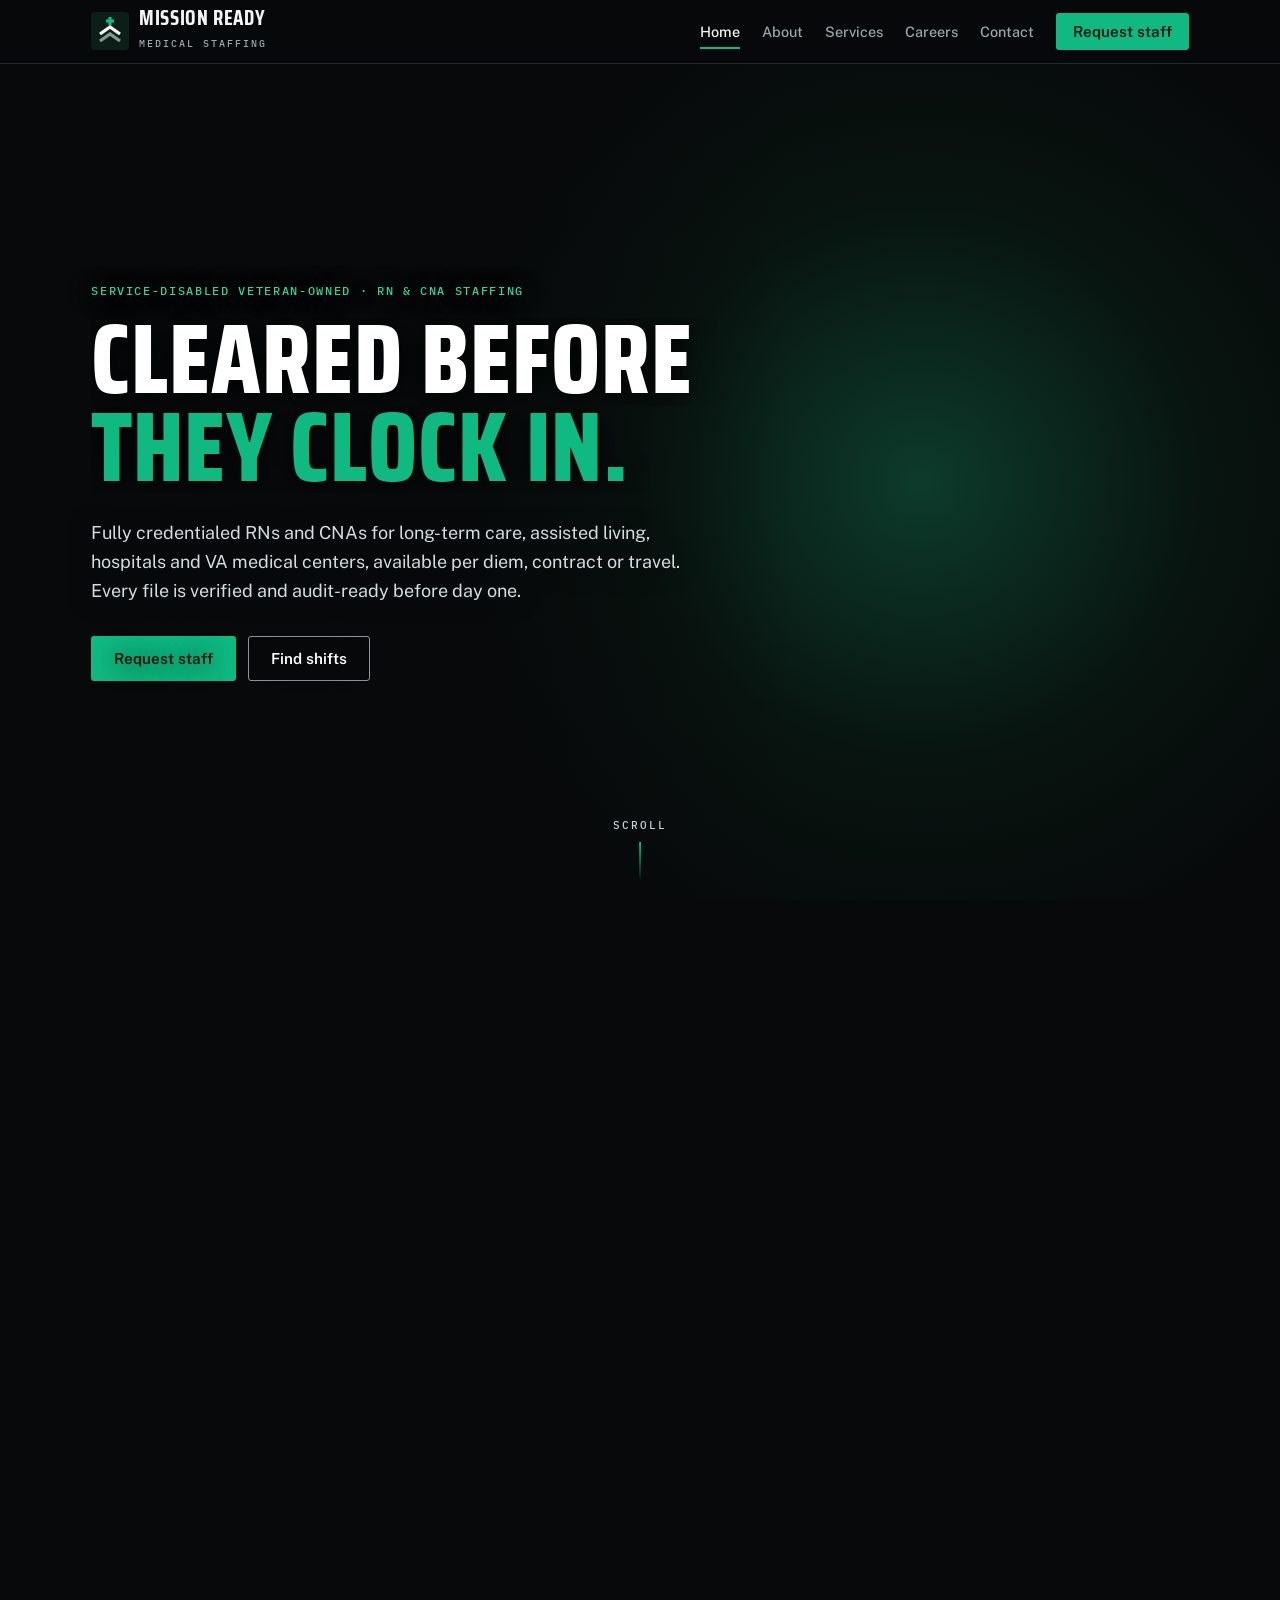
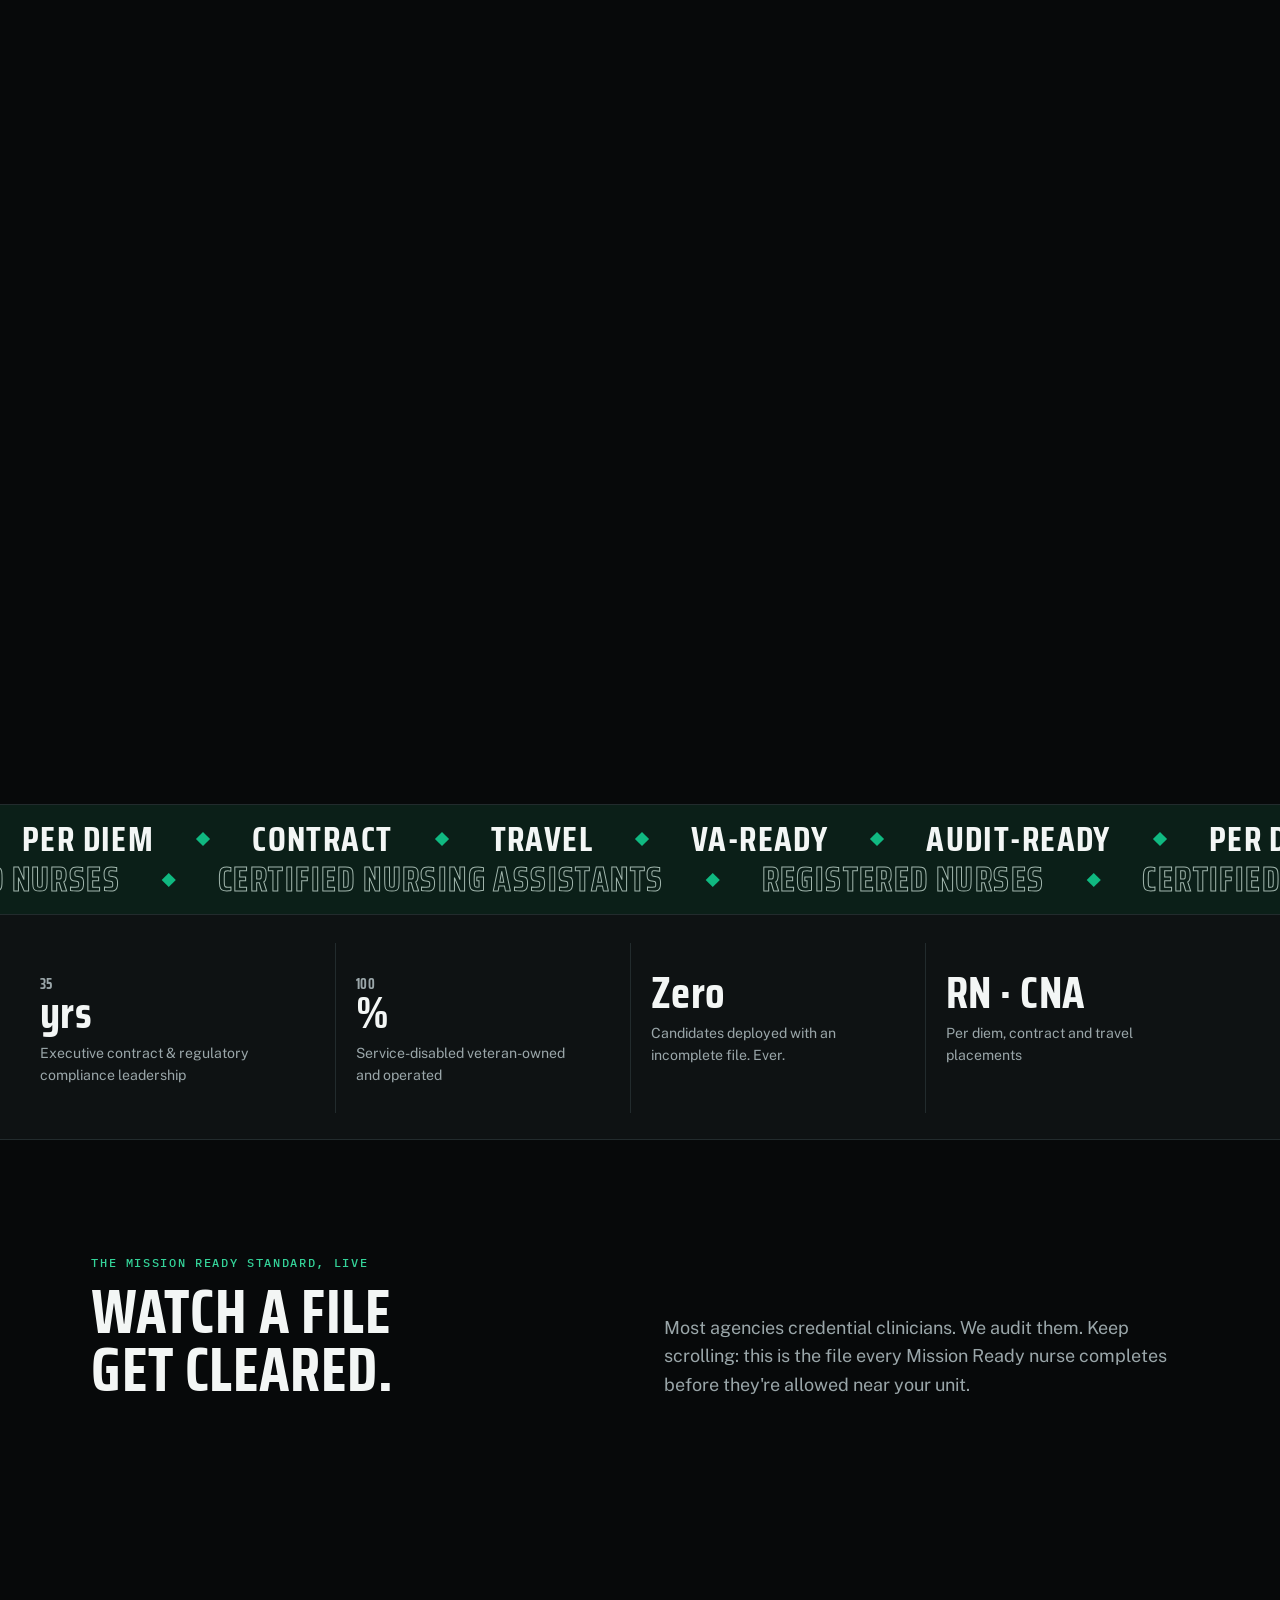
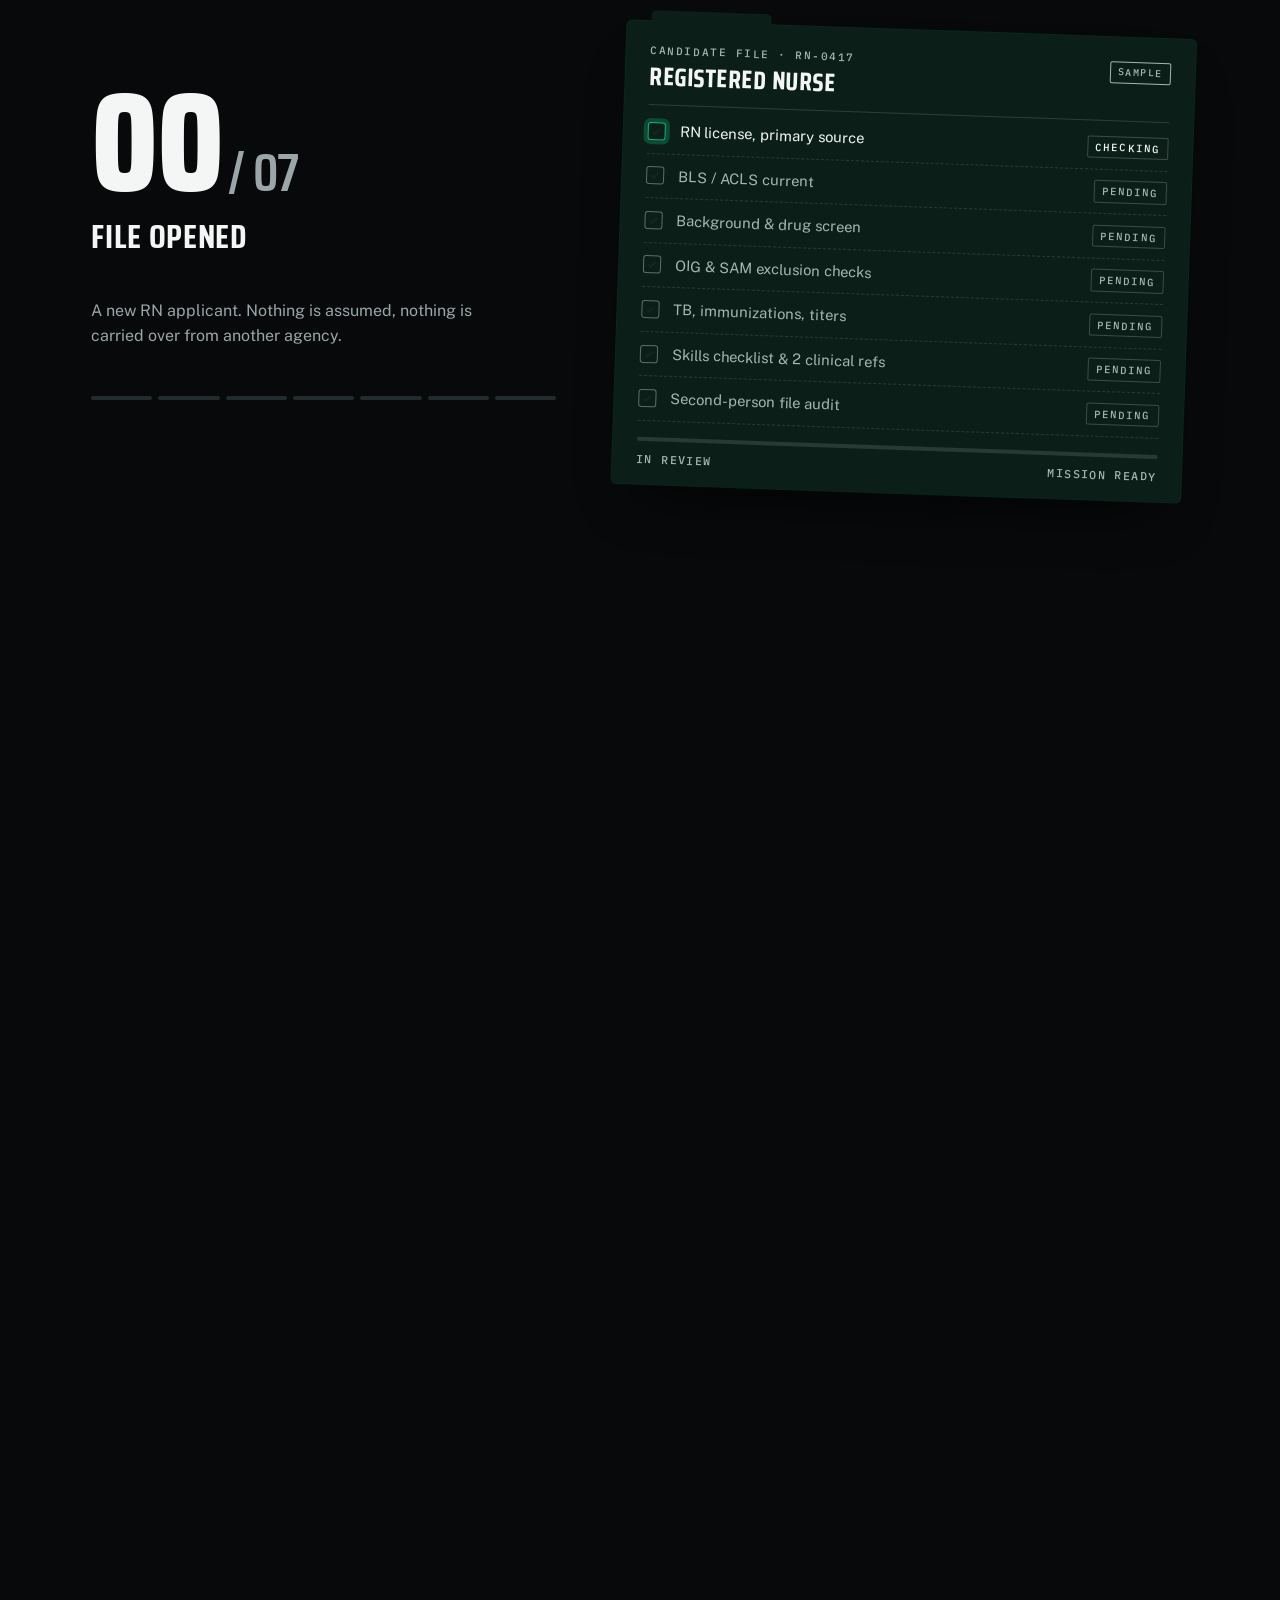
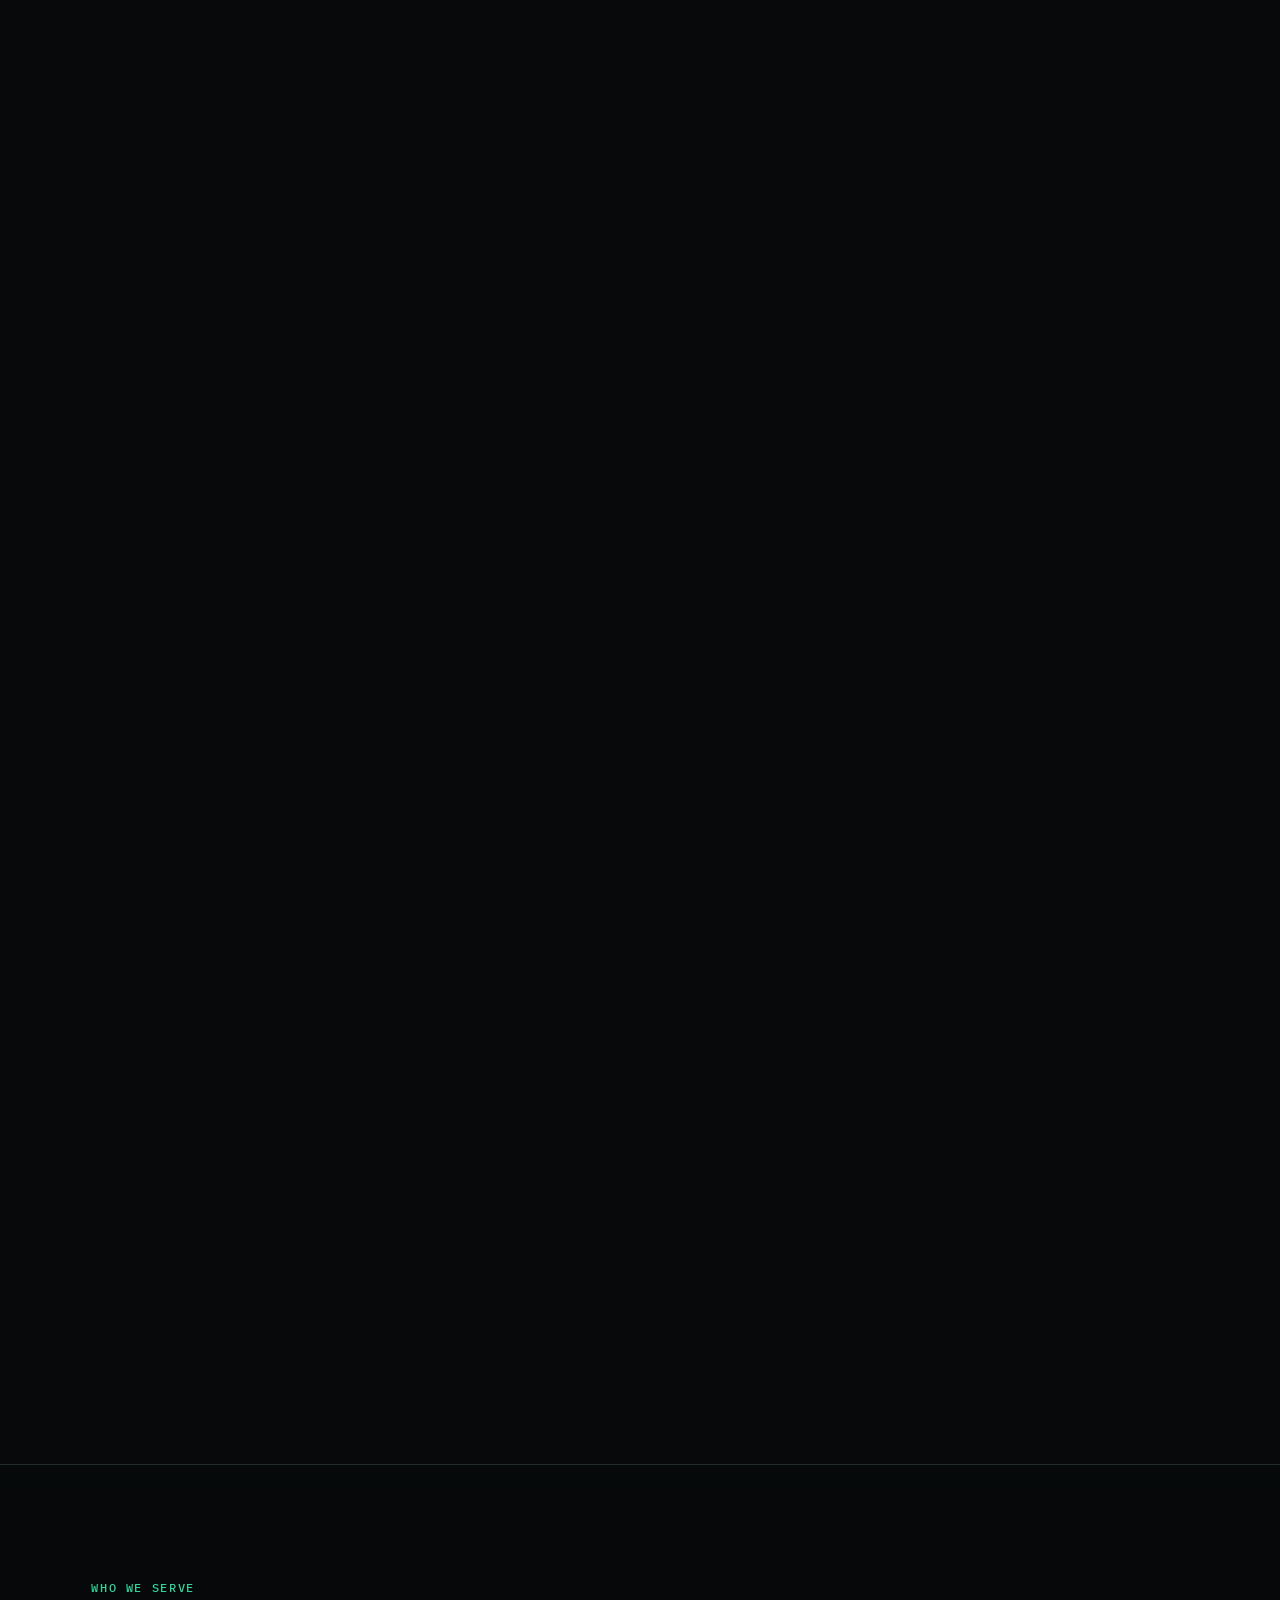
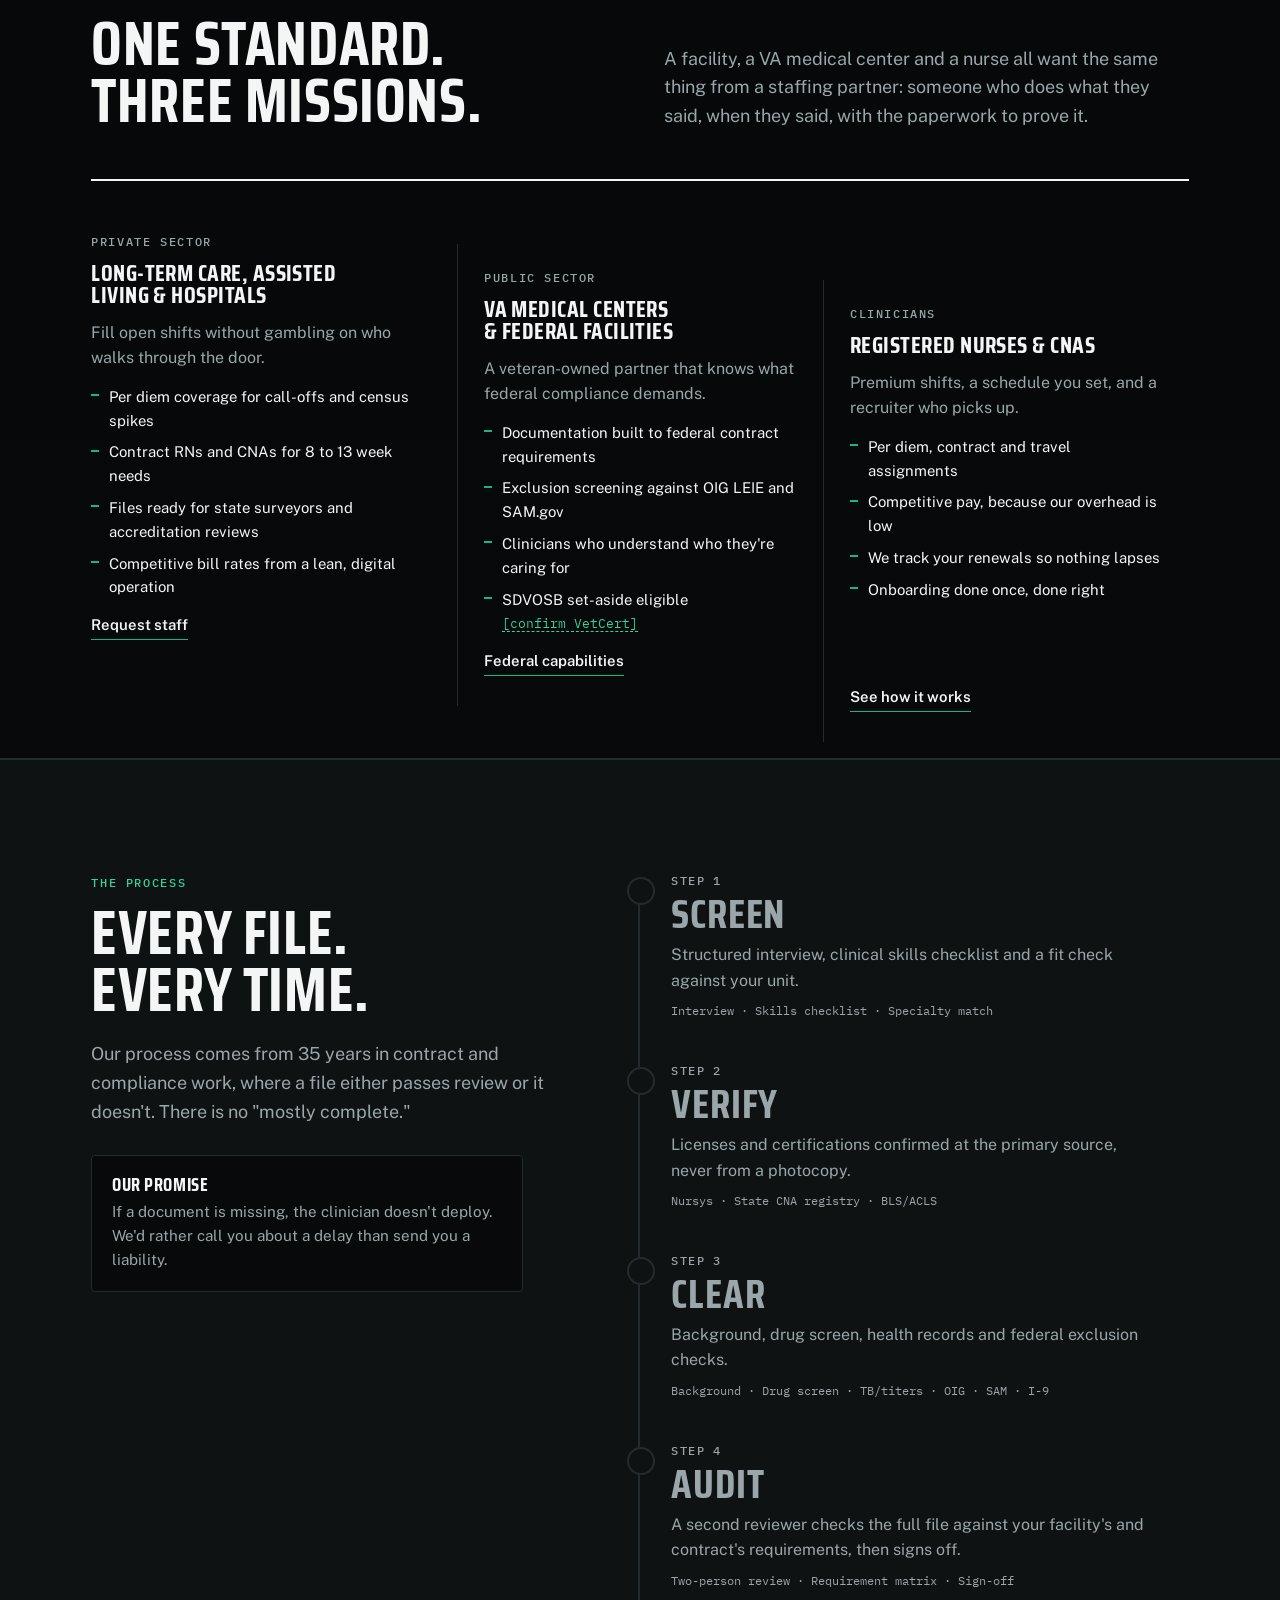
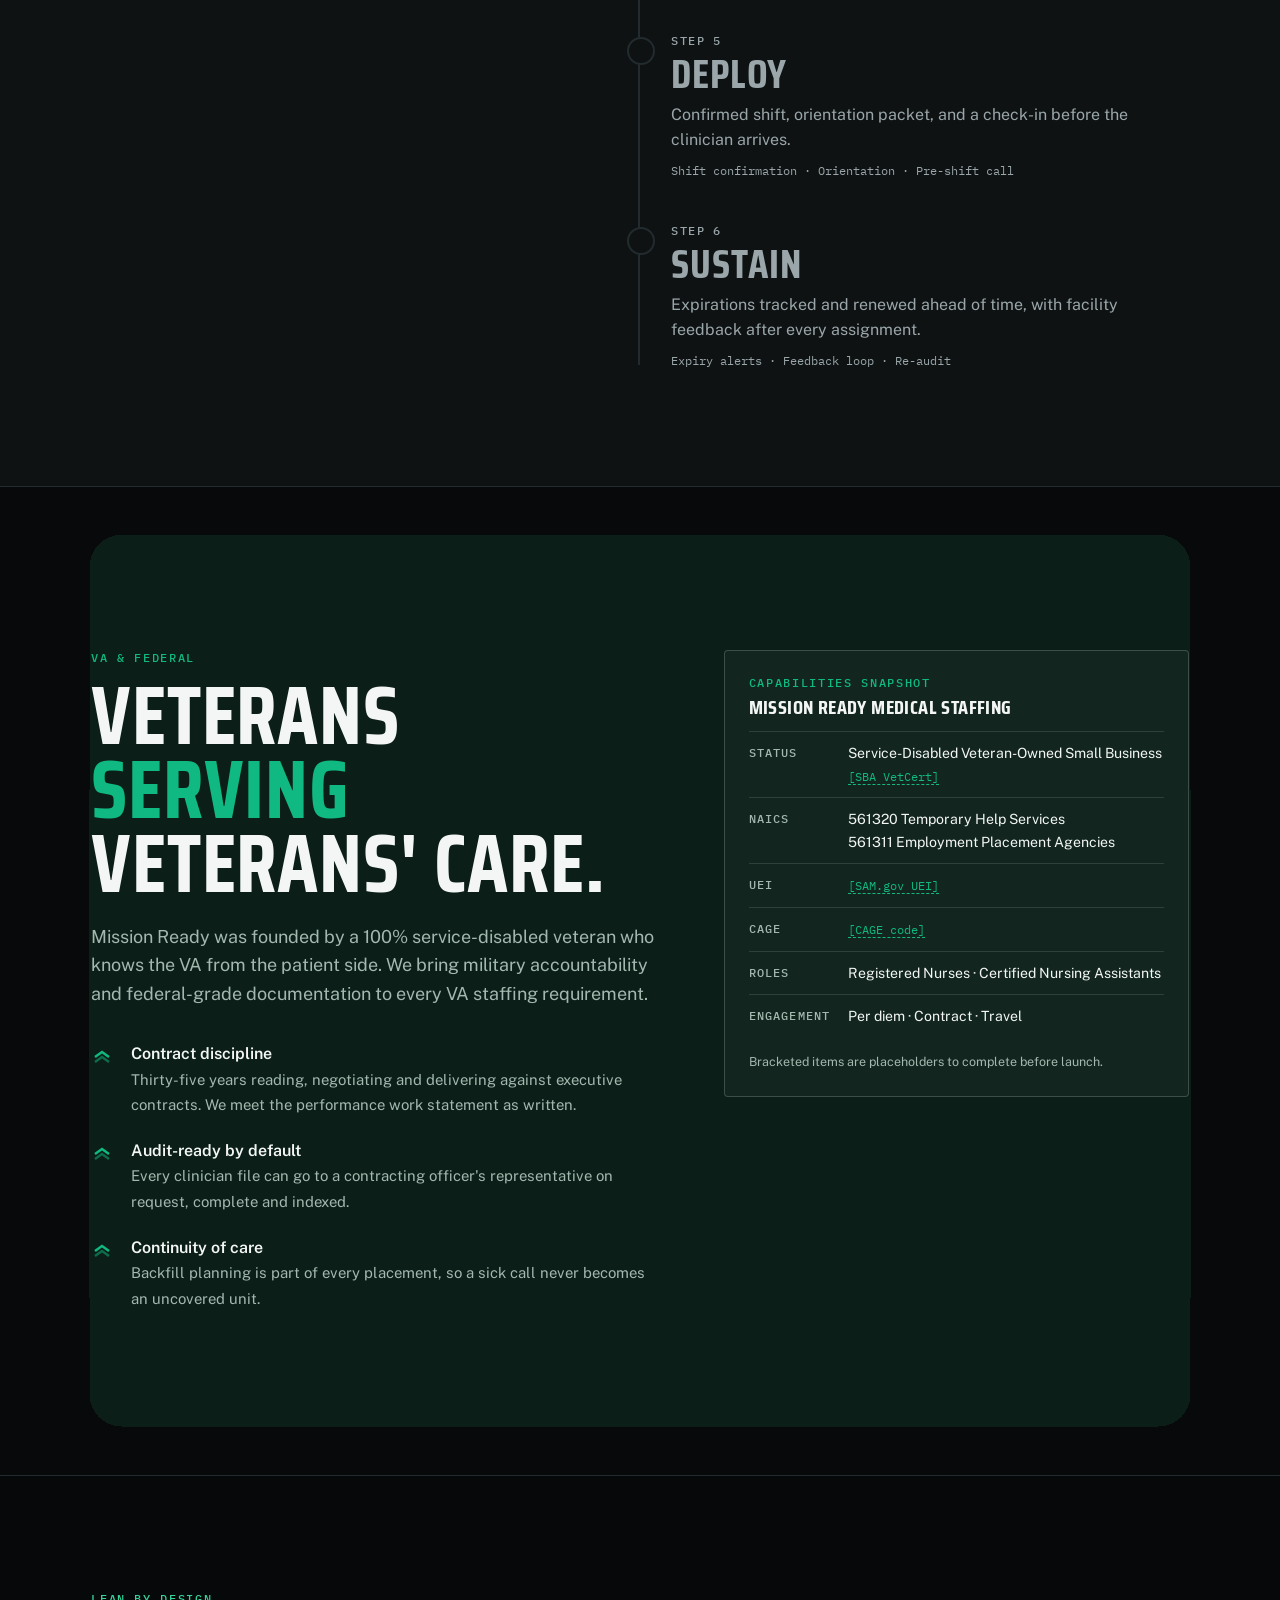
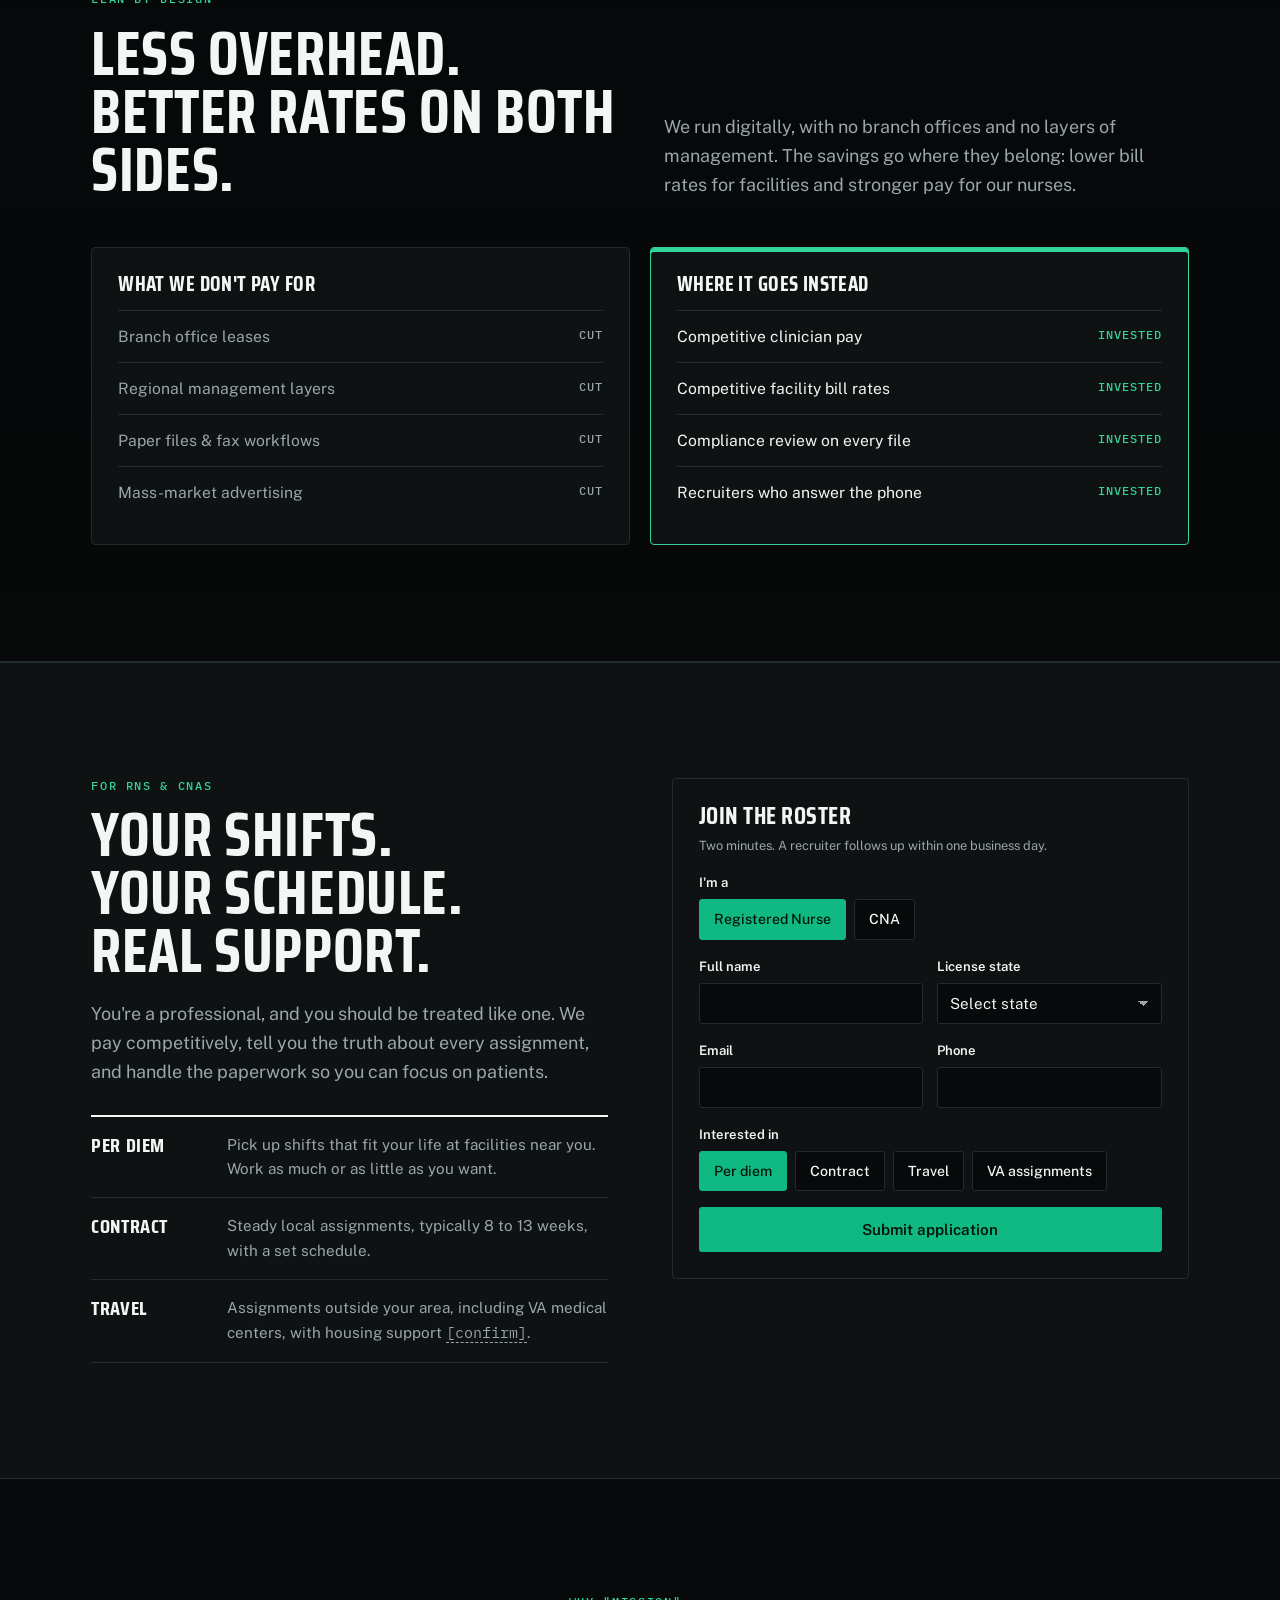
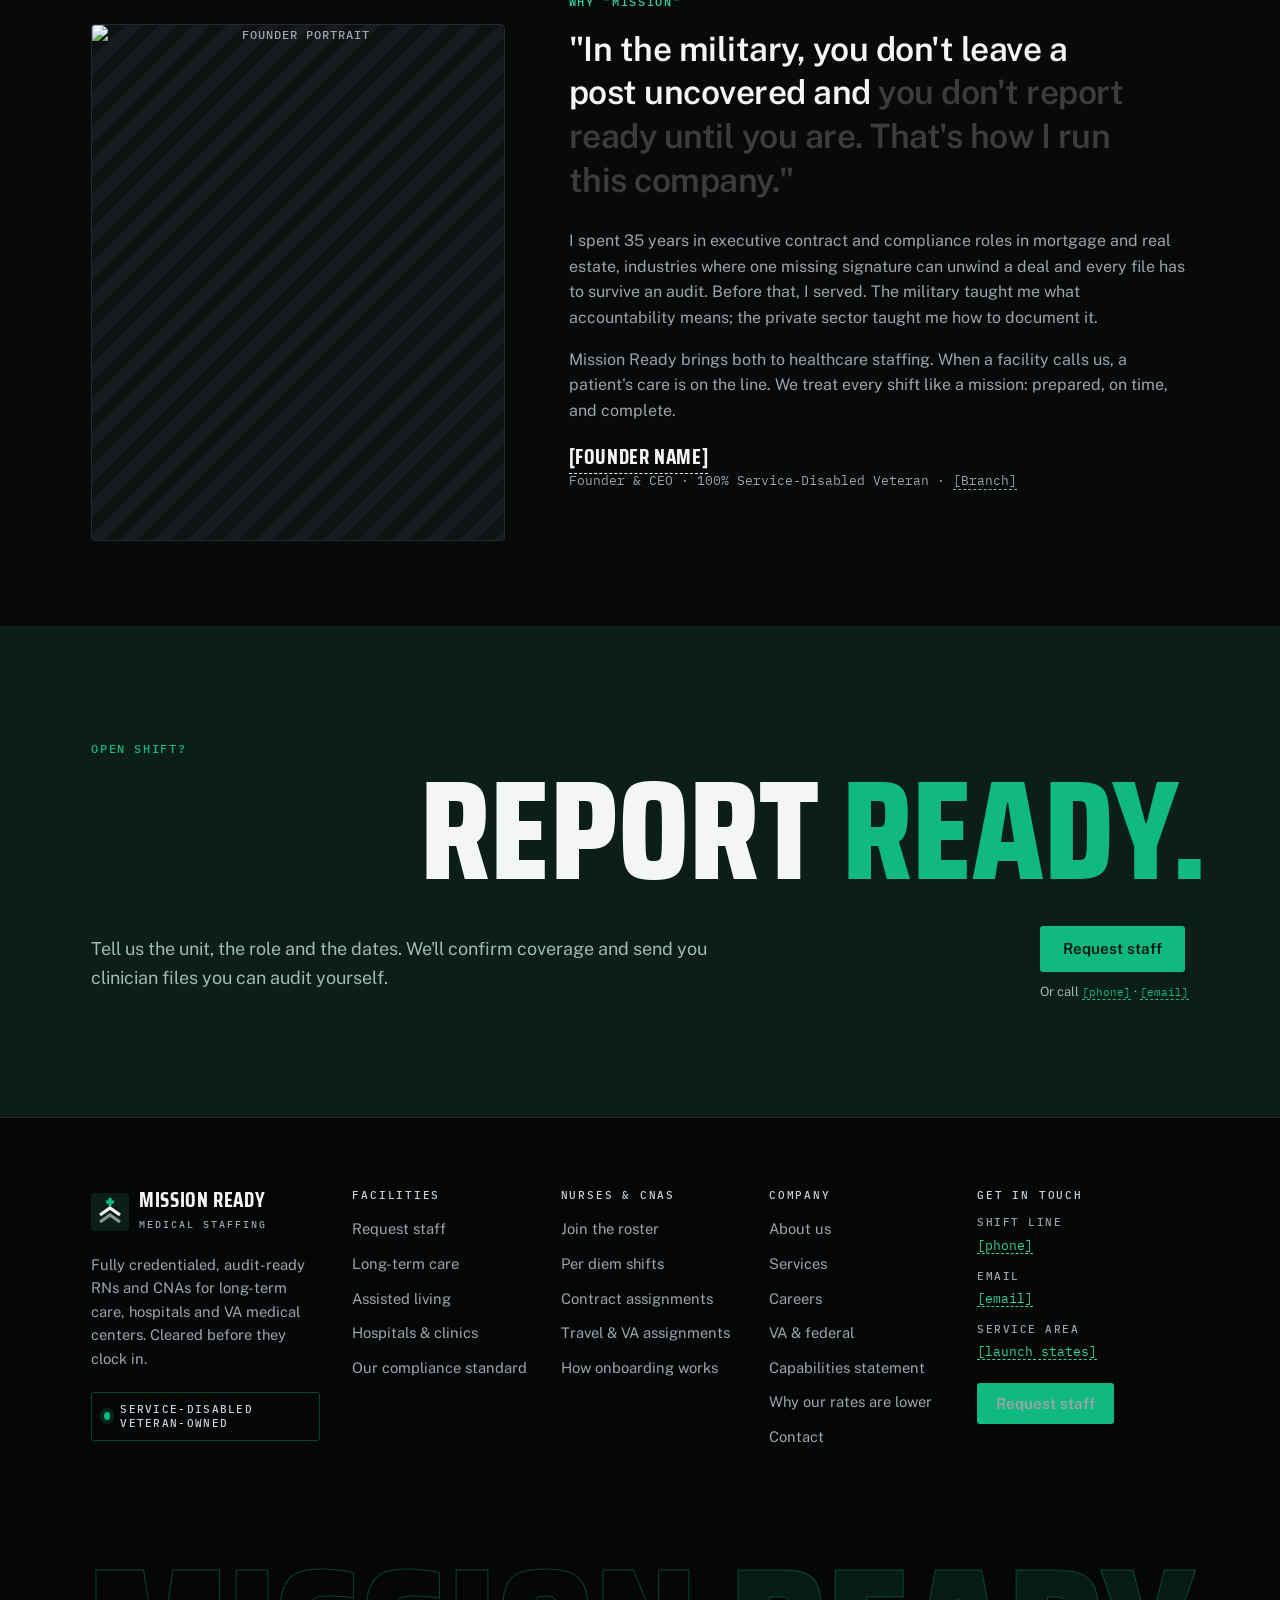
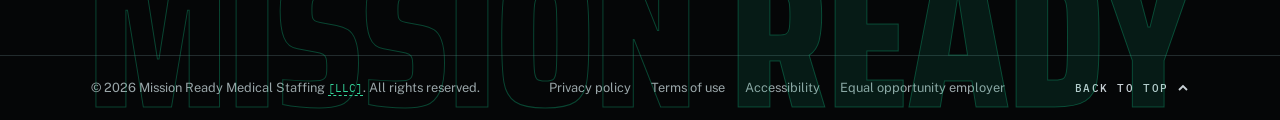
==== index.html @ 70a40371 "asd" ====
<!doctype html>
<html lang="en">
<head>
<meta charset="utf-8">
<script>document.documentElement.classList.add("js")</script>
<meta name="viewport" content="width=device-width, initial-scale=1, viewport-fit=cover">
<meta name="description" content="Mission Ready Medical Staffing: service-disabled veteran-owned RN and CNA staffing for long-term care, hospitals and VA medical centers.">
<title>Mission Ready Medical Staffing | RN &amp; CNA Staffing</title>
<link rel="preconnect" href="https://fonts.googleapis.com">
<link rel="preconnect" href="https://fonts.gstatic.com" crossorigin>
<link rel="stylesheet" href="https://fonts.googleapis.com/css2?family=Saira+Condensed:wght@500;600;700;800&family=Public+Sans:wght@400;500;600;700&family=IBM+Plex+Mono:wght@400;500&display=swap">
<link rel="stylesheet" href="style.css">
</head>
<body>

<div class="progress" aria-hidden="true"><i></i></div>

<header class="nav">
  <div class="wrap">
    <a class="brand" href="index.html" aria-label="Mission Ready Medical Staffing, home">
      <svg width="38" height="38" viewBox="0 0 38 38" aria-hidden="true">
        <rect width="38" height="38" rx="4" fill="var(--navy)"/>
        <path d="M9 22 L19 15 L29 22" fill="none" stroke="var(--on-navy)" stroke-width="3.2"/>
        <path d="M9 29 L19 22 L29 29" fill="none" stroke="var(--on-navy)" stroke-width="3.2" opacity=".55"/>
        <rect x="17.4" y="5" width="3.2" height="8" fill="var(--brass-bright)"/>
        <rect x="15" y="7.4" width="8" height="3.2" fill="var(--brass-bright)"/>
      </svg>
      <span><b>Mission Ready</b><small>Medical Staffing</small></span>
    </a>
    <button class="menu-toggle" type="button" aria-expanded="false" aria-controls="site-menu" aria-label="Open menu"><span></span></button>
    <nav class="links" id="site-menu" aria-label="Primary">
      <a href="index.html" aria-current="page">Home</a>
      <a href="about.html">About</a>
      <a href="services.html">Services</a>
      <a href="careers.html">Careers</a>
      <a href="contact.html">Contact</a>
      <a class="btn btn-primary" href="contact.html#request-staff">Request staff</a>
    </nav>
  </div>
</header>

<main id="top">
<!-- HERO -->
<section class="hero" id="hero" data-scene="pin">
  <div class="hero-stage">
    <canvas id="storm" aria-hidden="true"></canvas>
    <div class="wrap hero-copy">
      <p class="eyebrow">Service-disabled veteran-owned · RN &amp; CNA staffing</p>
      <h1><span class="line l1"><span>Cleared before</span></span><span class="line l2"><span>they clock in.</span></span></h1>
      <p class="lede">Fully credentialed RNs and CNAs for long-term care, assisted living, hospitals and VA medical centers, available per diem, contract or travel. Every file is verified and audit-ready before day one.</p>
      <div class="cta-row">
        <a class="btn btn-primary" href="contact.html#request-staff">Request staff</a>
        <a class="btn btn-ghost" href="careers.html">Find shifts</a>
      </div>
    </div>
    <a class="cue" href="#clearance">Scroll<i></i></a>
  </div>
</section>

<!-- MARQUEE -->
<div class="marquee" data-scene="through" aria-hidden="true">
  <div class="row r1"><span>Per diem</span><span>Contract</span><span>Travel</span><span>VA-ready</span><span>Audit-ready</span><span>Per diem</span><span>Contract</span><span>Travel</span><span>VA-ready</span><span>Audit-ready</span><span>Per diem</span><span>Contract</span><span>Travel</span><span>VA-ready</span><span>Audit-ready</span></div>
  <div class="row r2"><span>Registered Nurses</span><span>Certified Nursing Assistants</span><span>Registered Nurses</span><span>Certified Nursing Assistants</span><span>Registered Nurses</span><span>Certified Nursing Assistants</span><span>Registered Nurses</span><span>Certified Nursing Assistants</span></div>
</div>

<!-- STRIP -->
<div class="strip" id="strip">
  <div class="wrap">
    <div><b><span data-count="35">35</span> yrs</b><span>Executive contract &amp; regulatory compliance leadership</span></div>
    <div><b><span data-count="100">100</span>%</b><span>Service-disabled veteran-owned and operated</span></div>
    <div><b>Zero</b><span>Candidates deployed with an incomplete file. Ever.</span></div>
    <div><b>RN · CNA</b><span>Per diem, contract and travel placements</span></div>
  </div>
</div>

<!-- CLEARANCE -->
<section class="clear-intro" id="clearance">
  <div class="wrap">
    <div>
      <p class="eyebrow">The Mission Ready Standard, live</p>
      <h2 style="margin-top:14px">Watch a file<br>get cleared.</h2>
    </div>
    <p class="lede">Most agencies credential clinicians. We audit them. Keep scrolling: this is the file every Mission Ready nurse completes before they're allowed near your unit.</p>
  </div>
</section>
<div class="pin" data-scene="pin" id="pin">
  <div class="pin-stage">
    <div class="wrap">
      <div class="readout" aria-live="polite">
        <div class="count"><span id="cnum">00</span><small>/ 07</small></div>
        <h3 id="ctitle">File opened</h3>
        <p id="cdesc">A new RN applicant. Nothing is assumed, nothing is carried over from another agency.</p>
        <div class="rail" id="rail"><i></i><i></i><i></i><i></i><i></i><i></i><i></i></div>
      </div>
      <div class="file" id="file">
        <div class="file-head">
          <div><div class="k">Candidate file · RN-0417</div><div class="v">Registered Nurse</div></div>
          <span class="sample">Sample</span>
        </div>
        <ul class="checks" id="checks"></ul>
        <div class="meter"><i></i></div>
        <div class="file-foot"><span id="fstatus">In review</span><span>Mission Ready</span></div>
        <div class="stamp">Cleared to deploy<small>Audit-ready · 2-person sign-off</small></div>
      </div>
    </div>
  </div>
</div>

<!-- AUDIENCES -->
<section class="block" id="facilities" data-scene="enter">
  <div class="wrap">
    <div class="sec-head">
      <p class="eyebrow">Who we serve</p>
      <h2>One standard.<br>Three missions.</h2>
      <p class="lede">A facility, a VA medical center and a nurse all want the same thing from a staffing partner: someone who does what they said, when they said, with the paperwork to prove it.</p>
    </div>
    <div class="paths">
      <article class="path">
        <span class="tag">Private sector</span>
        <h3>Long-term care, assisted living &amp; hospitals</h3>
        <p>Fill open shifts without gambling on who walks through the door.</p>
        <ul>
          <li>Per diem coverage for call-offs and census spikes</li>
          <li>Contract RNs and CNAs for 8 to 13 week needs</li>
          <li>Files ready for state surveyors and accreditation reviews</li>
          <li>Competitive bill rates from a lean, digital operation</li>
        </ul>
        <a class="more" href="contact.html#request-staff">Request staff</a>
      </article>
      <article class="path">
        <span class="tag">Public sector</span>
        <h3>VA medical centers &amp; federal facilities</h3>
        <p>A veteran-owned partner that knows what federal compliance demands.</p>
        <ul>
          <li>Documentation built to federal contract requirements</li>
          <li>Exclusion screening against OIG LEIE and SAM.gov</li>
          <li>Clinicians who understand who they're caring for</li>
          <li>SDVOSB set-aside eligible <span class="ph">[confirm VetCert]</span></li>
        </ul>
        <a class="more" href="#federal">Federal capabilities</a>
      </article>
      <article class="path">
        <span class="tag">Clinicians</span>
        <h3>Registered Nurses &amp; CNAs</h3>
        <p>Premium shifts, a schedule you set, and a recruiter who picks up.</p>
        <ul>
          <li>Per diem, contract and travel assignments</li>
          <li>Competitive pay, because our overhead is low</li>
          <li>We track your renewals so nothing lapses</li>
          <li>Onboarding done once, done right</li>
        </ul>
        <a class="more" href="#clinicians">See how it works</a>
      </article>
    </div>
  </div>
</section>

<!-- STANDARD -->
<section class="block standard" id="standard">
  <div class="wrap std">
    <div class="std-head">
      <p class="eyebrow">The process</p>
      <h2 style="margin-top:14px">Every file.<br>Every time.</h2>
      <p class="lede">Our process comes from 35 years in contract and compliance work, where a file either passes review or it doesn't. There is no "mostly complete."</p>
      <div class="promise"><b>Our promise</b>If a document is missing, the clinician doesn't deploy. We'd rather call you about a delay than send you a liability.</div>
    </div>
    <ol class="timeline" id="timeline" data-scene="center">
      <li><span class="n">STEP 1</span><h3>Screen</h3><p>Structured interview, clinical skills checklist and a fit check against your unit.</p><span class="items">Interview · Skills checklist · Specialty match</span></li>
      <li><span class="n">STEP 2</span><h3>Verify</h3><p>Licenses and certifications confirmed at the primary source, never from a photocopy.</p><span class="items">Nursys · State CNA registry · BLS/ACLS</span></li>
      <li><span class="n">STEP 3</span><h3>Clear</h3><p>Background, drug screen, health records and federal exclusion checks.</p><span class="items">Background · Drug screen · TB/titers · OIG · SAM · I-9</span></li>
      <li><span class="n">STEP 4</span><h3>Audit</h3><p>A second reviewer checks the full file against your facility's and contract's requirements, then signs off.</p><span class="items">Two-person review · Requirement matrix · Sign-off</span></li>
      <li><span class="n">STEP 5</span><h3>Deploy</h3><p>Confirmed shift, orientation packet, and a check-in before the clinician arrives.</p><span class="items">Shift confirmation · Orientation · Pre-shift call</span></li>
      <li><span class="n">STEP 6</span><h3>Sustain</h3><p>Expirations tracked and renewed ahead of time, with facility feedback after every assignment.</p><span class="items">Expiry alerts · Feedback loop · Re-audit</span></li>
    </ol>
  </div>
</section>

<!-- FEDERAL -->
<div class="fed-shell">
<section class="federal" id="federal" data-scene="enter">
  <div class="wrap fed-grid">
    <div>
      <p class="eyebrow">VA &amp; Federal</p>
      <h2 style="margin-top:14px">Veterans <em>serving</em> veterans' care.</h2>
      <p class="lede" style="margin-top:22px">Mission Ready was founded by a 100% service-disabled veteran who knows the VA from the patient side. We bring military accountability and federal-grade documentation to every VA staffing requirement.</p>
      <ul>
        <li><svg width="22" height="22" viewBox="0 0 22 22" aria-hidden="true"><path d="M4 13 L11 8 L18 13" fill="none" stroke="currentColor" stroke-width="2.4"/><path d="M4 18 L11 13 L18 18" fill="none" stroke="currentColor" stroke-width="2.4" opacity=".5"/></svg><div><b>Contract discipline</b><span>Thirty-five years reading, negotiating and delivering against executive contracts. We meet the performance work statement as written.</span></div></li>
        <li><svg width="22" height="22" viewBox="0 0 22 22" aria-hidden="true"><path d="M4 13 L11 8 L18 13" fill="none" stroke="currentColor" stroke-width="2.4"/><path d="M4 18 L11 13 L18 18" fill="none" stroke="currentColor" stroke-width="2.4" opacity=".5"/></svg><div><b>Audit-ready by default</b><span>Every clinician file can go to a contracting officer's representative on request, complete and indexed.</span></div></li>
        <li><svg width="22" height="22" viewBox="0 0 22 22" aria-hidden="true"><path d="M4 13 L11 8 L18 13" fill="none" stroke="currentColor" stroke-width="2.4"/><path d="M4 18 L11 13 L18 18" fill="none" stroke="currentColor" stroke-width="2.4" opacity=".5"/></svg><div><b>Continuity of care</b><span>Backfill planning is part of every placement, so a sick call never becomes an uncovered unit.</span></div></li>
      </ul>
    </div>
    <div class="capab" aria-label="Capabilities snapshot">
      <p class="eyebrow">Capabilities snapshot</p>
      <h3>Mission Ready Medical Staffing</h3>
      <dl>
        <dt>Status</dt><dd>Service-Disabled Veteran-Owned Small Business <span class="ph">[SBA VetCert]</span></dd>
        <dt>NAICS</dt><dd>561320 Temporary Help Services<br>561311 Employment Placement Agencies</dd>
        <dt>UEI</dt><dd><span class="ph">[SAM.gov UEI]</span></dd>
        <dt>CAGE</dt><dd><span class="ph">[CAGE code]</span></dd>
        <dt>Roles</dt><dd>Registered Nurses · Certified Nursing Assistants</dd>
        <dt>Engagement</dt><dd>Per diem · Contract · Travel</dd>
      </dl>
      <p class="note">Bracketed items are placeholders to complete before launch.</p>
    </div>
  </div>
</section>
</div>

<!-- LEAN -->
<section class="block" data-scene="enter" id="lean">
  <div class="wrap">
    <div class="sec-head">
      <p class="eyebrow">Lean by design</p>
      <h2>Less overhead.<br>Better rates on both sides.</h2>
      <p class="lede">We run digitally, with no branch offices and no layers of management. The savings go where they belong: lower bill rates for facilities and stronger pay for our nurses.</p>
    </div>
    <div class="lean-grid">
      <div class="ledger cut">
        <h3>What we don't pay for</h3>
        <ul>
          <li style="--i:1"><span>Branch office leases</span><span>Cut</span></li>
          <li style="--i:2"><span>Regional management layers</span><span>Cut</span></li>
          <li style="--i:3"><span>Paper files &amp; fax workflows</span><span>Cut</span></li>
          <li style="--i:4"><span>Mass-market advertising</span><span>Cut</span></li>
        </ul>
      </div>
      <div class="ledger keep">
        <h3>Where it goes instead</h3>
        <ul>
          <li style="--i:1"><span>Competitive clinician pay</span><span>Invested</span></li>
          <li style="--i:2"><span>Competitive facility bill rates</span><span>Invested</span></li>
          <li style="--i:3"><span>Compliance review on every file</span><span>Invested</span></li>
          <li style="--i:4"><span>Recruiters who answer the phone</span><span>Invested</span></li>
        </ul>
      </div>
    </div>
  </div>
</section>

<!-- CLINICIANS -->
<section class="block standard" id="clinicians">
  <div class="wrap clin">
    <div>
      <p class="eyebrow">For RNs &amp; CNAs</p>
      <h2 style="margin-top:14px">Your shifts.<br>Your schedule.<br>Real support.</h2>
      <p class="lede" style="margin-top:20px">You're a professional, and you should be treated like one. We pay competitively, tell you the truth about every assignment, and handle the paperwork so you can focus on patients.</p>
      <div class="types">
        <div><b>Per diem</b><span>Pick up shifts that fit your life at facilities near you. Work as much or as little as you want.</span></div>
        <div><b>Contract</b><span>Steady local assignments, typically 8 to 13 weeks, with a set schedule.</span></div>
        <div><b>Travel</b><span>Assignments outside your area, including VA medical centers, with housing support <span class="ph">[confirm]</span>.</span></div>
      </div>
    </div>
    <form class="apply" id="apply" novalidate>
      <h3>Join the roster</h3>
      <p class="fine" style="margin-top:-8px">Two minutes. A recruiter follows up within one business day.</p>
      <fieldset>
        <legend>I'm a</legend>
        <label class="chip"><input type="radio" name="role" id="role-rn" value="RN" checked><span>Registered Nurse</span></label>
        <label class="chip"><input type="radio" name="role" id="role-cna" value="CNA"><span>CNA</span></label>
      </fieldset>
      <div class="row2">
        <label for="a-name">Full name<input id="a-name" name="name" autocomplete="name" required></label>
        <label for="a-state">License state<select id="a-state" name="state"><option>Select state</option><option>Compact (multistate)</option><option>Alabama</option><option>Florida</option><option>Georgia</option><option>North Carolina</option><option>Texas</option><option>Virginia</option><option>Other</option></select></label>
      </div>
      <div class="row2">
        <label for="a-email">Email<input id="a-email" type="email" name="email" autocomplete="email" required></label>
        <label for="a-phone">Phone<input id="a-phone" type="tel" name="phone" autocomplete="tel"></label>
      </div>
      <fieldset>
        <legend>Interested in</legend>
        <label class="chip"><input type="checkbox" id="i-pd" checked><span>Per diem</span></label>
        <label class="chip"><input type="checkbox" id="i-ct"><span>Contract</span></label>
        <label class="chip"><input type="checkbox" id="i-tr"><span>Travel</span></label>
        <label class="chip"><input type="checkbox" id="i-va"><span>VA assignments</span></label>
      </fieldset>
      <button class="btn btn-primary" type="submit">Submit application</button>
      <p class="form-msg" id="apply-msg" hidden></p>
    </form>
  </div>
</section>

<!-- FOUNDER -->
<section class="block" data-scene="through" id="founder">
  <div class="wrap founder">
    <div class="portrait">
      <img src="https://encrypted-tbn0.gstatic.com/images?q=tbn:ANd9GcSSZs_QG6efVJ_MWZ3auvkaOhuO75e_0mu-Pcs6iDWwirAj2KiG5-VJKlIR&s=10" alt="Founder portrait">
    </div>
    <div>
      <p class="eyebrow">Why "Mission"</p>
      <p class="quote" id="quote" style="margin-top:18px">"In the military, you don't leave a post uncovered and you don't report ready until you are. That's how I run this company."</p>
      <div class="body">
        <p>I spent 35 years in executive contract and compliance roles in mortgage and real estate, industries where one missing signature can unwind a deal and every file has to survive an audit. Before that, I served. The military taught me what accountability means; the private sector taught me how to document it.</p>
        <p>Mission Ready brings both to healthcare staffing. When a facility calls us, a patient's care is on the line. We treat every shift like a mission: prepared, on time, and complete.</p>
      </div>
      <div class="sig"><b><span class="ph" style="font:inherit;color:inherit">[Founder name]</span></b><span>Founder &amp; CEO · 100% Service-Disabled Veteran · <span class="ph">[Branch]</span></span></div>
    </div>
  </div>
</section>

<!-- CLOSING -->
<section class="block closing" id="request" data-scene="enter">
  <div class="wrap">
    <p class="eyebrow" style="color:var(--brass-bright)">Open shift?</p>
    <div class="big" style="margin-top:14px">Report <span>ready.</span></div>
    <div class="row">
      <p class="lede">Tell us the unit, the role and the dates. We'll confirm coverage and send you clinician files you can audit yourself.</p>
      <div style="display:grid;gap:10px;justify-items:start">
        <a class="btn btn-brass" href="contact.html#request-staff">Request staff</a>
        <p class="fine" style="color:var(--on-navy-2)">Or call <span class="ph">[phone]</span> · <span class="ph">[email]</span></p>
      </div>
    </div>
  </div>
</section>
</main>

<footer class="site-footer" data-scene="enter">
  <div class="wrap ft-top">
    <div class="ft-brand">
      <a class="brand" href="index.html" aria-label="Mission Ready Medical Staffing, home">
        <svg width="38" height="38" viewBox="0 0 38 38" aria-hidden="true">
          <rect width="38" height="38" rx="4" fill="var(--navy)"/>
          <path d="M9 22 L19 15 L29 22" fill="none" stroke="var(--on-navy)" stroke-width="3.2"/>
          <path d="M9 29 L19 22 L29 29" fill="none" stroke="var(--on-navy)" stroke-width="3.2" opacity=".55"/>
          <rect x="17.4" y="5" width="3.2" height="8" fill="var(--brass-bright)"/>
          <rect x="15" y="7.4" width="8" height="3.2" fill="var(--brass-bright)"/>
        </svg>
        <span><b style="color:var(--ink)">Mission Ready</b><small>Medical Staffing</small></span>
      </a>
      <p>Fully credentialed, audit-ready RNs and CNAs for long-term care, hospitals and VA medical centers. Cleared before they clock in.</p>
      <span class="ft-badge"><i></i>Service-disabled veteran-owned</span>
    </div>

    <nav class="ft-col" aria-label="Facilities">
      <h4>Facilities</h4>
      <ul>
        <li><a href="contact.html#request-staff">Request staff</a></li>
        <li><a href="#facilities">Long-term care</a></li>
        <li><a href="#facilities">Assisted living</a></li>
        <li><a href="#facilities">Hospitals &amp; clinics</a></li>
        <li><a href="#standard">Our compliance standard</a></li>
      </ul>
    </nav>

    <nav class="ft-col" aria-label="Clinicians">
      <h4>Nurses &amp; CNAs</h4>
      <ul>
        <li><a href="careers.html#apply-now">Join the roster</a></li>
        <li><a href="#clinicians">Per diem shifts</a></li>
        <li><a href="#clinicians">Contract assignments</a></li>
        <li><a href="#clinicians">Travel &amp; VA assignments</a></li>
        <li><a href="#clearance">How onboarding works</a></li>
      </ul>
    </nav>

    <nav class="ft-col" aria-label="Company">
      <h4>Company</h4>
      <ul>
        <li><a href="about.html">About us</a></li>
        <li><a href="services.html">Services</a></li>
        <li><a href="careers.html">Careers</a></li>
        <li><a href="#federal">VA &amp; federal</a></li>
        <li><a href="#federal">Capabilities statement</a></li>
        <li><a href="#lean">Why our rates are lower</a></li>
        <li><a href="contact.html">Contact</a></li>
      </ul>
    </nav>

    <div class="ft-col ft-contact">
      <h4>Get in touch</h4>
      <dl>
        <div><dt>Shift line</dt><dd><span class="ph">[phone]</span></dd></div>
        <div><dt>Email</dt><dd><span class="ph">[email]</span></dd></div>
        <div><dt>Service area</dt><dd><span class="ph">[launch states]</span></dd></div>
      </dl>
      <a class="btn btn-primary" href="contact.html#request-staff">Request staff</a>
    </div>
  </div>

  <div class="ft-mark" aria-hidden="true">Mission <span>Ready</span></div>

  <div class="ft-bottom">
    <div class="wrap">
      <span>© 2026 Mission Ready Medical Staffing <span class="ph">[LLC]</span>. All rights reserved.</span>
      <nav class="ft-legal" aria-label="Legal">
        <a href="#top">Privacy policy</a>
        <a href="#top">Terms of use</a>
        <a href="#top">Accessibility</a>
        <a href="#top">Equal opportunity employer</a>
      </nav>
      <a class="to-top" href="#top">Back to top <svg width="12" height="12" viewBox="0 0 12 12" aria-hidden="true"><path d="M2 8 L6 4 L10 8" fill="none" stroke="currentColor" stroke-width="1.8"/></svg></a>
    </div>
  </div>
</footer>

<script>
(function(){
  var reduce = window.matchMedia && matchMedia('(prefers-reduced-motion: reduce)').matches;
  var root = document.documentElement;

  /* ---- clearance file data ---- */
  var steps = [
    ['RN license, primary source','Nursys','License verified','Checked directly against Nursys and the state board of nursing, never from a photocopy.'],
    ['BLS / ACLS current','AHA eCard','Certifications current','Every card validated with the issuer, with expiration dates logged for renewal alerts.'],
    ['Background & drug screen','Cleared','Background cleared','Criminal background check and drug screen completed and on file.'],
    ['OIG & SAM exclusion checks','LEIE · SAM','No exclusions','Screened against the OIG exclusion list and SAM.gov, the same checks federal buyers run.'],
    ['TB, immunizations, titers','On file','Health records complete','TB screening, immunizations and titers documented to facility and VA requirements.'],
    ['Skills checklist & 2 clinical refs','Verified','Competence confirmed','A specialty skills checklist plus two clinical supervisor references, all verified by phone.'],
    ['Second-person file audit','Signed off','Audit signed off','A second reviewer checks the whole file against the contract. Only then is the clinician cleared.']
  ];
  var ck = '<svg width="12" height="12" viewBox="0 0 16 16" aria-hidden="true"><path d="M3 8.5l3 3 7-7" fill="none" stroke="#0E2A1D" stroke-width="2.6"/></svg>';
  var list = document.getElementById('checks');
  list.innerHTML = steps.map(function(s){
    return '<li><span class="box">'+ck+'</span><span>'+s[0].replace('&','&amp;')+'</span><span class="st" data-src="'+s[1]+'">Pending</span></li>';
  }).join('');
  var lis = list.children, bars = document.getElementById('rail').children;
  var cnum = document.getElementById('cnum'), ctitle = document.getElementById('ctitle'), cdesc = document.getElementById('cdesc');
  var fileEl = document.getElementById('file'), fstatus = document.getElementById('fstatus');
  var intro = ['File opened','A new RN applicant. Nothing is assumed, nothing is carried over from another agency.'];
  var lastN = -1;
  function setFile(n, cleared){
    if (n === lastN && fileEl.classList.contains('cleared') === cleared) return;
    lastN = n;
    for (var i=0;i<lis.length;i++){
      var done = i < n;
      lis[i].classList.toggle('done', done);
      lis[i].classList.toggle('active', i === n && n < 7);
      var st = lis[i].lastChild; st.textContent = done ? st.dataset.src : (i === n ? 'Checking' : 'Pending');
      bars[i].classList.toggle('on', done);
    }
    cnum.textContent = ('0'+n).slice(-2);
    var s = n ? steps[n-1] : null;
    ctitle.textContent = s ? s[2] : intro[0];
    cdesc.textContent = s ? s[3] : intro[1];
    fileEl.classList.toggle('cleared', cleared);
    fstatus.textContent = cleared ? 'Cleared to deploy' : (n === 7 ? 'Final review' : 'In review');
    fstatus.style.color = cleared ? 'var(--ok)' : '';
  }

  /* ---- counters ---- */
  var counters = [].slice.call(document.querySelectorAll('[data-count]'));
  var strip = document.getElementById('strip'), counted = false;
  if (!reduce && strip.getBoundingClientRect().top > innerHeight) counters.forEach(function(c){ c.textContent = '0'; });
  else counted = true;
  function runCounters(){
    counted = true;
    var t0 = performance.now();
    (function tick(t){
      var k = Math.min(1, (t - t0) / 1400), e = 1 - Math.pow(1 - k, 3);
      counters.forEach(function(c){ c.textContent = Math.round(+c.dataset.count * e); });
      if (k < 1) requestAnimationFrame(tick);
    })(t0);
  }

  /* ---- quote words ---- */
  var q = document.getElementById('quote');
  var words = q.textContent.split(' ');
  q.innerHTML = words.map(function(w,i){ return '<span class="w" style="--k:'+(i/words.length).toFixed(3)+'">'+w+'</span>'; }).join(' ');

  var timelineItems = [].slice.call(document.querySelectorAll('#timeline li'));
  var scenes = [].slice.call(document.querySelectorAll('[data-scene]'));
  var bar = document.querySelector('.progress');
  function clamp(v){ return v < 0 ? 0 : v > 1 ? 1 : v; }

  if (reduce){
    setFile(7, true);
    timelineItems.forEach(function(li){ li.classList.add('lit'); });
    document.getElementById('timeline').style.setProperty('--p', 1);
    return;
  }

  var ticking = false;
  function update(){
    ticking = false;
    var vh = innerHeight, sy = scrollY, dh = document.documentElement.scrollHeight - vh;
    bar.style.setProperty('--doc', dh > 0 ? (sy/dh).toFixed(4) : 0);
    scenes.forEach(function(el){
      var r = el.getBoundingClientRect(), p, mode = el.dataset.scene;
      if (mode === 'pin') p = -r.top / Math.max(1, r.height - vh);
      else if (mode === 'exit') p = -r.top / r.height;
      else if (mode === 'enter') p = (vh - r.top) / (vh * .75);
      else if (mode === 'center') p = (vh * .6 - r.top) / r.height;
      else p = (vh - r.top) / (vh + r.height);
      p = clamp(p);
      el.style.setProperty('--p', p.toFixed(4));
      if (el.id === 'hero') el.classList.toggle('gone', p > .55);
      if (el.id === 'pin'){
        fileEl.style.setProperty('--p', p.toFixed(4));
        fileEl.querySelector('.meter').style.setProperty('--p', p.toFixed(4));
        var n = Math.min(7, Math.floor(p * 8.4));
        setFile(n, p > .9);
      }
    });
    timelineItems.forEach(function(li){ li.classList.toggle('lit', li.getBoundingClientRect().top < vh * .6); });
    if (!counted && strip.getBoundingClientRect().top < vh * .85) runCounters();
  }
  function onScroll(){ if (!ticking){ ticking = true; requestAnimationFrame(update); } }
  addEventListener('scroll', onScroll, {passive:true});
  addEventListener('resize', onScroll);
  update();
})();

/* form + copy */
(function(){
  var form = document.getElementById('apply'), msg = document.getElementById('apply-msg');
  form.addEventListener('submit', function(e){
    e.preventDefault();
    var name = document.getElementById('a-name').value.trim(), email = document.getElementById('a-email').value.trim();
    msg.hidden = false;
    if (!name || !email){ msg.style.background='var(--surface-2)'; msg.style.color='var(--ink)'; msg.textContent='Add your name and email so a recruiter can reach you.'; return; }
    msg.style.background=''; msg.style.color='';
    msg.textContent = 'Concept preview: this form isn’t connected yet. At launch, applications will go straight to your recruiting inbox.';
  });
  document.querySelectorAll('.copy-btn').forEach(function(b){
    b.addEventListener('click', function(){
      var el = document.getElementById(b.dataset.copy);
      function sel(){ var r=document.createRange(); r.selectNodeContents(el); var s=getSelection(); s.removeAllRanges(); s.addRange(r); b.textContent='Selected'; }
      try { navigator.clipboard.writeText(el.textContent).then(function(){ b.textContent='Copied'; setTimeout(function(){ b.textContent='Copy'; },1600); }, sel); } catch(err){ sel(); }
    });
  });
})();
</script>

<script src="js/main.js"></script>

<!-- ===== HERO: WebGL storm orb (Three.js r0.143.0) ===== -->
<script type="importmap">
{ "imports": {
  "three": "https://cdn.jsdelivr.net/npm/three@0.143.0/build/three.module.js",
  "three/addons/": "https://cdn.jsdelivr.net/npm/three@0.143.0/examples/jsm/"
} }
</script>
<script type="module">
import * as THREE from 'three'
import { EffectComposer } from 'three/addons/postprocessing/EffectComposer.js'
import { RenderPass } from 'three/addons/postprocessing/RenderPass.js'
import { UnrealBloomPass } from 'three/addons/postprocessing/UnrealBloomPass.js'
import { ShaderPass } from 'three/addons/postprocessing/ShaderPass.js'
import { GammaCorrectionShader } from 'three/addons/shaders/GammaCorrectionShader.js'
import { CopyShader } from 'three/addons/shaders/CopyShader.js'

// Mission Ready palette mapped onto the storm's colour slots.
const CONFIG = {
  bgColor: '#06100C',      // near-black, green cast
  flameColor: '#10B981',   // emerald corner flame
  flameColor2: '#C9D1D6',  // silver
  flameAmt: 0.2,
  atmoColor: '#6EE7B7',    // mint motes
  atmoCount: 300,
  atmoSize: 24,
  atmoSpeed: 1.0,
  coreColor: '#053B2A',    // dark green core
  midColor: '#10B981',     // emerald
  rimColor: '#C9D1D6',     // silver rim
  opacity: 2,
  pointSize: 80,
  brightness: 1.6,
  spin: 0.03,
  blowUp: 0,
  repelRadius: 1.4,
  repelStrength: 4,
  scrollDive: 3,
  scrollGrow: 0.5,
  scrollSpin: 0.6,
  parallax: 0.7,
}

const canvas = document.getElementById('storm')
const hero = document.getElementById('hero')
const stage = canvas.parentElement

function hexToVec3(hex) {
  const n = parseInt(hex.slice(1), 16)
  return new THREE.Vector3(((n >> 16) & 255) / 255, ((n >> 8) & 255) / 255, (n & 255) / 255)
}
const Lerp = (a, b, t) => a + (b - a) * t
const clamp = (v, lo, hi) => Math.max(lo, Math.min(hi, v))
const size = () => ({ w: stage.clientWidth || innerWidth, h: stage.clientHeight || innerHeight })
const DPR = Math.min(devicePixelRatio || 1, 2)

let renderer = null
try { renderer = new THREE.WebGL1Renderer({ canvas, antialias: true }) } catch (e) { renderer = null }

if (renderer) {
  let { w, h } = size()
  renderer.setPixelRatio(DPR)
  renderer.setSize(w, h, false)
  renderer.shadowMap.enabled = true
  renderer.shadowMap.type = THREE.VSMShadowMap

  const scene = new THREE.Scene()
  scene.background = new THREE.Color(0x000000)
  scene.fog = new THREE.Fog(0x000000, 0, 15)
  const camera = new THREE.PerspectiveCamera(45, w / h, 0.1, 80)
  camera.position.set(0, 0, 7)
  scene.add(camera)

  const LAYERS = { NONE: 0, TORUS_SCENE: 1, BLOOM_SCENE: 2, ENTIRE_SCENE: 3 }
  camera.layers.enable(LAYERS.TORUS_SCENE)
  camera.layers.enable(LAYERS.BLOOM_SCENE)
  camera.layers.enable(LAYERS.ENTIRE_SCENE)

  // ---- composers ----
  const renderScene = new RenderPass(scene, camera)
  const torusComposer = new EffectComposer(renderer)
  torusComposer.renderToScreen = false
  torusComposer.addPass(renderScene)
  torusComposer.addPass(new ShaderPass(GammaCorrectionShader))
  torusComposer.addPass(new UnrealBloomPass(new THREE.Vector2(w, h), 0.22, 0.2, 0))
  torusComposer.addPass(new ShaderPass(CopyShader))

  const bloomComposer = new EffectComposer(renderer)
  bloomComposer.renderToScreen = false
  bloomComposer.addPass(renderScene)
  bloomComposer.addPass(new UnrealBloomPass(new THREE.Vector2(w, h), 0.4, 0.55, 0))
  bloomComposer.addPass(new ShaderPass(GammaCorrectionShader))

  const FinalPass = {
    uniforms: {
      iTime: { value: 0 },
      tDiffuse: { value: null }, torusTexture: { value: null }, bloomTexture: { value: null }, haloTexture: { value: null },
      uBg: { value: hexToVec3(CONFIG.bgColor) },
      uFlameA: { value: hexToVec3(CONFIG.flameColor) },
      uFlameB: { value: hexToVec3(CONFIG.flameColor2) },
      uFlameAmt: { value: CONFIG.flameAmt }
    },
    vertexShader: `varying vec2 vUv; void main(){ vUv = uv; gl_Position = vec4(position, 1.0); }`,
    fragmentShader: `
uniform float iTime; uniform sampler2D tDiffuse; uniform sampler2D bloomTexture; uniform sampler2D torusTexture; uniform sampler2D haloTexture;
uniform vec3 uBg; uniform vec3 uFlameA; uniform vec3 uFlameB; uniform float uFlameAmt;
varying vec2 vUv;
vec3 warp3d(vec3 pos, float t){ float curv=.8,a=1.9,b=0.7; pos*=2.;
  pos.x+=curv*sin(t+a*pos.y)+t*b; pos.y+=curv*cos(t+a*pos.x);
  pos.y+=curv*sin(t+a*pos.z)+t*b; pos.z+=curv*cos(t+a*pos.y);
  pos.z+=curv*sin(t+a*pos.x)+t*b; pos.x+=curv*cos(t+a*pos.z);
  return 0.5+0.5*cos(pos.xyz+vec3(1,2,4)); }
void main(){
  vec2 uv = 2.*vUv - 1.;
  vec3 w = pow(warp3d(vec3(uv.x, sin(uv.y), uv.y), iTime*1.5), vec3(1.5));
  vec3 flame = 1.5*uFlameA*w.x; flame*=w.y; flame += uFlameB*w.z;
  flame *= smoothstep(0.25, 1., abs(uv.y));
  float md = smoothstep(-0.7, 1., -uv.y*uv.x); flame *= md*md;
  vec3 bg = uBg * (1.0 - 0.4 * length(uv));
  vec3 halo = texture2D(haloTexture, vUv).xyz;
  gl_FragColor = vec4(bg + flame*uFlameAmt + texture2D(bloomTexture, vUv).xyz + texture2D(torusTexture, vUv).xyz + texture2D(tDiffuse, vUv).xyz + halo, 1.);
}`
  }
  const finalComposer = new EffectComposer(renderer)
  finalComposer.addPass(renderScene)
  const finalPass = new ShaderPass(FinalPass)
  finalComposer.addPass(finalPass)
  finalPass.uniforms.bloomTexture.value = bloomComposer.renderTarget1.texture
  finalPass.uniforms.torusTexture.value = torusComposer.renderTarget1.texture

  // ---- pointer (relative to the hero canvas, which sits below the nav) ----
  const POINTER = { ndc: new THREE.Vector2(0, 0), world: new THREE.Vector3(), activity: 0, active: false, lastMove: performance.now() }
  addEventListener('pointermove', e => {
    const r = canvas.getBoundingClientRect()
    POINTER.ndc.x = ((e.clientX - r.left) / r.width) * 2 - 1
    POINTER.ndc.y = -(((e.clientY - r.top) / r.height) * 2 - 1)
    POINTER.active = true; POINTER.lastMove = performance.now()
  }, { passive: true })
  addEventListener('mouseout', e => { if (!e.relatedTarget) POINTER.active = false }, { passive: true })
  const _ndc = new THREE.Vector3(), _dir = new THREE.Vector3(), _target = new THREE.Vector3()
  function updatePointer() {
    _target.set(0, 0, 0)
    if (POINTER.active) {
      _ndc.set(POINTER.ndc.x, POINTER.ndc.y, 0.5).unproject(camera)
      _dir.copy(_ndc).sub(camera.position).normalize()
      const denom = _dir.z
      if (Math.abs(denom) > 1e-4) {
        const t = -camera.position.z / denom
        if (t > 0 && Number.isFinite(t)) _target.copy(camera.position).addScaledVector(_dir, t)
      }
    }
    POINTER.world.lerp(_target, 0.12)
    const idle = (performance.now() - POINTER.lastMove) / 1000
    const want = (POINTER.active && idle < 3) ? 1 : 0
    POINTER.activity += (want - POINTER.activity) * 0.06
  }

  // ---- storm orb ----
  const count = 50000, radius = 2.5
  const positions = new Float32Array(count * 3)
  const scales = new Float32Array(count)
  const noises = new Float32Array(count)
  const radialPush = new Float32Array(count)
  const mixv = new Float32Array(count)
  for (let i = 0; i < count; i++) {
    const i3 = i * 3
    let u, v, s
    do { u = Math.random() * 2 - 1; v = Math.random() * 2 - 1; s = u * u + v * v } while (s >= 1 || s === 0)
    const factor = 2 * Math.sqrt(1 - s)
    const dx = u * factor, dy = v * factor, dz = 1 - 2 * s
    const rN = Math.pow(Math.random(), 0.4)
    const r = radius * (0.55 + rN * 0.45)
    positions[i3] = dx * r; positions[i3 + 1] = dy * r; positions[i3 + 2] = dz * r
    mixv[i] = rN
    scales[i] = 0.45 + Math.random() * 0.8
    noises[i] = Math.random()
    radialPush[i] = 0.4 + rN * 1.1
  }
  const geo = new THREE.BufferGeometry()
  geo.setAttribute('position', new THREE.Float32BufferAttribute(positions, 3))
  geo.setAttribute('aScale', new THREE.Float32BufferAttribute(scales, 1))
  geo.setAttribute('aNoise', new THREE.Float32BufferAttribute(noises, 1))
  geo.setAttribute('aRadialPush', new THREE.Float32BufferAttribute(radialPush, 1))
  geo.setAttribute('aMix', new THREE.Float32BufferAttribute(mixv, 1))

  const uniforms = {
    uTime: { value: 0 },
    uSize: { value: CONFIG.pointSize },
    uOpacity: { value: 0 },
    uBlowUp: { value: CONFIG.blowUp },
    uCursor: { value: new THREE.Vector3() },
    uRepelRadius: { value: CONFIG.repelRadius },
    uRepelStrength: { value: CONFIG.repelStrength },
    uActivity: { value: 0 },
    uCore: { value: hexToVec3(CONFIG.coreColor) },
    uMid: { value: hexToVec3(CONFIG.midColor) },
    uRim: { value: hexToVec3(CONFIG.rimColor) },
    uBrightness: { value: CONFIG.brightness },
  }
  const mat = new THREE.ShaderMaterial({
    uniforms, transparent: true, depthWrite: false, blending: THREE.AdditiveBlending,
    vertexShader: `
uniform float uTime; uniform float uSize; uniform float uBlowUp;
uniform vec3 uCursor; uniform float uRepelRadius; uniform float uRepelStrength; uniform float uActivity;
uniform vec3 uCore; uniform vec3 uMid; uniform vec3 uRim;
attribute float aScale; attribute float aNoise; attribute float aRadialPush; attribute float aMix;
varying vec3 vColor; varying float vBlowUp;
void main() {
  vec3 pos = position;
  float t = uTime * 1.4 + aNoise * 6.2831;
  float wobble = sin(t) * 0.1 * aRadialPush;
  pos *= 1.0 + wobble;
  float swirlAngle = uTime * 0.05 + aNoise * 6.2831;
  mat2 swirl = mat2(cos(swirlAngle), -sin(swirlAngle), sin(swirlAngle), cos(swirlAngle));
  pos.xz = swirl * pos.xz;
  vec3 outward = normalize(pos + vec3(0.0001));
  float blow = uBlowUp * uBlowUp;
  pos += outward * blow * (10.0 + aNoise * 18.0) * aRadialPush;
  vec4 modelPosition = modelMatrix * vec4(pos, 1.0);
  vec3 toParticle = modelPosition.xyz - uCursor;
  float dist = length(toParticle);
  float falloff = smoothstep(uRepelRadius, 0.0, dist);
  modelPosition.xyz += normalize(toParticle + vec3(0.0001)) * falloff * uRepelStrength * uActivity;
  vec4 viewPosition = viewMatrix * modelPosition;
  gl_Position = projectionMatrix * viewPosition;
  gl_PointSize = uSize * aScale;
  gl_PointSize *= (1.0 / -viewPosition.z);
  float t1 = smoothstep(0.25, 0.85, aMix);
  vec3 mix1 = mix(uCore, uMid, t1);
  float t2 = clamp((aMix - 0.7) * 3.0, 0.0, 1.0);
  vColor = mix(mix1, uRim, t2);
  vBlowUp = uBlowUp;
}`,
    fragmentShader: `
uniform float uOpacity; uniform float uBrightness;
varying vec3 vColor; varying float vBlowUp;
void main() {
  vec2 uv = gl_PointCoord - 0.5;
  float d = length(uv);
  if (d > 0.5) discard;
  float strength = pow(1.0 - d * 2.0, 4.5);
  vec3 color = mix(vec3(0.0), vColor, strength);
  float blowFade = 1.0 - smoothstep(0.15, 1.0, vBlowUp);
  gl_FragColor = vec4(color * uBrightness, strength * uOpacity * blowFade);
}`
  })
  const points = new THREE.Points(geo, mat)
  points.layers.enable(LAYERS.ENTIRE_SCENE)
  const group = new THREE.Group()
  group.add(points)
  scene.add(group)

  const storm = {
    group, uniforms,
    appearStart: performance.now(),
    t0: performance.now() / 1000,
    render(scroll, m) {
      const t = performance.now() / 1000
      const dt = Math.min(0.05, t - this.t0); this.t0 = t
      this.uniforms.uTime.value = t
      // Portrait screens pull the camera back so the orb fits the width.
      const baseZ = w < 760 ? 7 * clamp(1.15 / (w / h), 1, 1.9) : 7
      camera.position.set(m.x * CONFIG.parallax, m.y * CONFIG.parallax, baseZ - scroll * CONFIG.scrollDive)
      camera.lookAt(0, 0, 0)
      // Frame the orb away from the headline (right on desktop, up on phones),
      // easing back to centre as the dive progresses.
      const settle = 1 - clamp(scroll * 1.6, 0, 1)
      const offX = w >= 760 ? -0.2 * w * settle : 0
      const offY = w < 760 ? 0.2 * h * settle : 0
      camera.setViewOffset(w, h, offX, offY, w, h)
      this.group.scale.setScalar(1 + scroll * CONFIG.scrollGrow)
      const elapsed = performance.now() - this.appearStart
      const fade = Math.max(0, Math.min(1, (elapsed - 300) / 1400))
      this.uniforms.uOpacity.value = fade * CONFIG.opacity
      this.uniforms.uBlowUp.value = CONFIG.blowUp
      this.uniforms.uCursor.value.copy(POINTER.world)
      this.uniforms.uActivity.value = POINTER.activity
      this.group.rotation.y += dt * (CONFIG.spin + scroll * CONFIG.scrollSpin)
      this.group.rotation.x += dt * CONFIG.spin * 0.33
    }
  }

  // ---- ambient motes ----
  const N = Math.round(CONFIG.atmoCount)
  const aPos = new Float32Array(N * 3), aSize = new Float32Array(N), aSeed = new Float32Array(N)
  for (let i = 0; i < N; i++) {
    aPos[i*3] = 2*Math.random()-1; aPos[i*3+1] = 2*Math.random()-1; aPos[i*3+2] = 2*Math.random()-1
    aSize[i] = CONFIG.atmoSize * (0.4 + Math.random()); aSeed[i] = Math.random()
  }
  const aGeo = new THREE.BufferGeometry()
  aGeo.setAttribute('position', new THREE.Float32BufferAttribute(aPos, 3))
  aGeo.setAttribute('size', new THREE.Float32BufferAttribute(aSize, 1))
  aGeo.setAttribute('seed', new THREE.Float32BufferAttribute(aSeed, 1))
  const atmoMat = new THREE.ShaderMaterial({
    transparent: true, blending: THREE.AdditiveBlending, depthWrite: false, depthTest: false,
    uniforms: {
      uTime: { value: 0 },
      uColor: { value: hexToVec3(CONFIG.atmoColor) },
      uRes: { value: new THREE.Vector2(w * DPR, h * DPR) }
    },
    vertexShader: `
attribute float size; attribute float seed; uniform float uTime; uniform vec2 uRes;
varying float vA;
vec3 warp(vec3 p, float t){ float c=0.9,a=1.9,b=0.02,s=0.05; p*=2.;
  p.x+=c*sin(s*t+a*p.y)+t*b; p.y+=c*cos(s*t+a*p.x); p.y+=c*sin(s*t+a*p.z)+t*b;
  p.z+=c*cos(s*t+a*p.y); p.z+=c*sin(s*t+a*p.x)+t*b; p.x+=c*cos(s*t+a*p.z);
  return cos(p+vec3(1,2,4)); }
void main(){
  vec3 v = position*4.0 + warp(position, uTime)*1.2;
  vec4 mv = modelViewMatrix * vec4(v, 1.0);
  float r = length(v); float farF = 1.0 - smoothstep(5.0, 6.5, r); float nearF = smoothstep(0.0, 0.5, -mv.z);
  vA = farF * nearF;
  gl_PointSize = size * uRes.y / 900.0 / -mv.z; gl_PointSize = max(gl_PointSize, 1.0);
  gl_Position = projectionMatrix * mv;
}`,
    fragmentShader: `
uniform vec3 uColor; varying float vA;
void main(){ vec2 p = gl_PointCoord - 0.5; float l = length(p); if (l > 0.5) discard;
  float tex = smoothstep(0.5, 0.0, l); gl_FragColor = vec4(uColor * tex, tex * vA * 0.6); }`
  })
  const pts = new THREE.Points(aGeo, atmoMat)
  pts.frustumCulled = false
  pts.layers.enable(LAYERS.ENTIRE_SCENE)
  pts.onBeforeRender = () => {
    const t = performance.now() / 1000
    atmoMat.uniforms.uTime.value = t * CONFIG.atmoSpeed * 8.0
    pts.position.copy(camera.position)
    finalPass.uniforms.iTime.value = t
  }
  scene.add(pts)

  // ---- scroll: progress through the pinned hero drives the dive ----
  let scrollTarget = 0, scrollSmooth = 0, scrollCurrent = 0
  const mouseSmooth = { x: 0, y: 0 }
  let visible = true
  function updateScroll() {
    const r = hero.getBoundingClientRect()
    const max = r.height - stage.clientHeight
    scrollTarget = max > 0 ? clamp(-r.top / max, 0, 1) : 0
    visible = r.bottom > 0 && r.top < innerHeight
  }
  addEventListener('scroll', updateScroll, { passive: true }); updateScroll()

  function onResize() {
    ({ w, h } = size())
    renderer.setPixelRatio(DPR); renderer.setSize(w, h, false)
    camera.aspect = w / h; camera.updateProjectionMatrix()
    for (const c of [torusComposer, bloomComposer, finalComposer]) { c.setPixelRatio(DPR); c.setSize(w, h) }
    atmoMat.uniforms.uRes.value.set(w * DPR, h * DPR)
    updateScroll()
  }
  addEventListener('resize', onResize)

  function render() {
    requestAnimationFrame(render)
    if (!visible) return
    scrollSmooth = Lerp(scrollSmooth, scrollTarget, 0.10)
    scrollCurrent = Lerp(scrollCurrent, scrollSmooth, 0.06)
    mouseSmooth.x = Lerp(mouseSmooth.x, POINTER.ndc.x, 0.06)
    mouseSmooth.y = Lerp(mouseSmooth.y, POINTER.ndc.y, 0.06)
    updatePointer()
    storm.render(scrollCurrent, mouseSmooth)
    camera.layers.set(LAYERS.TORUS_SCENE);  torusComposer.render()
    camera.layers.set(LAYERS.BLOOM_SCENE);  bloomComposer.render()
    camera.layers.set(LAYERS.ENTIRE_SCENE); finalComposer.render()
  }
  render()
}
</script>
</body>
</html>
---- style.css ----
html,body{margin:0;padding:0}
img{max-width:100%}
[hidden]{display:none!important}
/* Black & Emerald: a single dark theme by design. Token names are historical:
   --navy = deep green panel, --brass = emerald accent text, --brass-bright = emerald fill. */
:root{
  --bg:#07090A; --surface:#0E1213; --surface-2:#161C1E; --ink:#F3F6F5; --ink-2:#9AA6A9; --line:#222B2D;
  --navy:#0B1F18; --navy-2:#113026; --on-navy:#F3F6F5; --on-navy-2:#A3B8AF;
  --brass:#34D399; --brass-bright:#10B981; --silver:#C9D1D6; --ready:#34D399; --ready-bg:#0D2A20; --ok:#10B981;
  --display:"Saira Condensed","Arial Narrow",Arial,sans-serif;
  --body:"Public Sans",system-ui,-apple-system,"Segoe UI",sans-serif;
  --mono:"IBM Plex Mono",ui-monospace,Consolas,monospace;
  --gutter:max(16px, 4vw);
  --nav:64px;
  --scroll:0;
  color-scheme:dark;
}
*{box-sizing:border-box}
html{scroll-behavior:smooth}
body{background:var(--bg);color:var(--ink);font:400 1rem/1.6 var(--body);-webkit-font-smoothing:antialiased;overflow-x:clip}
.wrap{max-width:1200px;margin-inline:auto;padding-inline:var(--gutter)}
h1,h2,h3{font-family:var(--display);font-weight:700;text-transform:uppercase;letter-spacing:.01em;line-height:.95;text-wrap:balance;margin:0}
h2{font-size:clamp(2.2rem,5vw,3.8rem)}
h3{font-size:1.45rem;letter-spacing:.02em}
p{margin:0}
a{color:inherit}
:focus-visible{outline:2px solid var(--brass-bright);outline-offset:3px;border-radius:2px}
.eyebrow{font:500 .74rem/1.3 var(--mono);letter-spacing:.14em;text-transform:uppercase;color:var(--brass)}
.lede{font-size:1.125rem;color:var(--ink-2);max-width:60ch}
.ph{font-family:var(--mono);font-size:.85em;color:var(--brass);border-bottom:1px dashed currentColor;white-space:nowrap}
section.block{padding-block:clamp(64px,9vw,120px)}
#facilities{position:relative;background:linear-gradient(180deg,rgba(7,9,10,.78),rgba(7,9,10,.86)),url("https://images.unsplash.com/photo-1584515933487-779824d29309?auto=format&fit=crop&w=1600&q=80") center/cover no-repeat;border-top:1px solid var(--line);border-bottom:1px solid var(--line)}
#facilities .wrap{position:relative;z-index:1}
#lean{position:relative;background:linear-gradient(180deg,rgba(7,9,10,.74),rgba(7,9,10,.84)),url("https://images.unsplash.com/photo-1576091160550-2173dba999ef?auto=format&fit=crop&w=1600&q=80") center/cover no-repeat;border-top:1px solid var(--line);border-bottom:1px solid var(--line)}
#lean .wrap{position:relative;z-index:1}

/* progress + nav */
.progress{position:fixed;top:0;left:0;right:0;height:3px;z-index:30;background:transparent;pointer-events:none}
.progress i{display:block;height:100%;background:var(--brass-bright);transform-origin:0 50%;transform:scaleX(var(--doc,0))}
.nav{position:sticky;top:env(safe-area-inset-top,0px);z-index:20;height:var(--nav);background:color-mix(in srgb,var(--bg) 90%,transparent);backdrop-filter:blur(10px);border-bottom:1px solid var(--line)}
.nav .wrap{display:flex;align-items:center;justify-content:space-between;gap:16px;height:100%}
.brand{display:flex;align-items:center;gap:10px;text-decoration:none}
.brand svg{flex:none}
.brand b{font:700 1.3rem/1 var(--display);text-transform:uppercase;letter-spacing:.03em;display:block}
.brand small{font:500 .62rem/1 var(--mono);letter-spacing:.2em;text-transform:uppercase;color:var(--ink-2)}
.links{display:flex;gap:22px;align-items:center;font-size:.9rem;font-weight:500}
.links a{text-decoration:none;color:var(--ink-2)}
.links a:hover{color:var(--ink)}
.btn{display:inline-flex;align-items:center;justify-content:center;gap:8px;font:600 .95rem/1 var(--body);padding:14px 22px;border-radius:3px;text-decoration:none;border:1.5px solid transparent;cursor:pointer;transition:transform .2s,background .2s}
.btn:hover{transform:translateY(-2px)}
.btn-primary{background:var(--brass-bright);color:#03140D}
.btn-primary:hover{background:#34D399}
.btn-ghost{border-color:var(--ink);color:var(--ink);background:transparent}
.btn-ghost:hover{background:var(--surface-2)}
.links .btn{padding:10px 16px;color:#03140D}
@media (max-width:880px){.links a:not(.btn){display:none}}

/* ===== HERO ===== */
/* The hero is intentionally dark in both themes: it is the WebGL "storm" stage. */
.hero{position:relative;height:260vh;background:#07090A}
.hero-stage{position:sticky;top:calc(var(--nav) + env(safe-area-inset-top,0px));height:calc(100vh - var(--nav));height:calc(100svh - var(--nav));overflow:hidden;display:flex;align-items:center;color:#FFFFFF;
  background:radial-gradient(40% 60% at 72% 50%,#0D3B2B 0%,#081410 55%,#07090A 100%)}
#storm{position:absolute;inset:0;width:100%;height:100%;display:block}
/* scrim: keeps the copy column dark whatever the orb is doing behind it */
.hero-stage::after{content:"";position:absolute;inset:0;z-index:1;pointer-events:none;
  background:linear-gradient(90deg,rgba(7,9,10,.92) 0%,rgba(7,9,10,.78) 34%,rgba(7,9,10,0) 62%)}
.hero-copy{position:relative;z-index:2;width:100%;opacity:calc(1 - var(--p,0) * 1.8);text-shadow:0 2px 24px rgba(0,0,0,.9)}
.hero-copy > *{max-width:620px}
.hero.gone .hero-copy{visibility:hidden}
.hero .eyebrow{color:#34D399}
.hero h1{font-size:clamp(3rem,7.6vw,7.2rem);line-height:.86;font-weight:800;margin-top:20px;color:#FFFFFF;max-width:none}
@media (max-width:760px){
  .hero-stage{align-items:flex-end;padding-bottom:72px;background:radial-gradient(70% 45% at 50% 30%,#0D3B2B 0%,#081410 60%,#07090A 100%)}
  .hero-stage::after{background:linear-gradient(0deg,rgba(7,9,10,.95) 0%,rgba(7,9,10,.85) 42%,rgba(7,9,10,0) 70%)}
  .hero h1{font-size:clamp(2.8rem,13vw,4.2rem)}
}
.hero h1 .line{display:block;overflow:hidden;padding-bottom:.04em}
.hero h1 .line > span{display:inline-block;animation:rise .9s cubic-bezier(.2,.8,.2,1) both}
.hero h1 .l1 > span{transform-origin:left}
.hero h1 .l2 > span{animation-delay:.12s;color:#10B981}
.hero h1 .l1{transform:translateX(calc(var(--p,0) * -14vw))}
.hero h1 .l2{transform:translateX(calc(var(--p,0) * 10vw))}
@keyframes rise{from{transform:translateY(105%)}to{transform:none}}
.hero .lede{color:#D5DCDF;margin-top:26px;animation:fade .8s .35s both}
.cta-row{display:flex;flex-wrap:wrap;gap:12px;margin-top:30px;animation:fade .8s .5s both}
.hero .btn-ghost{border-color:rgba(201,209,214,.7);color:#FFFFFF}
.hero .btn-ghost:hover{background:rgba(201,209,214,.12)}
@keyframes fade{from{opacity:0;transform:translateY(14px)}to{opacity:1;transform:none}}
.cue{position:absolute;left:50%;bottom:18px;transform:translateX(-50%);z-index:2;display:flex;flex-direction:column;align-items:center;gap:10px;font:500 .68rem/1.3 var(--mono);letter-spacing:.18em;text-transform:uppercase;color:#C9D1D6;text-decoration:none;opacity:calc(1 - var(--p,0) * 4)}
.cue i{width:1.5px;height:40px;background:linear-gradient(#10B981,transparent);animation:drip 1.8s infinite}
@keyframes drip{0%{transform:scaleY(0);transform-origin:top}50%{transform:scaleY(1);transform-origin:top}51%{transform-origin:bottom}100%{transform:scaleY(0);transform-origin:bottom}}
@media (max-height:640px){.cue{display:none}}

/* ===== MARQUEE ===== */
.marquee{border-block:1px solid var(--line);background:var(--navy);color:var(--on-navy);overflow:hidden;padding-block:14px}
.marquee .row{display:flex;gap:0;white-space:nowrap;width:max-content;font:700 clamp(1.4rem,3vw,2.2rem)/1.15 var(--display);text-transform:uppercase;letter-spacing:.04em}
.marquee .row span{padding-inline:22px;display:inline-flex;align-items:center;gap:44px}
.marquee .row span::after{content:"";width:10px;height:10px;background:var(--brass-bright);transform:rotate(45deg)}
.marquee .r1{transform:translateX(calc(var(--p,0) * -30%))}
.marquee .r2{transform:translateX(calc(-30% + var(--p,0) * 30%));color:transparent;-webkit-text-stroke:1px var(--on-navy-2)}

/* ===== STRIP ===== */
.strip{background:var(--surface);border-bottom:1px solid var(--line)}
.strip .wrap{display:grid;grid-template-columns:repeat(4,1fr)}
.strip div{padding:28px 20px 26px;border-left:1px solid var(--line)}
.strip div:first-child{border-left:0;padding-left:0}
.strip b{display:block;font:700 2.8rem/1 var(--display);letter-spacing:.01em;font-variant-numeric:tabular-nums}
.strip span{display:block;margin-top:6px;font-size:.88rem;color:var(--ink-2);max-width:26ch}
@media (max-width:760px){.strip .wrap{grid-template-columns:1fr 1fr}.strip div:nth-child(3){border-left:0;padding-left:0}.strip div:nth-child(n+3){border-top:1px solid var(--line)}}

/* ===== CLEARANCE (pinned) ===== */
.clear-intro{padding-block:clamp(64px,9vw,120px) 24px}
.clear-intro .wrap{display:grid;grid-template-columns:1fr 1fr;gap:20px 48px;align-items:end}
@media (max-width:800px){.clear-intro .wrap{grid-template-columns:1fr}}
.pin{height:360vh;position:relative}
.pin-stage{position:sticky;top:calc(var(--nav) + env(safe-area-inset-top,0px));height:calc(100vh - var(--nav));height:calc(100svh - var(--nav));display:flex;align-items:center}
.pin-stage .wrap{width:100%;display:grid;grid-template-columns:.9fr 1.1fr;gap:clamp(24px,5vw,72px);align-items:center}
.readout .count{font:800 clamp(4.5rem,11vw,9rem)/.85 var(--display);letter-spacing:-.01em;font-variant-numeric:tabular-nums;color:var(--ink)}
.readout .count small{font-size:.38em;color:var(--ink-2);font-weight:600;margin-left:6px}
.readout h3{font-size:clamp(1.5rem,2.6vw,2.1rem);margin-top:18px;min-height:2em}
.readout p{color:var(--ink-2);margin-top:10px;max-width:42ch;min-height:4.8em}
.rail{display:flex;gap:6px;margin-top:22px}
.rail i{flex:1;height:4px;background:var(--line);border-radius:2px;transition:background .3s}
.rail i.on{background:var(--brass-bright)}
.file{background:var(--navy);color:var(--on-navy);border-radius:5px;padding:24px 24px 20px;box-shadow:0 0 0 1px rgba(16,185,129,.18),0 30px 60px -30px rgba(0,0,0,.8);position:relative;transform:rotate(calc((1 - var(--p,0)) * 2deg)) translateY(calc((1 - var(--p,0)) * 20px))}
.file::before{content:"";position:absolute;top:-11px;left:24px;width:120px;height:12px;background:var(--navy);border-radius:5px 5px 0 0}
.file-head{display:flex;justify-content:space-between;align-items:flex-start;gap:12px;padding-bottom:14px;border-bottom:1px solid rgba(255,255,255,.14)}
.file-head .k{font:500 .68rem/1 var(--mono);letter-spacing:.14em;text-transform:uppercase;color:var(--on-navy-2)}
.file-head .v{font:700 1.6rem/1.1 var(--display);text-transform:uppercase;margin-top:6px;letter-spacing:.02em}
.sample{font:500 .62rem/1 var(--mono);letter-spacing:.14em;text-transform:uppercase;border:1px solid var(--on-navy-2);color:var(--on-navy-2);padding:5px 7px;border-radius:2px;white-space:nowrap}
.checks{list-style:none;margin:4px 0 0;padding:0;font-size:.92rem}
.checks li{display:grid;grid-template-columns:20px 1fr auto;gap:12px;align-items:center;padding:10px 0;border-bottom:1px dashed rgba(255,255,255,.12);color:var(--on-navy-2);transition:color .35s}
.checks .box{width:18px;height:18px;border:1.5px solid rgba(255,255,255,.35);border-radius:3px;display:grid;place-items:center;transition:all .35s}
.checks .box svg{opacity:0;transform:scale(.4);transition:all .35s cubic-bezier(.3,1.6,.5,1)}
.checks .st{font:500 .66rem/1 var(--mono);letter-spacing:.1em;text-transform:uppercase;padding:5px 7px;border-radius:2px;border:1px solid rgba(255,255,255,.2);white-space:nowrap;transition:all .35s}
.checks li.done{color:var(--on-navy)}
.checks li.done .box{background:var(--ok);border-color:var(--ok)}
.checks li.done .box svg{opacity:1;transform:none}
.checks li.done .st{color:#0E2A1D;background:var(--ok);border-color:var(--ok)}
.checks li.active{color:var(--on-navy)}
.checks li.active .box{border-color:var(--brass-bright);box-shadow:0 0 0 4px rgba(16,185,129,.28)}
.meter{height:4px;background:rgba(255,255,255,.12);border-radius:2px;margin-top:16px;overflow:hidden}
.meter i{display:block;height:100%;background:var(--ok);transform-origin:0 50%;transform:scaleX(var(--p,0))}
.file-foot{display:flex;justify-content:space-between;align-items:center;margin-top:12px;font:500 .72rem/1 var(--mono);letter-spacing:.12em;text-transform:uppercase;color:var(--on-navy-2)}
.stamp{position:absolute;right:18px;bottom:52px;border:3px solid var(--ok);color:var(--ok);font:800 1.5rem/1 var(--display);text-transform:uppercase;letter-spacing:.06em;padding:10px 14px;border-radius:4px;text-align:center;transform:rotate(-9deg) scale(1.8);opacity:0;transition:transform .35s cubic-bezier(.3,1.5,.5,1),opacity .2s;pointer-events:none;background:rgba(6,18,13,.9)}
.stamp small{display:block;font:500 .6rem/1.4 var(--mono);letter-spacing:.14em;margin-top:4px}
.file.cleared .stamp{opacity:1;transform:rotate(-9deg) scale(1)}
@media (max-width:820px){
  .pin{height:420vh}
  .pin-stage .wrap{grid-template-columns:1fr;gap:18px}
  .readout .count{font-size:3.4rem}
  .readout h3{margin-top:8px;min-height:0;font-size:1.3rem}
  .readout p{min-height:4.8em;font-size:.9rem;margin-top:6px}
  .rail{margin-top:12px}
  .file{padding:18px 16px 14px}
  .checks{font-size:.82rem}.checks li{padding:7px 0;gap:10px}
  .file-head .v{font-size:1.25rem}
  .stamp{font-size:1.15rem;bottom:40px}
}

/* ===== AUDIENCES ===== */
.sec-head{display:grid;grid-template-columns:1fr 1fr;gap:20px 48px;align-items:end;margin-bottom:48px}
.sec-head .eyebrow{grid-column:1/-1}
@media (max-width:800px){.sec-head{grid-template-columns:1fr}}
.paths{display:grid;grid-template-columns:repeat(3,1fr);border-top:2px solid var(--ink)}
.path{padding:28px 26px 30px 0;display:flex;flex-direction:column;gap:14px;transform:translateY(calc((1 - var(--p,1)) * var(--lag) * 90px))}
.path:nth-child(1){--lag:.3}.path:nth-child(2){--lag:.7}.path:nth-child(3){--lag:1.1}
.path + .path{padding-left:26px;border-left:1px solid var(--line)}
.path .tag{font:500 .72rem/1 var(--mono);letter-spacing:.14em;text-transform:uppercase;color:var(--ink-2)}
.path p{color:var(--ink-2)}
.path ul{margin:0;padding:0;list-style:none;display:grid;gap:8px;font-size:.93rem}
.path li{padding-left:18px;position:relative}
.path li::before{content:"";position:absolute;left:0;top:.62em;width:8px;height:2px;background:var(--brass-bright)}
.path .more{margin-top:auto;font-weight:600;font-size:.93rem;text-decoration:none;border-bottom:1.5px solid var(--brass-bright);align-self:flex-start;padding-bottom:2px}
@media (max-width:860px){.paths{grid-template-columns:1fr}.path,.path + .path{padding:24px 0;border-left:0;border-top:1px solid var(--line);transform:none}.path:first-child{border-top:0}}

/* ===== STANDARD timeline ===== */
.standard{background:var(--surface);border-block:1px solid var(--line)}
.std{display:grid;grid-template-columns:.9fr 1.1fr;gap:clamp(32px,6vw,96px);align-items:start}
.std-head{position:sticky;top:calc(var(--nav) + 48px)}
.std-head .lede{margin-top:20px}
.promise{margin-top:28px;padding:18px 20px;border:1px solid var(--line);border-radius:4px;background:var(--bg);font-size:.95rem;color:var(--ink-2);max-width:48ch}
.promise b{display:block;font:700 1.15rem/1.2 var(--display);text-transform:uppercase;letter-spacing:.03em;color:var(--ink);margin-bottom:4px}
.timeline{list-style:none;margin:0;padding:0 0 0 44px;position:relative;display:grid;gap:44px}
.timeline::before,.timeline::after{content:"";position:absolute;left:11px;top:6px;bottom:6px;width:2px;background:var(--line)}
.timeline::after{background:var(--brass-bright);transform-origin:top;transform:scaleY(var(--p,0))}
.timeline li{position:relative;display:grid;gap:8px}
.timeline li::before{content:"";position:absolute;left:-44px;top:2px;width:24px;height:24px;border-radius:50%;background:var(--surface);border:2px solid var(--line);z-index:1;transition:all .4s}
.timeline li.lit::before{border-color:var(--brass-bright);background:var(--brass-bright);box-shadow:0 0 0 6px color-mix(in srgb,var(--brass-bright) 22%,transparent)}
.timeline .n{font:500 .74rem/1 var(--mono);letter-spacing:.12em;color:var(--ink-2);transition:color .4s}
.timeline li.lit .n{color:var(--brass)}
.timeline h3{font-size:clamp(1.8rem,3.2vw,2.6rem);color:var(--ink-2);transition:color .4s}
.timeline li.lit h3{color:var(--ink)}
.timeline p{color:var(--ink-2);max-width:48ch}
.timeline .items{font:400 .78rem/1.6 var(--mono);color:var(--ink-2)}
@media (max-width:860px){.std{grid-template-columns:1fr}.std-head{position:static}}

/* ===== FEDERAL (expanding panel) ===== */
.fed-shell{padding-block:clamp(24px,4vw,48px)}
.federal{background:var(--navy);color:var(--on-navy);padding-block:clamp(64px,9vw,120px);clip-path:inset(0 calc((1 - var(--p,1)) * 7vw) round calc((1 - var(--p,1)) * 32px))}
.federal .eyebrow{color:var(--brass-bright)}
.federal .lede{color:var(--on-navy-2)}
.fed-grid{display:grid;grid-template-columns:1.1fr .9fr;gap:clamp(32px,5vw,72px);align-items:start}
.federal h2{font-size:clamp(2.6rem,6.4vw,5.2rem);line-height:.9}
.federal h2 em{font-style:normal;color:var(--brass-bright)}
.fed-grid ul{margin:32px 0 0;padding:0;list-style:none;display:grid;gap:20px}
.fed-grid li{display:grid;grid-template-columns:28px 1fr;gap:12px}
.fed-grid li svg{color:var(--brass-bright);margin-top:3px}
.fed-grid li b{display:block;font-weight:600}
.fed-grid li span{color:var(--on-navy-2);font-size:.93rem}
.capab{border:1px solid rgba(255,255,255,.18);border-radius:4px;padding:24px;background:rgba(255,255,255,.03)}
.capab h3{font-size:1.25rem;margin-top:8px}
.capab dl{margin:14px 0 0;display:grid;grid-template-columns:auto 1fr}
.capab dt,.capab dd{padding:10px 0;border-top:1px solid rgba(255,255,255,.12);margin:0;font-size:.88rem}
.capab dt{font:500 .72rem/1.5 var(--mono);letter-spacing:.1em;text-transform:uppercase;color:var(--on-navy-2);padding-right:18px;padding-top:12px}
.capab .ph{color:var(--brass-bright)}
.capab .note{font-size:.78rem;color:var(--on-navy-2);margin-top:14px}
@media (max-width:860px){.fed-grid{grid-template-columns:1fr}}

/* ===== LEAN ===== */
.lean-grid{display:grid;grid-template-columns:1fr 1fr;gap:20px}
.ledger{border:1px solid var(--line);background:var(--surface);border-radius:4px;padding:26px}
.ledger h3{font-size:1.3rem}
.ledger ul{list-style:none;margin:16px 0 0;padding:0}
.ledger li{display:flex;justify-content:space-between;gap:16px;padding:13px 0;border-top:1px solid var(--line);font-size:.98rem}
.ledger li span:last-child{font:500 .72rem/1.9 var(--mono);letter-spacing:.08em;text-transform:uppercase;color:var(--ink-2);white-space:nowrap}
.ledger.cut li span:first-child{position:relative;color:var(--ink-2)}
.ledger.cut li span:first-child::after{content:"";position:absolute;left:-2px;right:-2px;top:52%;height:2px;background:var(--brass-bright);transform-origin:left;transform:scaleX(clamp(0, calc(var(--p,1) * 4 - var(--i) * .7), 1))}
.ledger.keep{border-color:var(--ready);box-shadow:inset 0 4px 0 var(--ready)}
.ledger.keep li span:last-child{color:var(--ready)}
.ledger.keep li{opacity:clamp(.35, calc(var(--p,1) * 4 - var(--i) * .7), 1)}
@media (max-width:760px){.lean-grid{grid-template-columns:1fr}}

/* ===== CLINICIANS ===== */
.clin{display:grid;grid-template-columns:1fr 1fr;gap:clamp(32px,5vw,64px);align-items:start}
.types{display:grid;margin-top:28px;border-top:2px solid var(--ink)}
.types div{display:grid;grid-template-columns:120px 1fr;gap:16px;padding:16px 0;border-bottom:1px solid var(--line)}
.types b{font:700 1.25rem/1.2 var(--display);text-transform:uppercase;letter-spacing:.03em}
.types span{color:var(--ink-2);font-size:.95rem}
@media (max-width:420px){.types div{grid-template-columns:1fr;gap:4px}}
form.apply{background:var(--surface);border:1px solid var(--line);border-radius:4px;padding:26px;display:grid;gap:16px}
form.apply h3{font-size:1.5rem}
.row2{display:grid;grid-template-columns:1fr 1fr;gap:14px}
@media (max-width:480px){.row2{grid-template-columns:1fr}}
label{display:grid;gap:6px;font-size:.82rem;font-weight:600}
input,select{font:400 .95rem var(--body);padding:11px 12px;border:1px solid var(--line);border-radius:3px;background:var(--bg);color:var(--ink);width:100%}
input:focus,select:focus{outline:2px solid var(--brass-bright);outline-offset:0;border-color:transparent}
fieldset{border:0;padding:0;margin:0;display:flex;gap:8px;flex-wrap:wrap}
legend{font-size:.82rem;font-weight:600;margin-bottom:6px;padding:0}
.chip{position:relative;display:inline-block}
.chip input{position:absolute;opacity:0;width:1px;height:1px}
.chip span{display:inline-block;padding:8px 14px;border:1px solid var(--line);border-radius:3px;font-size:.88rem;font-weight:500;cursor:pointer;background:var(--bg)}
.chip input:checked + span{background:var(--brass-bright);color:#03140D;border-color:var(--brass-bright)}
.chip input:focus-visible + span{outline:2px solid var(--brass-bright);outline-offset:2px}
.form-msg{font-size:.88rem;padding:12px 14px;border-radius:3px;background:var(--ready-bg);color:var(--ready)}
.fine{font-size:.8rem;color:var(--ink-2)}

/* ===== FOUNDER ===== */
.founder{display:grid;grid-template-columns:.8fr 1.2fr;gap:clamp(32px,5vw,72px);align-items:start}
.portrait{aspect-ratio:4/5;max-width:100%;background:repeating-linear-gradient(135deg,var(--surface-2) 0 12px,var(--surface) 12px 24px);border:1px solid var(--line);border-radius:4px;overflow:hidden;display:grid;place-items:center;text-align:center;padding:0;color:var(--ink-2);font:500 .78rem/1.5 var(--mono);letter-spacing:.08em;text-transform:uppercase;transform:translateY(calc((0.5 - var(--p,.5)) * 60px))}
.portrait img{width:100%;height:100%;object-fit:cover;display:block;filter:saturate(.9) contrast(1.05)}
.quote{font:600 clamp(1.4rem,2.8vw,2.1rem)/1.3 var(--body);letter-spacing:-.015em;text-wrap:pretty;max-width:34ch}
.quote .w{opacity:clamp(.22, calc(var(--p,1) * 4 - var(--k) * 1.4), 1);transition:opacity .15s}
.founder .body{display:grid;gap:16px;margin-top:26px;color:var(--ink-2);max-width:62ch}
.sig{margin-top:24px;display:flex;flex-direction:column;gap:4px}
.sig b{font:700 1.3rem/1 var(--display);text-transform:uppercase;letter-spacing:.03em}
.sig span{font:400 .8rem/1.4 var(--mono);color:var(--ink-2)}
@media (max-width:800px){.founder{grid-template-columns:1fr}.portrait{max-width:260px;transform:none}}

/* ===== CLOSING ===== */
.closing{background:var(--navy);color:var(--on-navy);overflow:hidden}
.closing .big{font:800 clamp(3rem,11vw,9.5rem)/.85 var(--display);text-transform:uppercase;white-space:nowrap;transform:translateX(calc((1 - var(--p,1)) * 30%));color:var(--on-navy)}
.closing .big span{color:var(--brass-bright)}
.closing .row{display:flex;flex-wrap:wrap;justify-content:space-between;align-items:center;gap:24px;margin-top:36px}
.closing .lede{color:var(--on-navy-2)}
.closing .ph{color:var(--brass-bright)}
.btn-brass{background:var(--brass-bright);color:#03140D}
/* ===== FOOTER ===== */
.site-footer{background:#050607;border-top:1px solid var(--line);color:var(--ink-2);font-size:.92rem;overflow:hidden}
.ft-top{display:grid;grid-template-columns:1.3fr repeat(3,1fr) 1.2fr;gap:40px 32px;padding-block:72px 48px}
.ft-brand p{margin-top:18px;max-width:34ch}
.ft-badge{display:inline-flex;align-items:center;gap:10px;margin-top:22px;padding:9px 12px;border:1px solid rgba(16,185,129,.35);border-radius:3px;font:500 .68rem/1.3 var(--mono);letter-spacing:.12em;text-transform:uppercase;color:var(--silver)}
.ft-badge i{width:8px;height:8px;border-radius:50%;background:var(--ok);box-shadow:0 0 0 4px rgba(16,185,129,.18)}
.ft-col h4{margin:0 0 16px;font:500 .7rem/1 var(--mono);letter-spacing:.16em;text-transform:uppercase;color:var(--silver)}
.ft-col ul{list-style:none;margin:0;padding:0;display:grid;gap:11px}
.ft-col a{text-decoration:none;color:var(--ink-2);transition:color .2s}
.ft-col a:hover{color:var(--brass)}
.ft-contact dl{margin:0;display:grid;gap:14px}
.ft-contact dt{font:500 .66rem/1 var(--mono);letter-spacing:.14em;text-transform:uppercase;color:var(--ink-2);margin-bottom:5px}
.ft-contact dd{margin:0;color:var(--ink)}
.ft-contact .btn{margin-top:20px;padding:12px 18px}
.ft-mark{font:800 clamp(3.4rem,15.5vw,15rem)/.8 var(--display);text-transform:uppercase;letter-spacing:-.01em;white-space:nowrap;color:transparent;-webkit-text-stroke:1px rgba(16,185,129,.35);
  transform:translateY(calc((1 - var(--p,1)) * 40%));user-select:none;padding-inline:var(--gutter);text-align:center}
.ft-mark span{color:rgba(16,185,129,.12)}
.ft-bottom{border-top:1px solid var(--line);padding-block:22px;font-size:.8rem}
.ft-bottom .wrap{display:flex;flex-wrap:wrap;justify-content:space-between;align-items:center;gap:12px 24px}
.ft-legal{display:flex;flex-wrap:wrap;gap:8px 20px}
.ft-legal a{text-decoration:none;color:var(--ink-2)}
.ft-legal a:hover{color:var(--ink)}
.to-top{display:inline-flex;align-items:center;gap:8px;text-decoration:none;color:var(--silver);font:500 .7rem/1 var(--mono);letter-spacing:.14em;text-transform:uppercase}
.to-top:hover{color:var(--brass)}
@media (max-width:1000px){.ft-top{grid-template-columns:1fr 1fr 1fr}.ft-brand,.ft-contact{grid-column:span 3}}
@media (max-width:600px){.ft-top{grid-template-columns:1fr 1fr;padding-block:56px 36px}.ft-brand,.ft-contact{grid-column:1/-1}}
@media (prefers-reduced-motion:reduce){.ft-mark{transform:none}}

/* ===== CONCEPT NOTES ===== */
.notes{border-top:6px double var(--line)}
.notes-banner{display:flex;flex-wrap:wrap;gap:10px 24px;align-items:end;justify-content:space-between;margin-bottom:40px}
.notes-banner p{color:var(--ink-2);max-width:58ch}
.kit{display:grid;grid-template-columns:repeat(2,1fr);gap:20px}
.card{background:var(--surface);border:1px solid var(--line);border-radius:4px;padding:24px;display:grid;gap:14px;align-content:start}
.card.wide{grid-column:1/-1}
.card p,.card li{font-size:.93rem;color:var(--ink-2)}
.card ul{margin:0;padding-left:20px;display:grid;gap:8px}
.taglines{list-style:none;padding:0 !important}
.taglines li{font:700 1.35rem/1.15 var(--display);text-transform:uppercase;color:var(--ink);letter-spacing:.02em;padding:10px 0;border-top:1px solid var(--line)}
.taglines li small{display:block;font:400 .8rem/1.5 var(--body);text-transform:none;letter-spacing:0;color:var(--ink-2);margin-top:4px}
.copybox{background:var(--bg);border:1px solid var(--line);border-radius:3px;padding:16px;font-size:.93rem}
.copybox p{color:var(--ink)}
.copybox .lbl{display:flex;justify-content:space-between;align-items:center;margin-bottom:8px}
.copy-btn{font:500 .7rem/1 var(--mono);letter-spacing:.1em;text-transform:uppercase;background:none;border:1px solid var(--line);color:var(--ink-2);padding:6px 9px;border-radius:2px;cursor:pointer}
.copy-btn:hover{color:var(--ink);border-color:var(--ink-2)}
.voice{display:grid;grid-template-columns:repeat(3,1fr);gap:16px}
.voice div{border-top:2px solid var(--ink);padding-top:12px}
.voice b{font:700 1.15rem/1 var(--display);text-transform:uppercase;letter-spacing:.03em;display:block;margin-bottom:6px}
.say{display:grid;grid-template-columns:1fr 1fr;gap:16px;font-size:.88rem}
.say div{display:grid;gap:6px;align-content:start}
.say h4{margin:0;font:500 .7rem/1 var(--mono);letter-spacing:.12em;text-transform:uppercase}
.say .yes h4{color:var(--ready)} .say .no h4{color:var(--brass)}
.say span{color:var(--ink-2)}
.swatches{display:grid;grid-template-columns:repeat(auto-fit,minmax(110px,1fr));gap:10px}
.sw{border:1px solid var(--line);border-radius:3px;overflow:hidden;font:400 .72rem/1.4 var(--mono);color:var(--ink-2)}
.sw i{display:block;height:52px}
.sw div{padding:8px 10px}
.sw b{display:block;font-family:var(--body);font-weight:600;color:var(--ink);font-size:.82rem}
.specimen{display:grid;gap:12px}
.specimen div{display:grid;grid-template-columns:90px 1fr;gap:14px;align-items:baseline;border-top:1px solid var(--line);padding-top:10px}
.specimen span{font:400 .72rem/1.4 var(--mono);color:var(--ink-2)}
.todo{list-style:none;padding:0 !important}
.todo li{display:grid;grid-template-columns:18px 1fr;gap:10px;align-items:start}
.todo li::before{content:"";width:12px;height:12px;border:1.5px solid var(--brass);border-radius:2px;margin-top:5px}
.todo b{color:var(--ink);font-weight:600}
@media (max-width:760px){.kit,.voice,.say{grid-template-columns:1fr}.card.wide{grid-column:auto}}

/* reduced motion: everything static, file fully cleared */
@media (prefers-reduced-motion:reduce){
  html{scroll-behavior:auto}
  *,*::before,*::after{animation:none !important;transition:none !important}
  .chevrons,.hero h1 .l1,.hero h1 .l2,.path,.file,.portrait,.closing .big,.marquee .row{transform:none !important}
  .federal{clip-path:none}
  .pin{height:auto}.pin-stage{position:static;height:auto;padding-block:24px 64px}
}

/* =====================================================================
   MULTI-PAGE ADDITIONS (shared by about / services / careers / contact)
   ===================================================================== */

/* ---- nav: active state + mobile menu ---- */
.links a[aria-current="page"]:not(.btn){color:var(--ink);box-shadow:inset 0 -2px 0 var(--brass-bright);padding-block:6px}
.links a.btn{color:#03140D}
.menu-toggle{display:none;align-items:center;justify-content:center;width:44px;height:44px;margin-right:-8px;background:none;border:0;color:var(--ink);cursor:pointer;border-radius:3px}
.menu-toggle span,.menu-toggle span::before,.menu-toggle span::after{display:block;width:22px;height:2px;background:currentColor;position:relative;transition:transform .25s,background .25s}
.menu-toggle span::before,.menu-toggle span::after{content:"";position:absolute;left:0}
.menu-toggle span::before{top:-7px}
.menu-toggle span::after{top:7px}
.menu-toggle[aria-expanded="true"] span{background:transparent}
.menu-toggle[aria-expanded="true"] span::before{top:0;transform:rotate(45deg)}
.menu-toggle[aria-expanded="true"] span::after{top:0;transform:rotate(-45deg)}
@media (max-width:880px){
  .menu-toggle{display:inline-flex}
  .links{position:fixed;left:0;right:0;top:calc(var(--nav) + env(safe-area-inset-top,0px));bottom:0;flex-direction:column;align-items:stretch;justify-content:flex-start;gap:0;padding:12px var(--gutter) 32px;background:var(--bg);border-top:1px solid var(--line);overflow-y:auto;transform:translateY(-8px);opacity:0;visibility:hidden;transition:opacity .2s,transform .2s,visibility 0s .2s;font-size:1.05rem}
  .links.open{opacity:1;transform:none;visibility:visible;transition:opacity .2s,transform .2s}
  .links a:not(.btn){display:block;padding:18px 0;border-bottom:1px solid var(--line);font:700 1.6rem/1 var(--display);text-transform:uppercase;letter-spacing:.03em}
  .links a[aria-current="page"]:not(.btn){box-shadow:none;color:var(--brass);padding-block:18px}
  .links .btn{margin-top:24px;padding:16px 22px}
  body.menu-open{overflow:hidden}
}

/* ---- scroll reveal (progressive enhancement: only hides when JS has run) ---- */
.js .reveal{opacity:0;transform:translateY(22px);transition:opacity .7s cubic-bezier(.2,.8,.2,1),transform .7s cubic-bezier(.2,.8,.2,1);transition-delay:calc(var(--d,0) * 80ms)}
.js .reveal.in{opacity:1;transform:none}
@media (prefers-reduced-motion:reduce){.js .reveal{opacity:1;transform:none}}

/* ---- page hero (sub-pages) ---- */
.page-hero{position:relative;overflow:hidden;border-bottom:1px solid var(--line);background:radial-gradient(45% 80% at 82% 40%,#0D3B2B 0%,#081410 55%,#07090A 100%);padding-block:clamp(72px,11vw,150px) clamp(56px,8vw,104px)}
.page-hero::before{content:"";position:absolute;inset:0;background:repeating-linear-gradient(135deg,rgba(16,185,129,.045) 0 1px,transparent 1px 22px);-webkit-mask-image:linear-gradient(90deg,transparent 20%,#000 100%);mask-image:linear-gradient(90deg,transparent 20%,#000 100%);pointer-events:none}
.page-hero .wrap{position:relative;z-index:1}
.page-hero .eyebrow{color:#34D399}
.page-hero h1{font-size:clamp(3rem,8vw,7rem);line-height:.88;font-weight:800;margin-top:20px;max-width:14ch;color:#fff}
.page-hero h1 em{font-style:normal;color:var(--brass-bright)}
.page-hero .lede{color:#D5DCDF;margin-top:26px;max-width:56ch}
.page-hero .cta-row{animation:none}
.page-hero .btn-ghost{border-color:rgba(201,209,214,.7);color:#fff}
.page-hero .btn-ghost:hover{background:rgba(201,209,214,.12)}
.page-hero .ghost-word{position:absolute;right:calc(var(--gutter) * -.5);bottom:-.14em;font:800 clamp(7rem,24vw,22rem)/.8 var(--display);text-transform:uppercase;color:transparent;-webkit-text-stroke:1px rgba(16,185,129,.22);white-space:nowrap;pointer-events:none;user-select:none;transform:translateX(calc(var(--p,0) * 8vw));z-index:0}
.crumbs{display:flex;gap:10px;align-items:center;font:500 .72rem/1 var(--mono);letter-spacing:.14em;text-transform:uppercase;color:var(--ink-2);margin-bottom:22px}
.crumbs a{text-decoration:none}
.crumbs a:hover{color:var(--brass)}
.crumbs i{width:14px;height:1px;background:var(--line)}
.page-hero .hero-visual{position:absolute;inset:0;z-index:0;background:linear-gradient(90deg,rgba(7,9,10,.96) 0%,rgba(7,9,10,.82) 42%,rgba(7,9,10,.45) 100%),var(--img) center/cover no-repeat}

/* ---- generic two-column intro / split ---- */
.split{display:grid;grid-template-columns:.9fr 1.1fr;gap:clamp(32px,6vw,96px);align-items:start}
.split.rev{grid-template-columns:1.1fr .9fr}
.split .lede{margin-top:20px}
.split .body{display:grid;gap:16px;color:var(--ink-2);max-width:62ch}
@media (max-width:860px){.split,.split.rev{grid-template-columns:1fr}}
.photo{position:relative;aspect-ratio:4/5;border:1px solid var(--line);border-radius:4px;overflow:hidden;background:repeating-linear-gradient(135deg,var(--surface-2) 0 12px,var(--surface) 12px 24px);display:grid;place-items:center;text-align:center;padding:16px;color:var(--ink-2);font:500 .78rem/1.5 var(--mono);letter-spacing:.08em;text-transform:uppercase}
.photo img{position:absolute;inset:0;width:100%;height:100%;object-fit:cover;filter:saturate(.9) contrast(1.05)}
.photo::after{content:"";position:absolute;inset:0;background:linear-gradient(180deg,transparent 55%,rgba(7,9,10,.55));pointer-events:none}
.photo.wide{aspect-ratio:16/10}
@media (max-width:860px){.photo{aspect-ratio:16/11}}

/* ---- statement blocks (mission / vision) ---- */
.statements{display:grid;grid-template-columns:1fr 1fr;gap:20px}
.statement{background:var(--surface);border:1px solid var(--line);border-radius:4px;padding:clamp(24px,3.4vw,40px);display:grid;gap:16px;align-content:start;position:relative;overflow:hidden;transition:border-color .25s,transform .25s}
.statement:hover{border-color:rgba(16,185,129,.5);transform:translateY(-3px)}
.statement::before{content:"";position:absolute;left:0;top:0;width:100%;height:3px;background:var(--brass-bright);transform:scaleX(.18);transform-origin:left;transition:transform .5s cubic-bezier(.2,.8,.2,1)}
.statement:hover::before{transform:scaleX(1)}
.statement .num{font:500 .74rem/1 var(--mono);letter-spacing:.14em;color:var(--brass)}
.statement h3{font-size:clamp(1.8rem,3.2vw,2.6rem)}
.statement p{color:var(--ink-2)}
@media (max-width:760px){.statements{grid-template-columns:1fr}}

/* ---- feature cards ---- */
.cards{display:grid;grid-template-columns:repeat(4,1fr);gap:20px}
.cards.c3{grid-template-columns:repeat(3,1fr)}
.cards.c2{grid-template-columns:repeat(2,1fr)}
@media (max-width:1040px){.cards,.cards.c3{grid-template-columns:repeat(2,1fr)}}
@media (max-width:620px){.cards,.cards.c3,.cards.c2{grid-template-columns:1fr}}
.fcard{background:var(--surface);border:1px solid var(--line);border-radius:4px;padding:26px 24px 28px;display:flex;flex-direction:column;gap:14px;position:relative;transition:border-color .25s,transform .25s,background .25s}
.fcard:hover{border-color:rgba(16,185,129,.55);transform:translateY(-4px);background:var(--surface-2)}
.fcard .ico{width:48px;height:48px;border-radius:4px;background:var(--navy);border:1px solid rgba(16,185,129,.28);display:grid;place-items:center;color:var(--brass-bright);transition:background .25s,color .25s}
.fcard:hover .ico{background:var(--brass-bright);color:#03140D}
.fcard .ico svg{width:24px;height:24px}
.fcard .idx{position:absolute;top:22px;right:22px;font:500 .72rem/1 var(--mono);letter-spacing:.12em;color:var(--ink-2)}
.fcard h3{font-size:1.55rem}
.fcard p{color:var(--ink-2);font-size:.95rem}
.fcard .more{margin-top:auto;padding-top:6px;font-weight:600;font-size:.9rem;text-decoration:none;border-bottom:1.5px solid var(--brass-bright);align-self:flex-start;padding-bottom:2px}
.fcard .tag{font:500 .68rem/1 var(--mono);letter-spacing:.14em;text-transform:uppercase;color:var(--brass)}

/* ---- why-choose list ---- */
.why{display:grid;border-top:2px solid var(--ink)}
.why > div{display:grid;grid-template-columns:64px 1fr;gap:18px;padding:24px 0;border-bottom:1px solid var(--line)}
.why .n{font:800 2.4rem/1 var(--display);color:var(--brass-bright);font-variant-numeric:tabular-nums}
.why h3{font-size:1.5rem}
.why p{color:var(--ink-2);margin-top:6px;max-width:52ch}
@media (max-width:480px){.why > div{grid-template-columns:44px 1fr;gap:12px}.why .n{font-size:1.8rem}}

/* ---- process steps (horizontal on desktop) ---- */
.steps{list-style:none;margin:0;padding:0;display:grid;grid-template-columns:repeat(var(--cols,5),1fr);gap:0;border-top:2px solid var(--ink);counter-reset:s;position:relative}
.steps::after{content:"";position:absolute;left:0;top:-2px;height:2px;width:100%;background:var(--brass-bright);transform-origin:left;transform:scaleX(var(--p,0))}
.steps li{padding:26px 22px 8px 0;display:grid;gap:10px;align-content:start}
.steps li + li{padding-left:22px;border-left:1px solid var(--line)}
.steps .n{font:500 .74rem/1 var(--mono);letter-spacing:.12em;color:var(--brass)}
.steps .dot{width:14px;height:14px;border-radius:50%;background:var(--bg);border:2px solid var(--brass-bright);margin-top:-34px;margin-bottom:12px;position:relative;box-shadow:0 0 0 6px var(--bg)}
.steps h3{font-size:1.5rem}
.steps p{color:var(--ink-2);font-size:.93rem}
.steps.s4{--cols:4}
@media (max-width:1040px){.steps,.steps.s4{grid-template-columns:1fr 1fr;border-top:0}.steps::after{display:none}.steps li,.steps li + li{padding:24px 20px 24px 0;border-left:0;border-top:2px solid var(--ink)}.steps li:nth-child(even){padding-left:20px;border-left:1px solid var(--line)}.steps .dot{display:none}}
@media (max-width:620px){.steps,.steps.s4{grid-template-columns:1fr}.steps li:nth-child(even),.steps li{padding:22px 0;border-left:0}.steps li{border-top:1px solid var(--line)}.steps li:first-child{border-top:2px solid var(--ink)}}
.surface-band{background:var(--surface);border-block:1px solid var(--line)}

/* ---- two-sided CTA ---- */
.duo{display:grid;grid-template-columns:1fr 1fr;gap:20px}
@media (max-width:820px){.duo{grid-template-columns:1fr}}
.duo-card{border-radius:4px;padding:clamp(28px,4vw,52px);display:grid;gap:18px;align-content:start;position:relative;overflow:hidden;min-height:340px}
.duo-card h2{font-size:clamp(2.2rem,4.4vw,3.6rem);line-height:.92}
.duo-card .eyebrow{display:block}
.duo-card .btn{justify-self:start;margin-top:8px}
.duo-card.org{background:var(--navy);color:var(--on-navy);box-shadow:0 0 0 1px rgba(16,185,129,.18)}
.duo-card.org .eyebrow{color:var(--brass-bright)}
.duo-card.org p{color:var(--on-navy-2)}
.duo-card.pro{background:var(--surface);border:1px solid var(--line)}
.duo-card.pro p{color:var(--ink-2)}
.duo-card::after{content:"";position:absolute;right:-60px;bottom:-60px;width:220px;height:220px;border:1px solid rgba(16,185,129,.2);border-radius:50%;pointer-events:none;box-shadow:0 0 0 36px rgba(16,185,129,.04),0 0 0 72px rgba(16,185,129,.025)}

/* ---- FAQ accordion ---- */
.faq{border-top:2px solid var(--ink)}
.faq-item{border-bottom:1px solid var(--line)}
.faq-item h3{font-size:inherit;line-height:inherit;letter-spacing:0;text-transform:none;font-family:var(--body)}
.faq-q{width:100%;display:flex;align-items:center;justify-content:space-between;gap:20px;padding:22px 0;background:none;border:0;color:var(--ink);cursor:pointer;text-align:left;font:700 clamp(1.25rem,2.4vw,1.7rem)/1.15 var(--display);text-transform:uppercase;letter-spacing:.02em}
.faq-q:hover{color:var(--brass)}
.faq-q .pm{flex:none;width:30px;height:30px;border:1.5px solid var(--line);border-radius:50%;position:relative;transition:background .25s,border-color .25s}
.faq-q .pm::before,.faq-q .pm::after{content:"";position:absolute;left:50%;top:50%;width:12px;height:2px;background:currentColor;transform:translate(-50%,-50%);transition:transform .3s}
.faq-q .pm::after{transform:translate(-50%,-50%) rotate(90deg)}
.faq-q[aria-expanded="true"] .pm{background:var(--brass-bright);border-color:var(--brass-bright);color:#03140D}
.faq-q[aria-expanded="true"] .pm::after{transform:translate(-50%,-50%) rotate(0)}
.faq-a{display:grid;grid-template-rows:0fr;transition:grid-template-rows .35s cubic-bezier(.2,.8,.2,1)}
.faq-a.open{grid-template-rows:1fr}
.faq-a > div{overflow:hidden}
.faq-a p{color:var(--ink-2);padding:0 52px 24px 0;max-width:68ch}
@media (prefers-reduced-motion:reduce){.faq-a{transition:none}}

/* ---- careers: role cards ---- */
.role{display:grid;grid-template-columns:auto 1fr auto;gap:18px 24px;align-items:center;padding:24px 0;border-bottom:1px solid var(--line);text-decoration:none;transition:padding .25s,background .25s}
.role:hover{padding-inline:16px;background:var(--surface)}
.role .n{font:500 .74rem/1 var(--mono);letter-spacing:.12em;color:var(--brass)}
.role h3{font-size:clamp(1.5rem,3vw,2.2rem)}
.role p{color:var(--ink-2);font-size:.93rem;margin-top:6px;max-width:60ch}
.role .go{width:44px;height:44px;border:1.5px solid var(--line);border-radius:50%;display:grid;place-items:center;transition:background .25s,border-color .25s,color .25s}
.role:hover .go{background:var(--brass-bright);border-color:var(--brass-bright);color:#03140D}
.roles{border-top:2px solid var(--ink)}
@media (max-width:560px){.role{grid-template-columns:1fr auto}.role .n{grid-column:1/-1}}

/* ---- contact info ---- */
.info-grid{display:grid;grid-template-columns:repeat(4,1fr);gap:20px}
@media (max-width:1040px){.info-grid{grid-template-columns:repeat(2,1fr)}}
@media (max-width:560px){.info-grid{grid-template-columns:1fr}}
.info{background:var(--surface);border:1px solid var(--line);border-radius:4px;padding:24px;display:grid;gap:10px;align-content:start;transition:border-color .25s,transform .25s}
.info:hover{border-color:rgba(16,185,129,.5);transform:translateY(-3px)}
.info .ico{width:44px;height:44px;border-radius:4px;background:var(--navy);border:1px solid rgba(16,185,129,.28);display:grid;place-items:center;color:var(--brass-bright);margin-bottom:6px}
.info .ico svg{width:22px;height:22px}
.info dt{font:500 .68rem/1 var(--mono);letter-spacing:.14em;text-transform:uppercase;color:var(--ink-2)}
.info dd{margin:0;font-size:1.02rem;overflow-wrap:anywhere}
.info a{text-decoration:none}
.contact-split{display:grid;grid-template-columns:.8fr 1.2fr;gap:clamp(28px,5vw,72px);align-items:start}
@media (max-width:900px){.contact-split{grid-template-columns:1fr}}
.contact-split .lede{margin-top:20px}
.mapbox{margin-top:28px;aspect-ratio:16/10;border:1px solid var(--line);border-radius:4px;background:repeating-linear-gradient(135deg,var(--surface-2) 0 12px,var(--surface) 12px 24px);display:grid;place-items:center;text-align:center;padding:16px;color:var(--ink-2);font:500 .78rem/1.5 var(--mono);letter-spacing:.08em;text-transform:uppercase}

/* ---- forms (extends the homepage form.apply) ---- */
form.apply.lg{padding:clamp(22px,3.4vw,40px);gap:18px}
textarea{font:400 .95rem/1.5 var(--body);padding:11px 12px;border:1px solid var(--line);border-radius:3px;background:var(--bg);color:var(--ink);width:100%;resize:vertical;min-height:130px}
textarea:focus{outline:2px solid var(--brass-bright);outline-offset:0;border-color:transparent}
input::placeholder,textarea::placeholder{color:#5F6B6E}
.req{color:var(--brass)}
.field-err{font-size:.78rem;color:#F59E8B;font-weight:500}
input[aria-invalid="true"],select[aria-invalid="true"],textarea[aria-invalid="true"]{border-color:#F59E8B}
select{appearance:none;-webkit-appearance:none;background-image:linear-gradient(45deg,transparent 50%,var(--ink-2) 50%),linear-gradient(135deg,var(--ink-2) 50%,transparent 50%);background-position:calc(100% - 18px) 50%,calc(100% - 13px) 50%;background-size:5px 5px;background-repeat:no-repeat;padding-right:34px}

/* ---- closing CTA variants ---- */
.closing .big.sm{font-size:clamp(2.6rem,8vw,7rem);white-space:normal;line-height:.88}
.closing .cta-btns{display:flex;flex-wrap:wrap;gap:12px}
.btn-outline-light{border-color:rgba(243,246,245,.55);color:var(--on-navy);background:transparent}
.btn-outline-light:hover{background:rgba(255,255,255,.08)}
.sr-only{position:absolute;width:1px;height:1px;margin:-1px;padding:0;overflow:hidden;clip:rect(0,0,0,0);white-space:nowrap;border:0}
.skip{position:absolute;left:12px;top:-60px;z-index:50;background:var(--brass-bright);color:#03140D;padding:10px 16px;border-radius:3px;font-weight:600;text-decoration:none}
.skip:focus{top:10px}



/* Cards & Grid Utilities */
.grid-2{display:grid;grid-template-columns:repeat(2,1fr);gap:24px}
.grid-3{display:grid;grid-template-columns:repeat(3,1fr);gap:24px}
.grid-4{display:grid;grid-template-columns:repeat(4,1fr);gap:20px}
@media (max-width:960px){.grid-3,.grid-4{grid-template-columns:repeat(2,1fr)}}
@media (max-width:640px){.grid-2,.grid-3,.grid-4{grid-template-columns:1fr}}

.card{background:var(--surface);border:1px solid var(--line);border-radius:4px;padding:28px;display:flex;flex-direction:column;gap:14px;transition:border-color .2s}
.card:hover{border-color:var(--navy-2)}
.card h3{font-size:1.6rem}
.card p{color:var(--ink-2);font-size:.95rem}
.card .icon{width:40px;height:40px;border-radius:3px;background:var(--navy);color:var(--brass-bright);display:grid;place-items:center;font-weight:700}
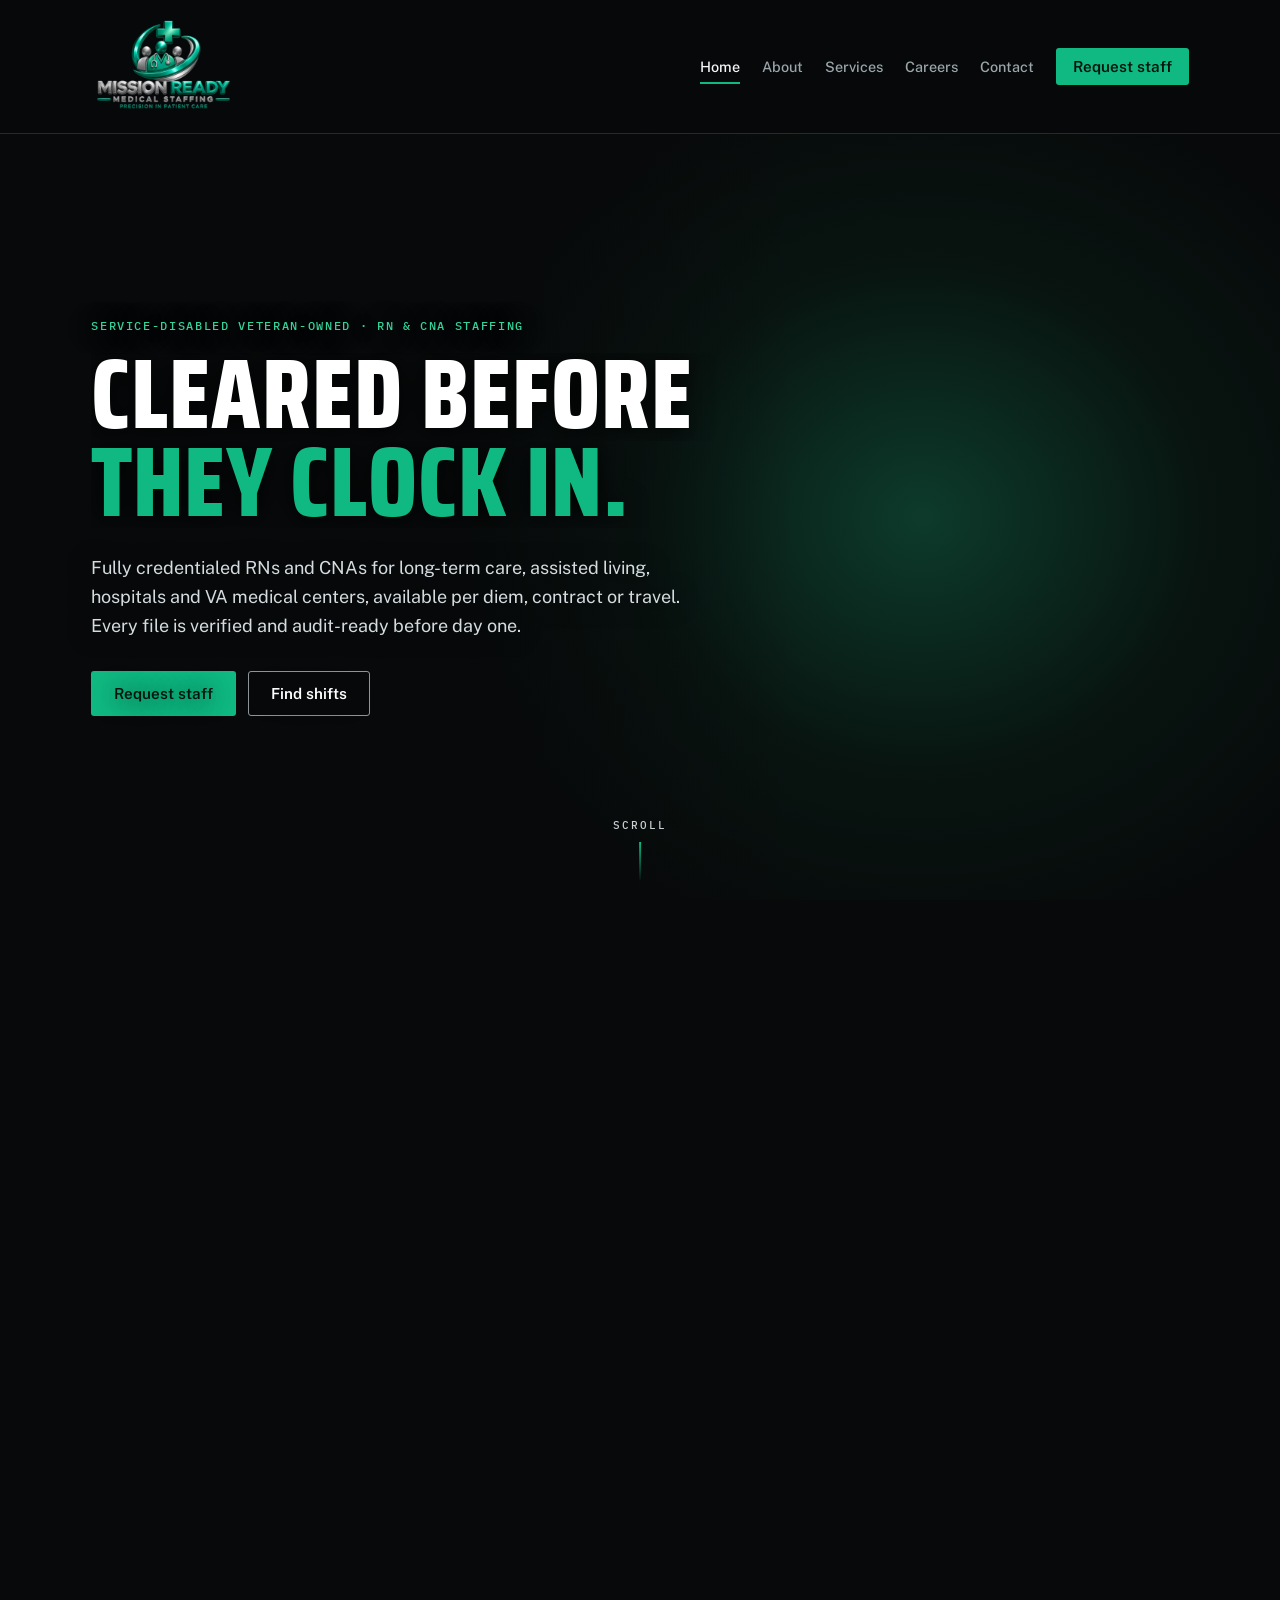
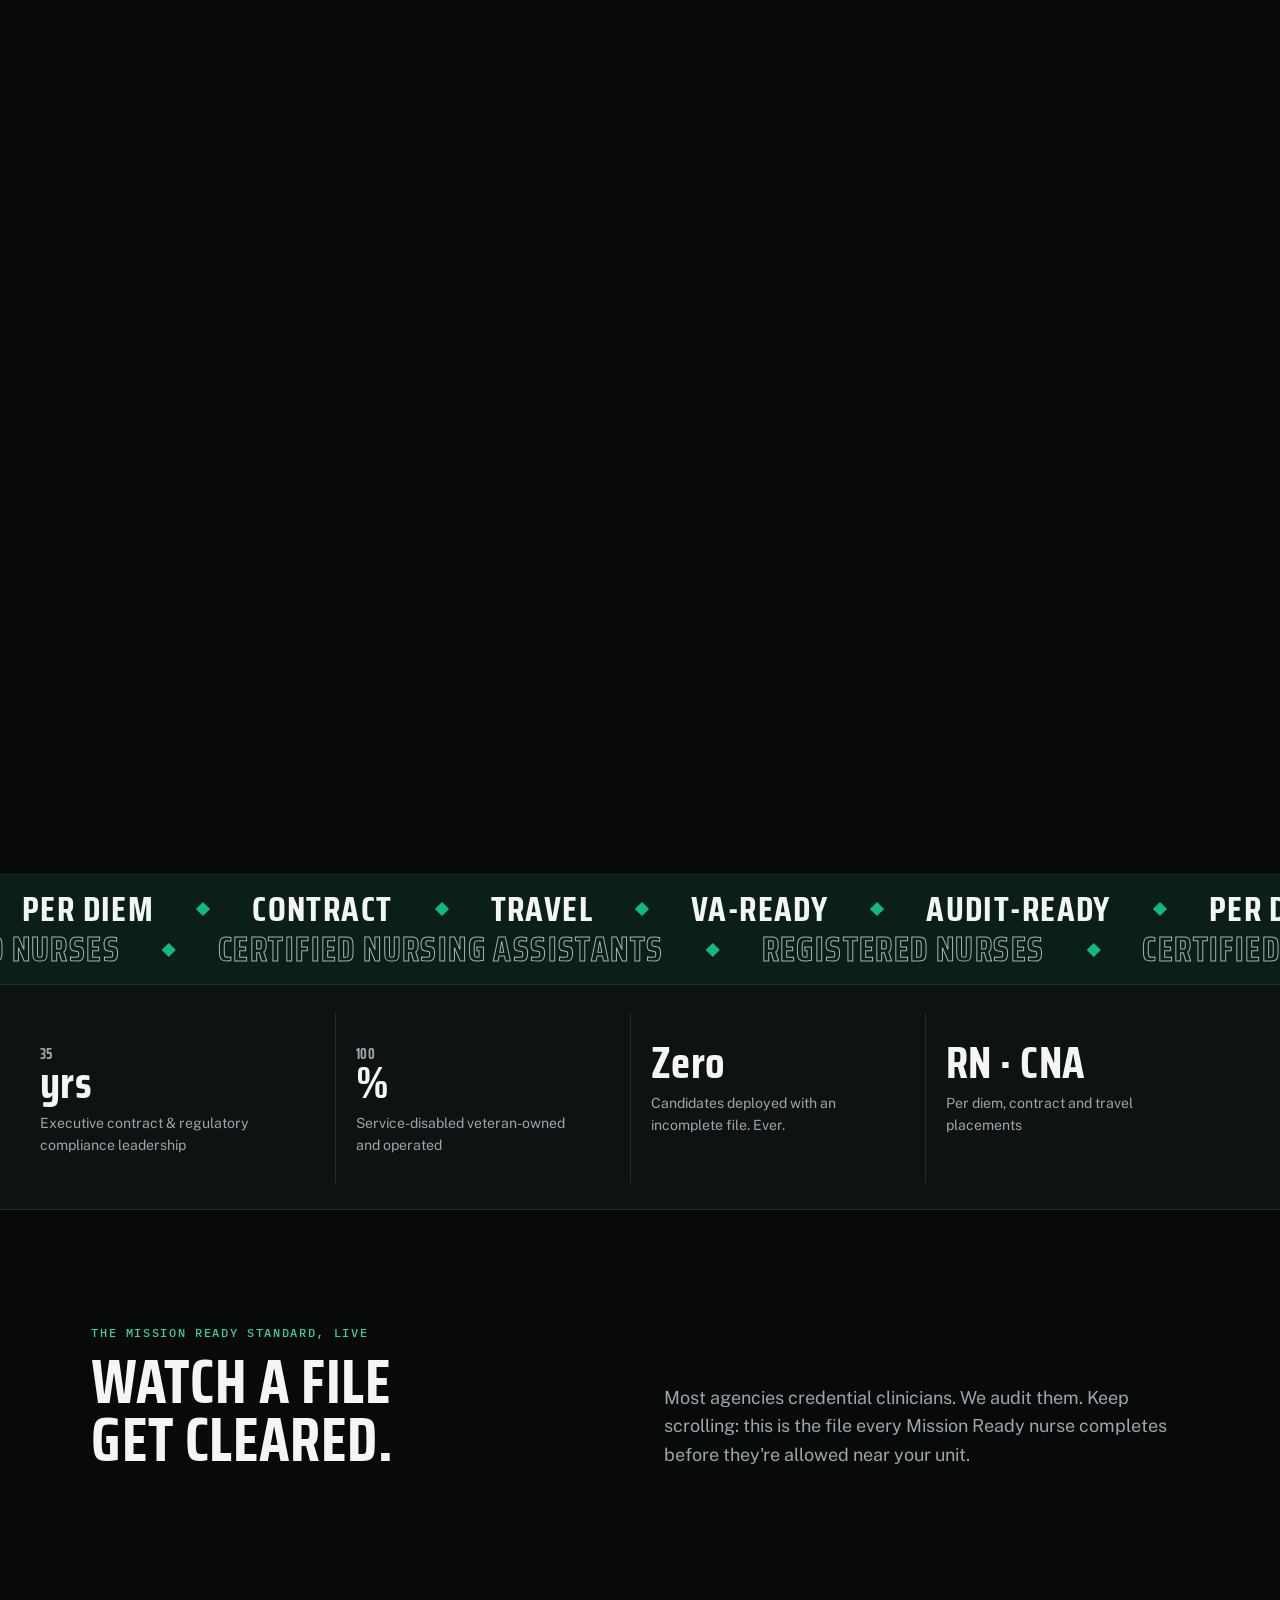
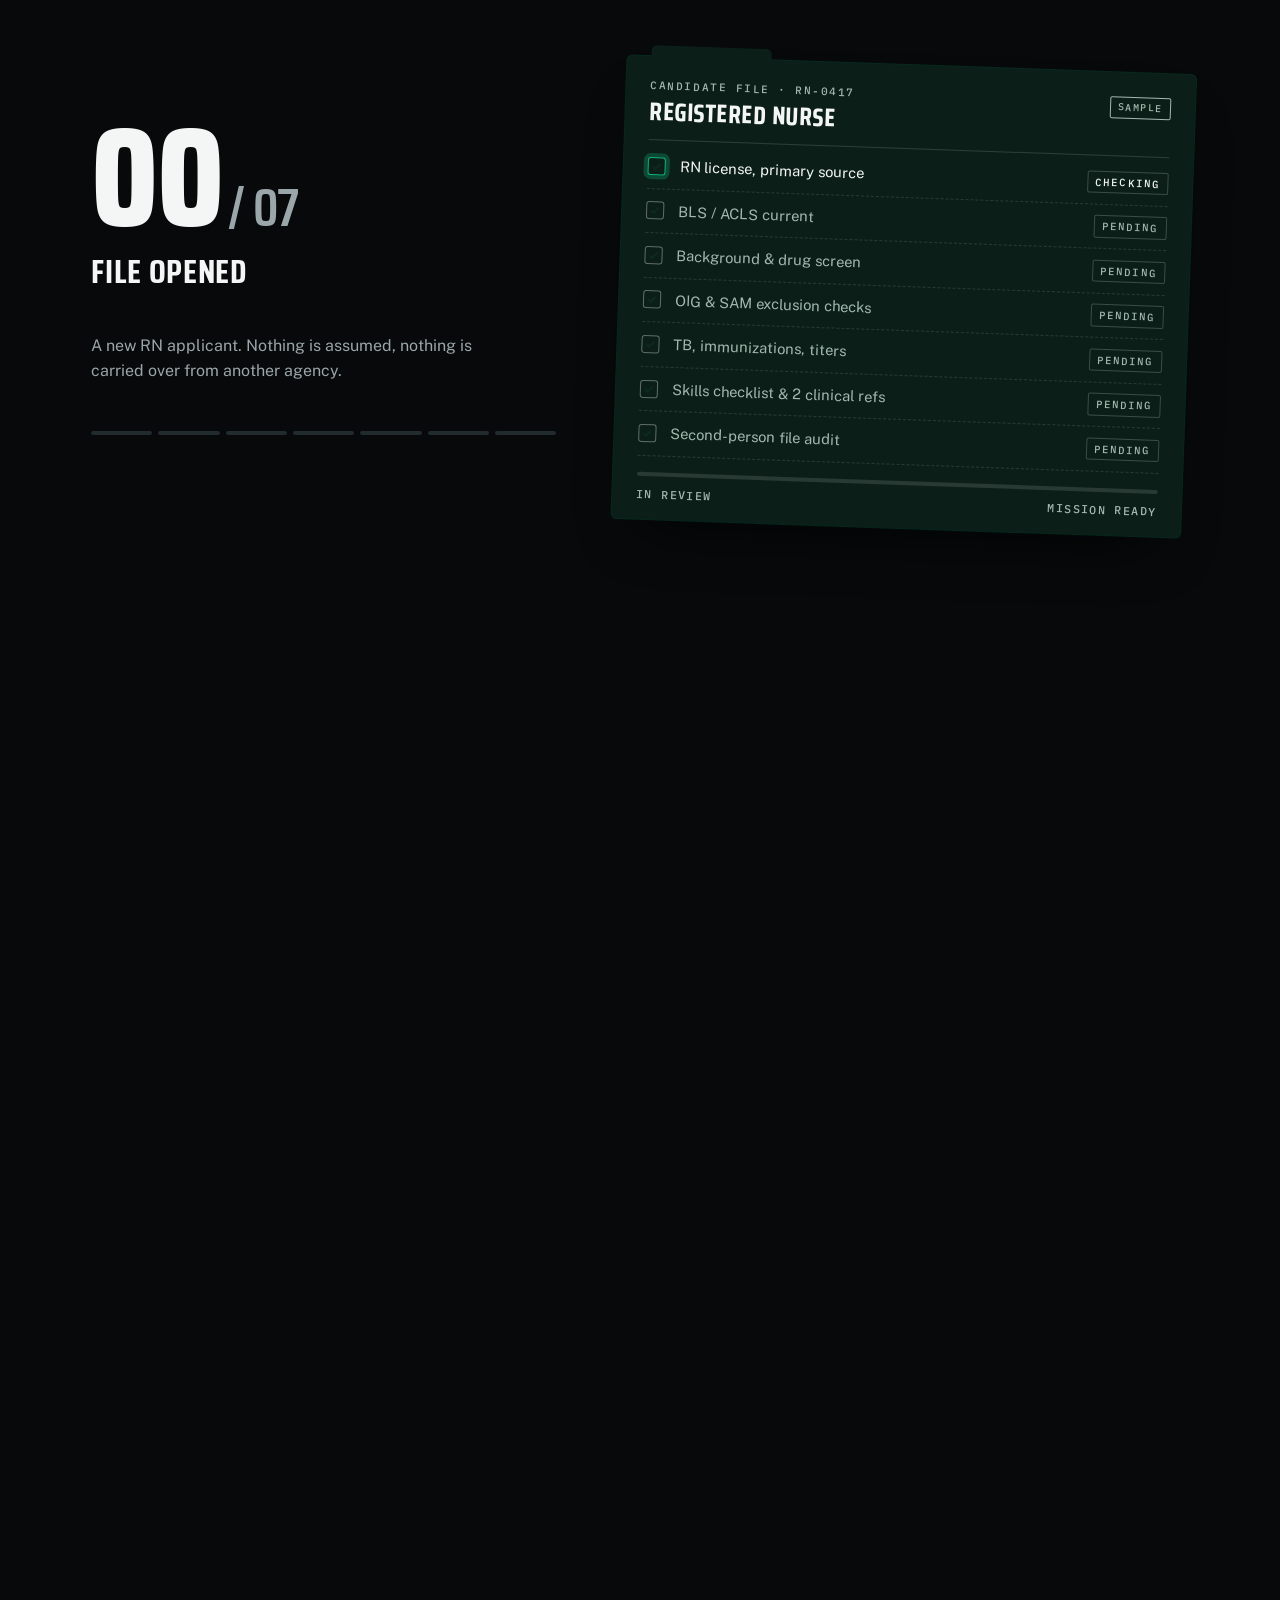
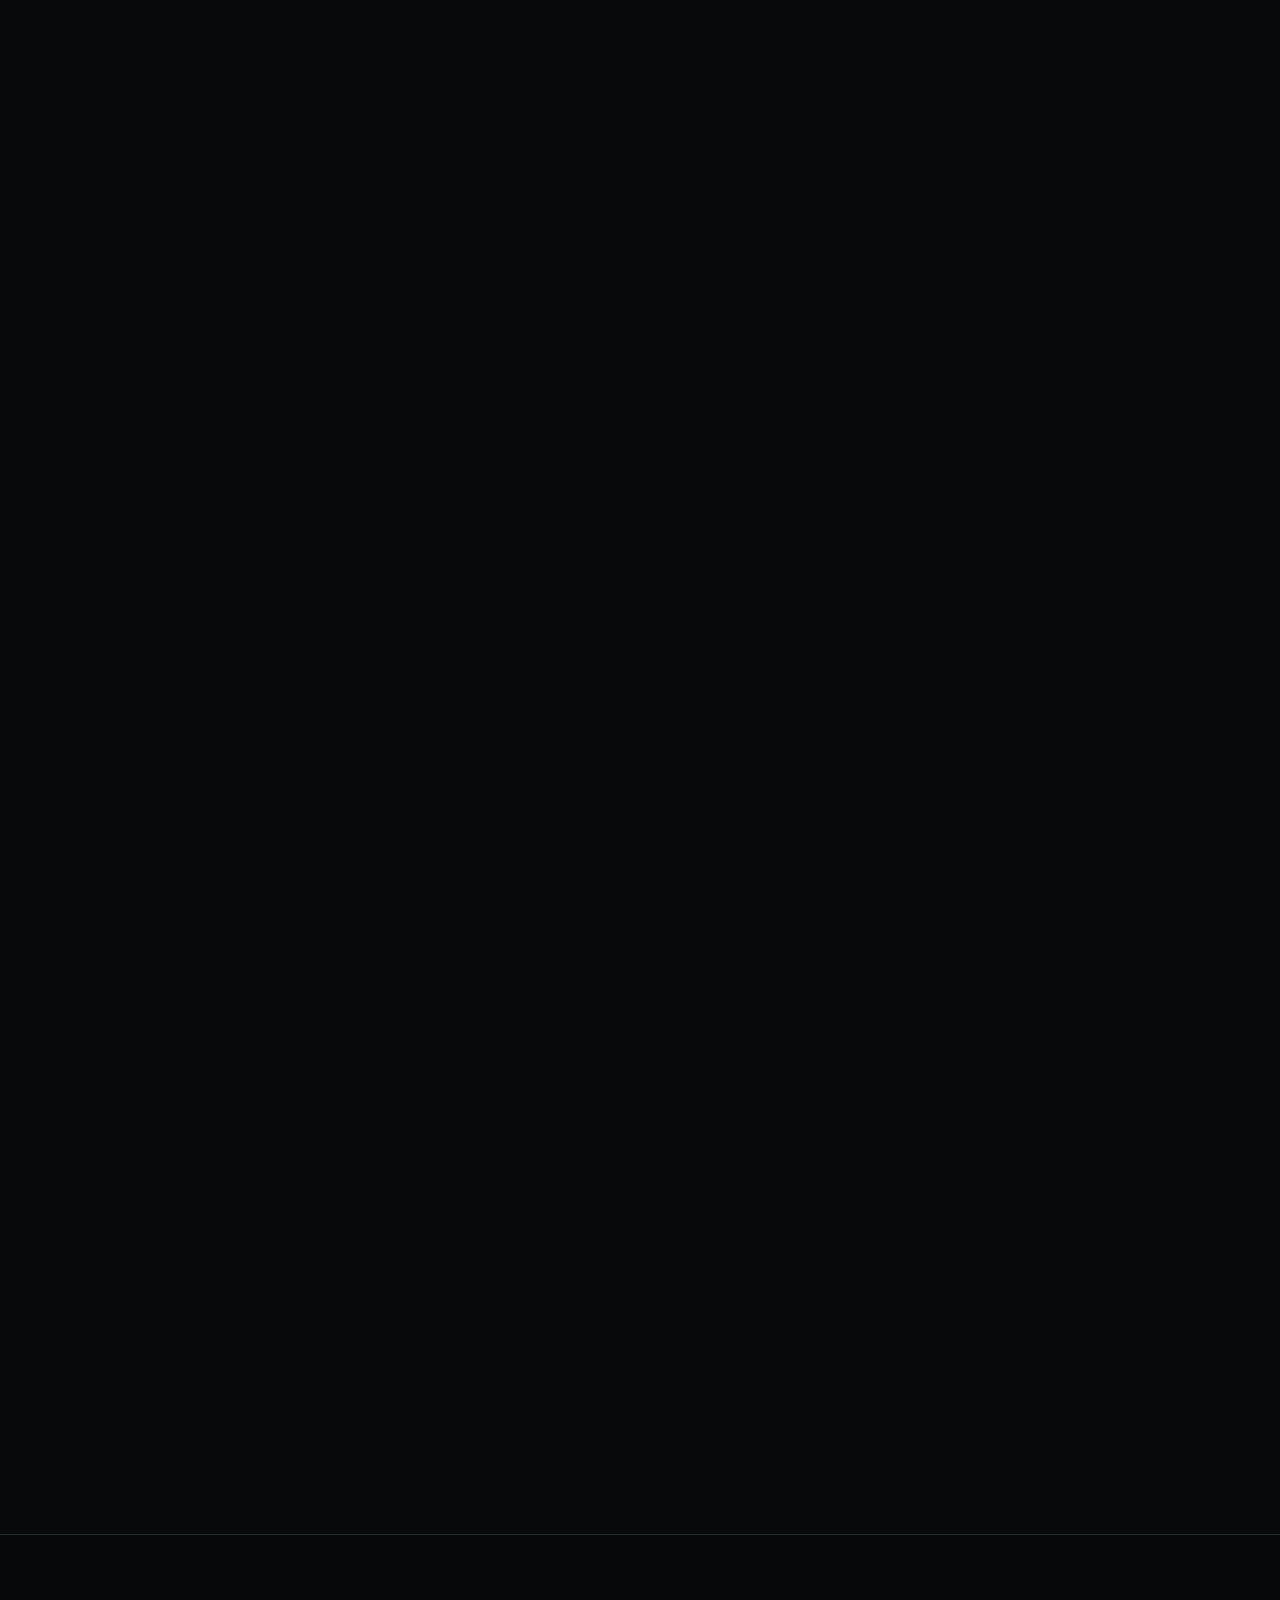
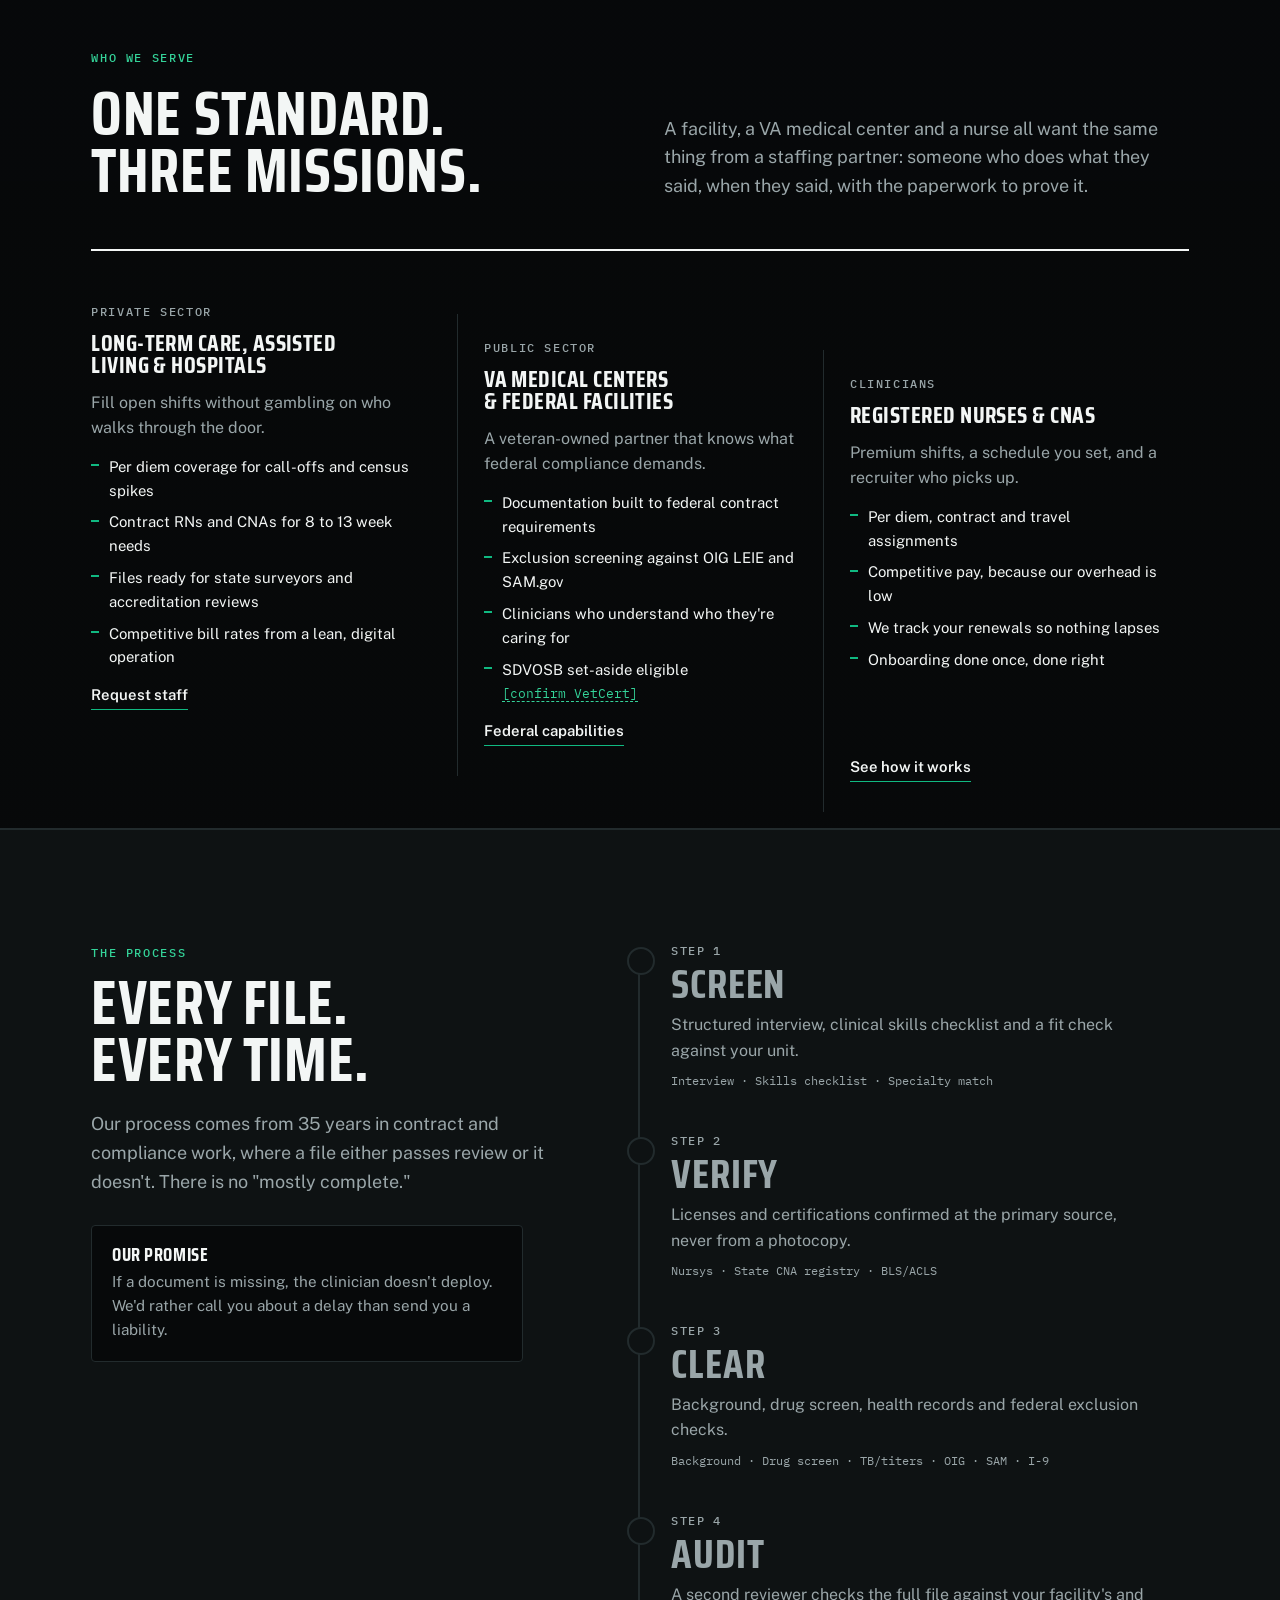
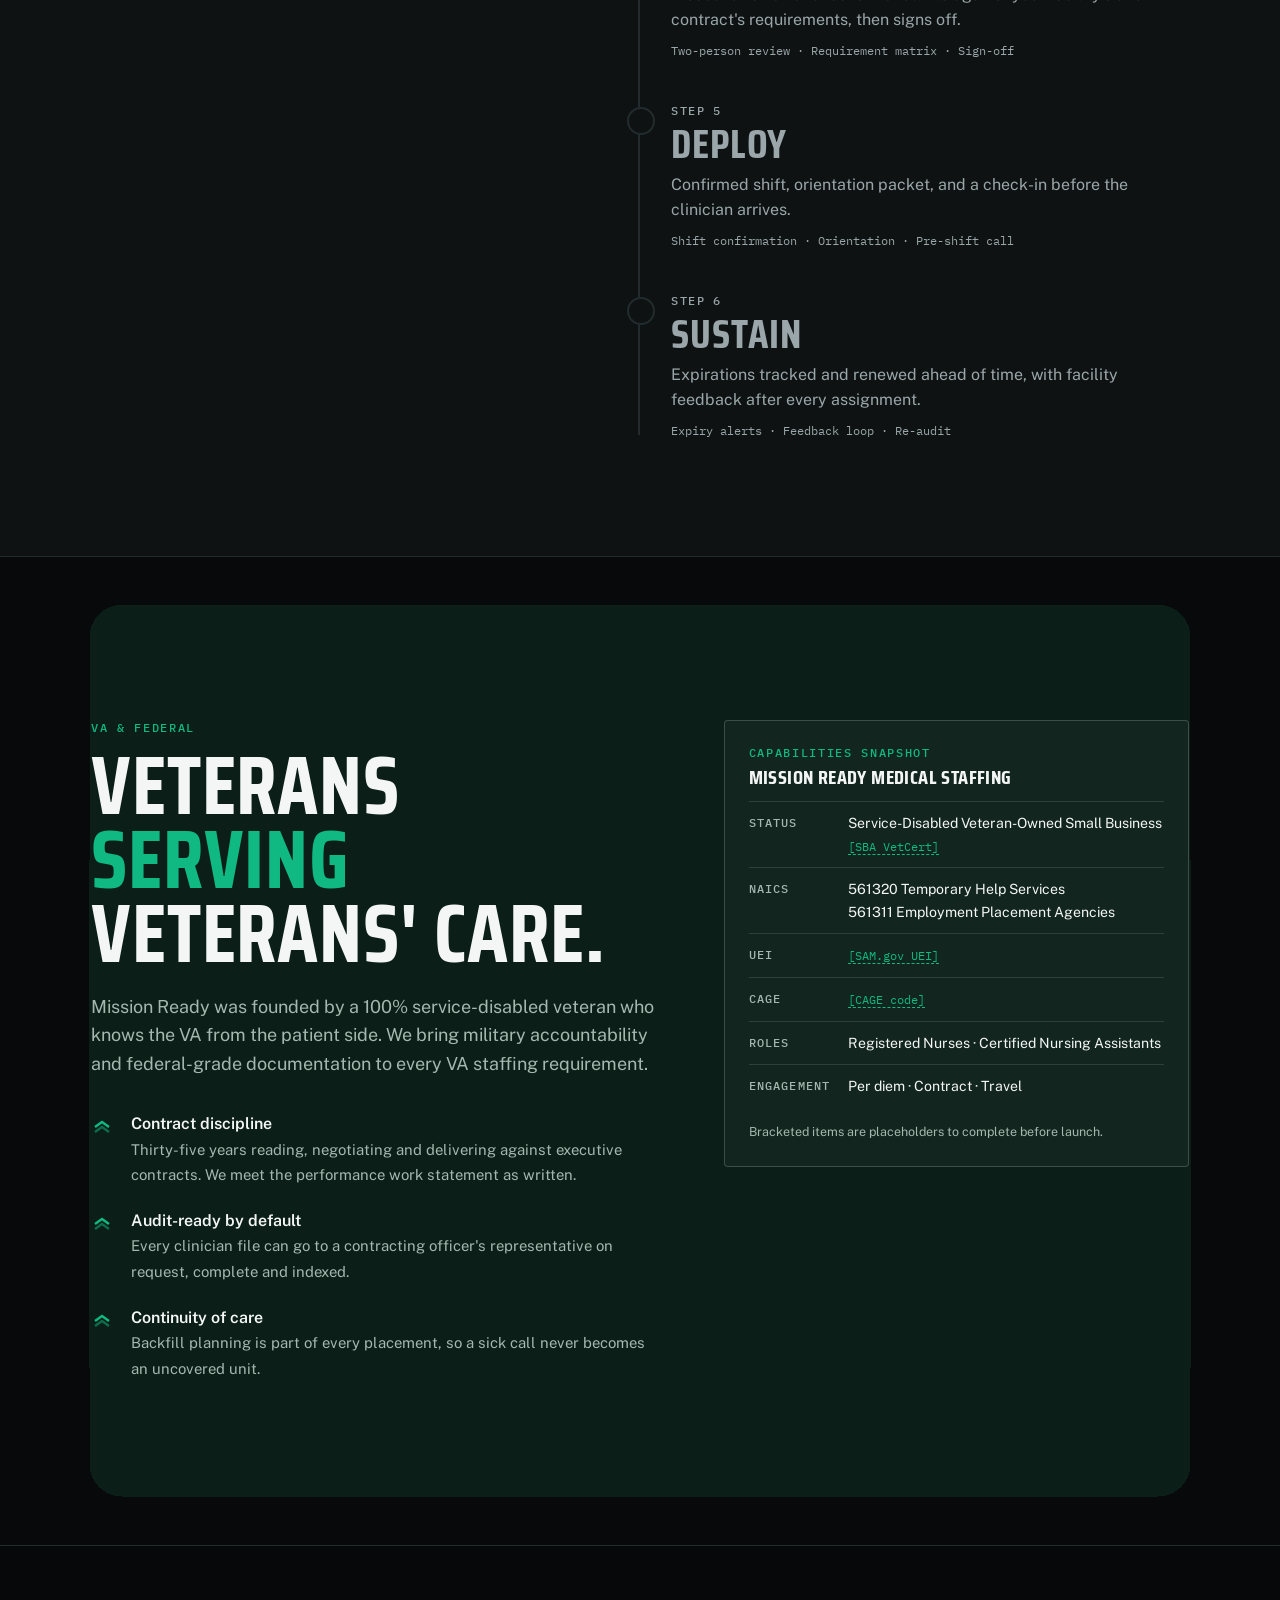
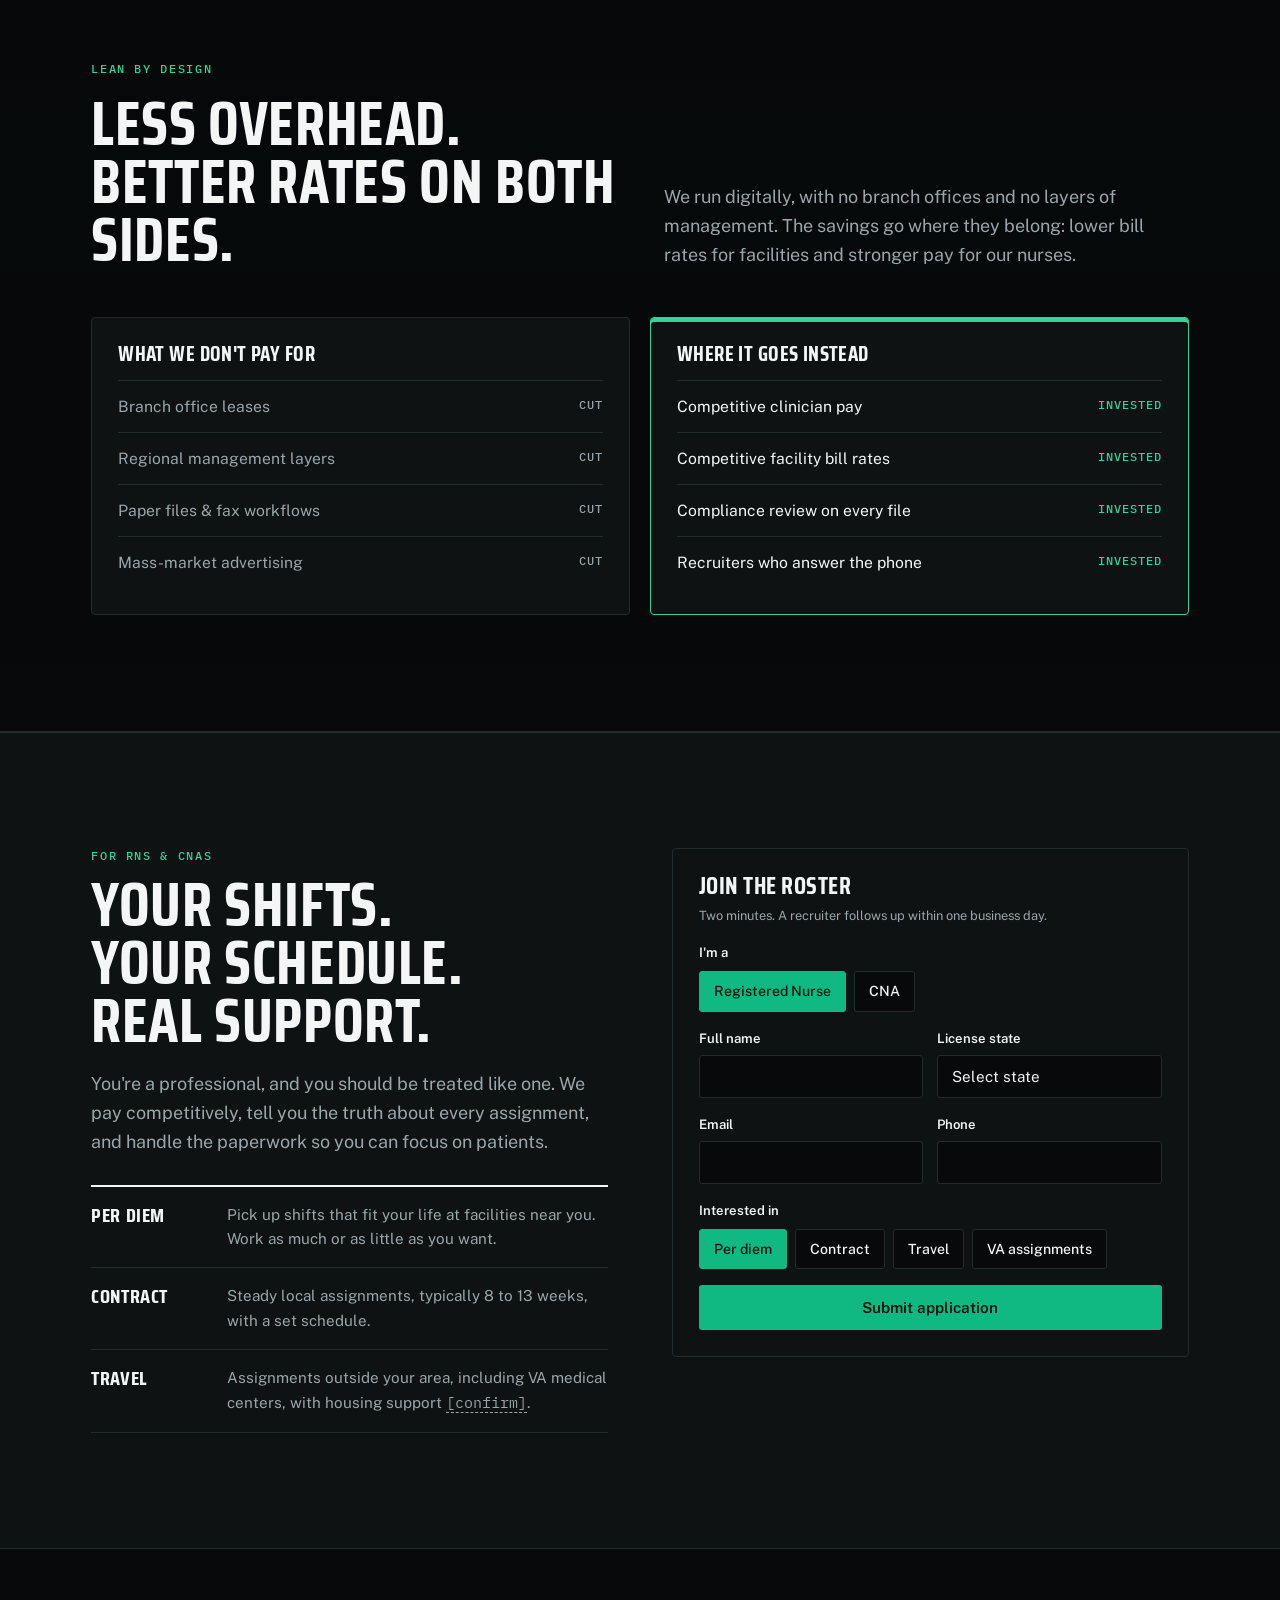
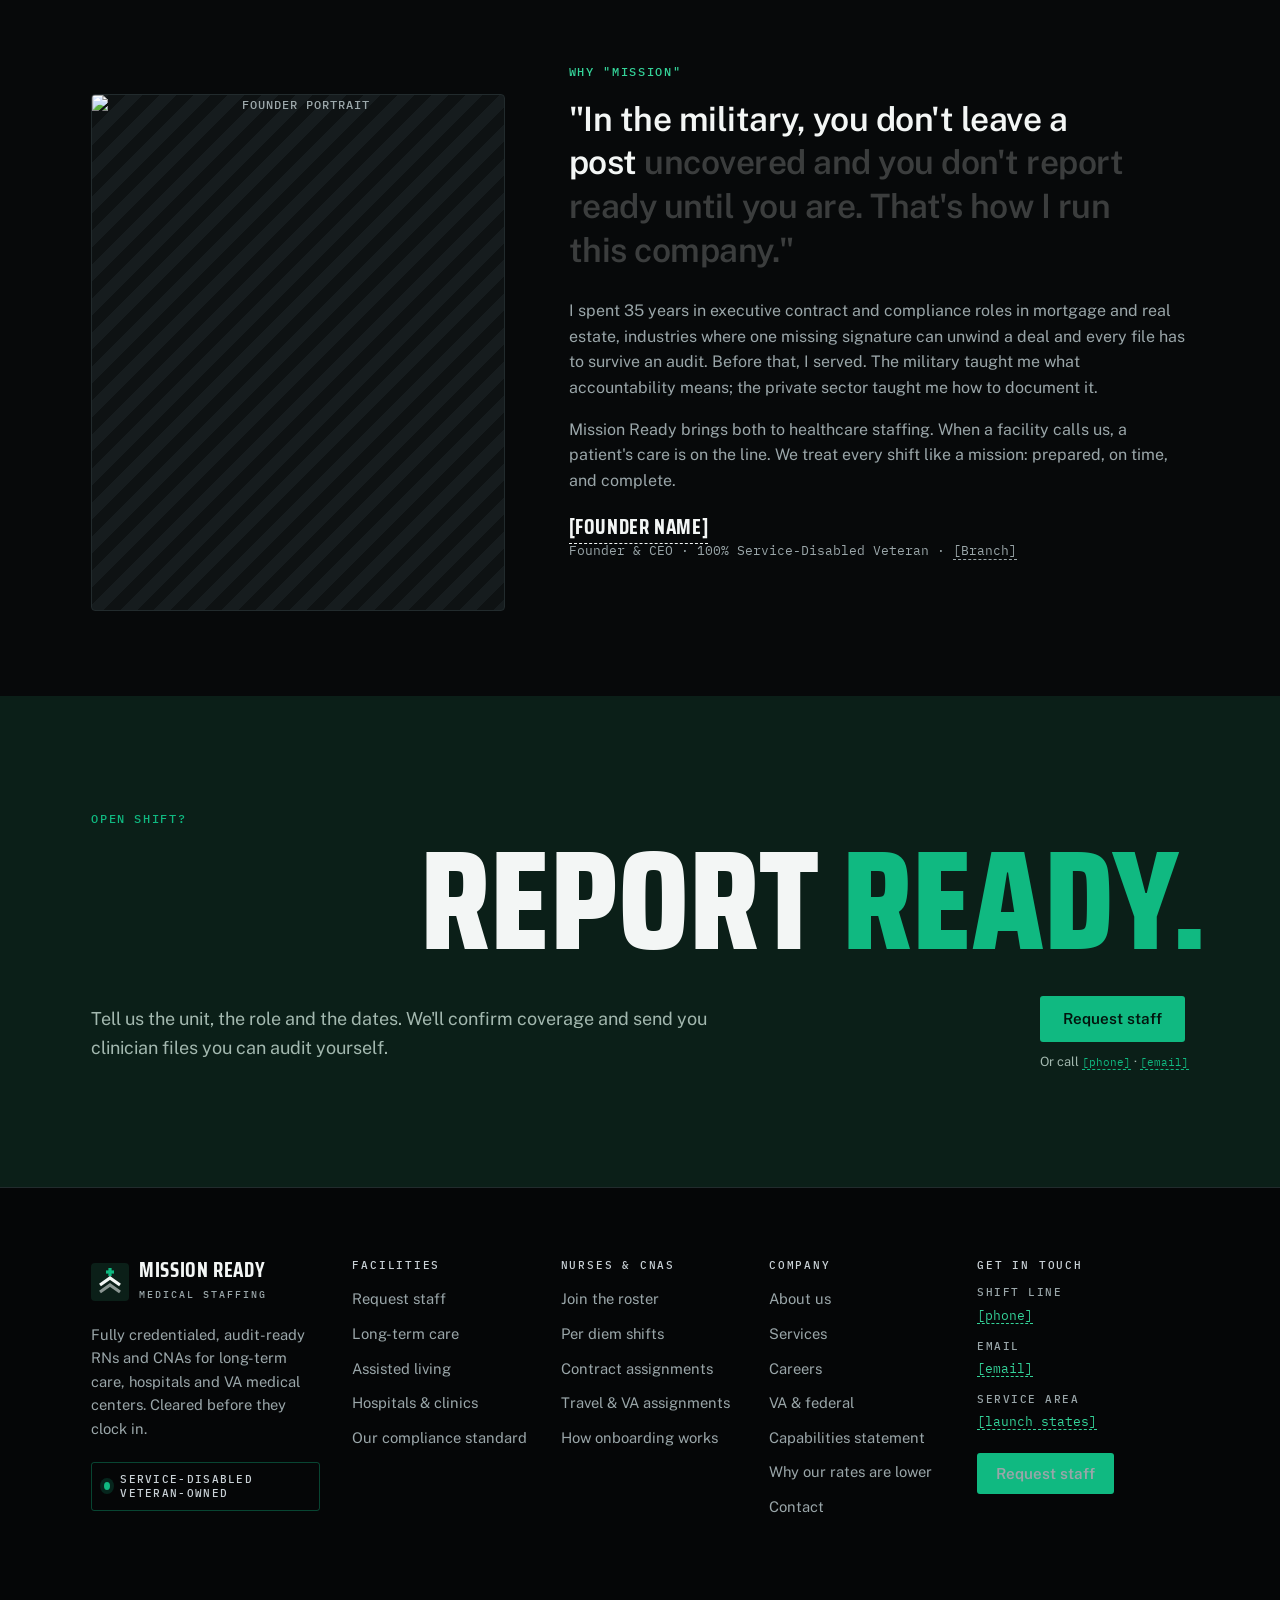
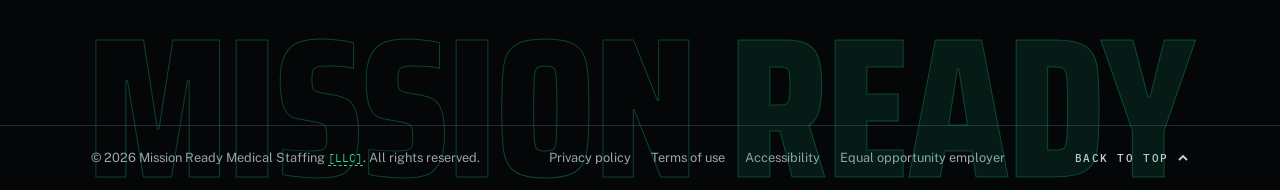
==== commit f743679e: "logo changed" ====
--- a/index.html
+++ b/index.html
@@ -17,16 +17,13 @@
 
 <header class="nav">
   <div class="wrap">
-    <a class="brand" href="index.html" aria-label="Mission Ready Medical Staffing, home">
-      <svg width="38" height="38" viewBox="0 0 38 38" aria-hidden="true">
-        <rect width="38" height="38" rx="4" fill="var(--navy)"/>
-        <path d="M9 22 L19 15 L29 22" fill="none" stroke="var(--on-navy)" stroke-width="3.2"/>
-        <path d="M9 29 L19 22 L29 29" fill="none" stroke="var(--on-navy)" stroke-width="3.2" opacity=".55"/>
-        <rect x="17.4" y="5" width="3.2" height="8" fill="var(--brass-bright)"/>
-        <rect x="15" y="7.4" width="8" height="3.2" fill="var(--brass-bright)"/>
-      </svg>
-      <span><b>Mission Ready</b><small>Medical Staffing</small></span>
-    </a>
+<a class="brand" href="index.html" aria-label="Mission Ready Medical Staffing, home">
+  <img
+    src="/img/logo.png"
+    alt="Mission Ready Medical Staffing"
+    style="width: 145px; height: 145px; object-fit: contain; display: block; max-width: 100%; flex-shrink: 0;"
+  />
+</a>
     <button class="menu-toggle" type="button" aria-expanded="false" aria-controls="site-menu" aria-label="Open menu"><span></span></button>
     <nav class="links" id="site-menu" aria-label="Primary">
       <a href="index.html" aria-current="page">Home</a>
--- a/style.css
+++ b/style.css
@@ -11,10 +11,26 @@
   --body:"Public Sans",system-ui,-apple-system,"Segoe UI",sans-serif;
   --mono:"IBM Plex Mono",ui-monospace,Consolas,monospace;
   --gutter:max(16px, 4vw);
-  --nav:64px;
+  --nav:134px;
   --scroll:0;
   color-scheme:dark;
 }
+
+.brand-logo {
+  width: 38px;
+  height: 38px;
+  object-fit: contain;
+  display: block;
+  flex-shrink: 0;
+}
+
+.brand {
+  display: inline-flex;
+  align-items: center;
+  gap: 10px;
+  text-decoration: none;
+}
+
 *{box-sizing:border-box}
 html{scroll-behavior:smooth}
 body{background:var(--bg);color:var(--ink);font:400 1rem/1.6 var(--body);-webkit-font-smoothing:antialiased;overflow-x:clip}
@@ -552,3 +568,22 @@
 .card h3{font-size:1.6rem}
 .card p{color:var(--ink-2);font-size:.95rem}
 .card .icon{width:40px;height:40px;border-radius:3px;background:var(--navy);color:var(--brass-bright);display:grid;place-items:center;font-weight:700}
+
+
+.process-steps{display:grid;grid-template-columns:repeat(auto-fit, minmax(200px, 1fr));gap:20px;margin-top:40px}
+.step-item{background:var(--surface);border:1px solid var(--line);border-radius:4px;padding:24px;position:relative}
+.step-item .num{font:700 2rem/1 var(--display);color:var(--brass-bright);margin-bottom:12px}
+
+
+form.form-card{background:var(--surface);border:1px solid var(--line);border-radius:4px;padding:32px;display:grid;gap:18px}
+.form-group{display:grid;gap:6px}
+label{font-size:.82rem;font-weight:600}
+input,select,textarea{font:400 .95rem var(--body);padding:12px 14px;border:1px solid var(--line);border-radius:3px;background:var(--bg);color:var(--ink);width:100%}
+textarea{resize:vertical;min-height:120px}
+input:focus,select:focus,textarea:focus{outline:2px solid var(--brass-bright);outline-offset:0;border-color:transparent}
+fieldset{border:0;padding:0;margin:0;display:flex;gap:8px;flex-wrap:wrap}
+legend{font-size:.82rem;font-weight:600;margin-bottom:8px;padding:0}
+.chip{position:relative;display:inline-block}
+.chip input{position:absolute;opacity:0;width:1px;height:1px}
+.chip span{display:inline-block;padding:8px 14px;border:1px solid var(--line);border-radius:3px;font-size:.88rem;font-weight:500;cursor:pointer;background:var(--bg)}
+.chip input:checked + span{background:var(--brass-bright);color:#03140D;border-color:var(--brass-bright)}
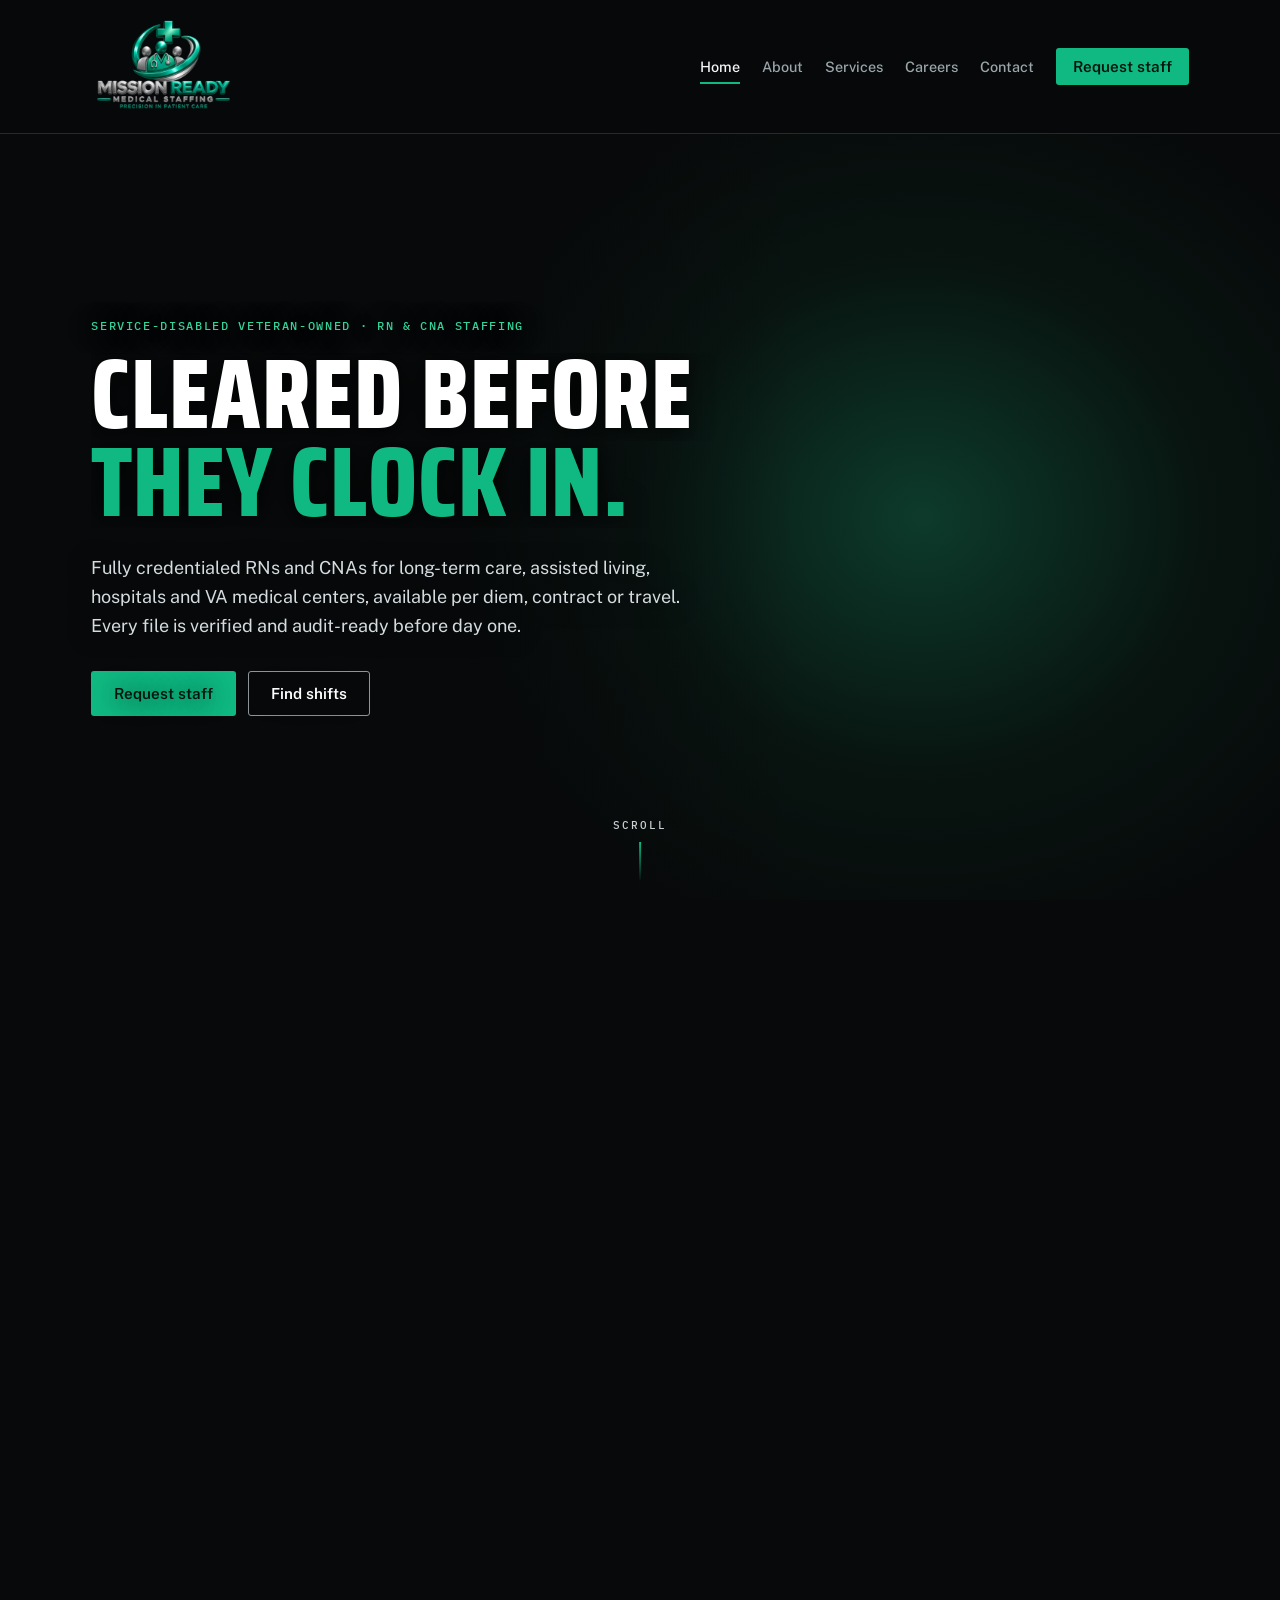
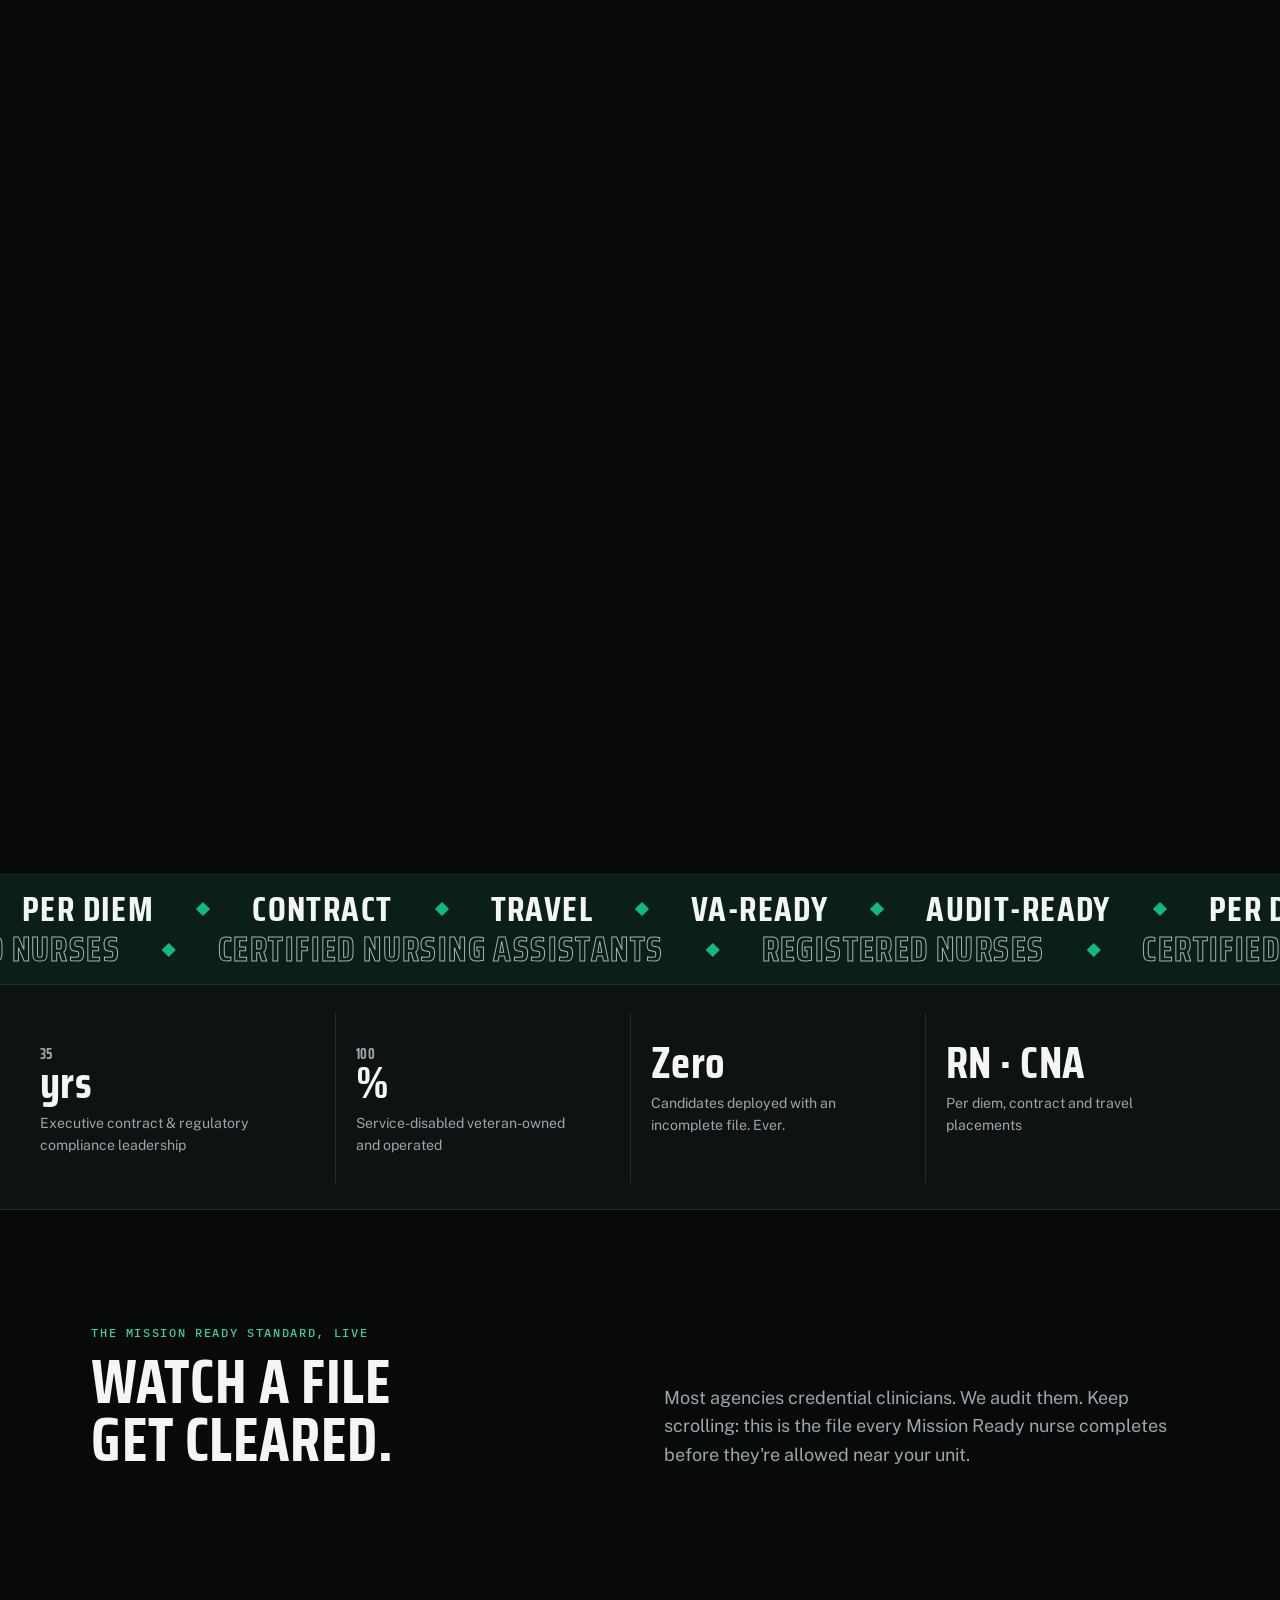
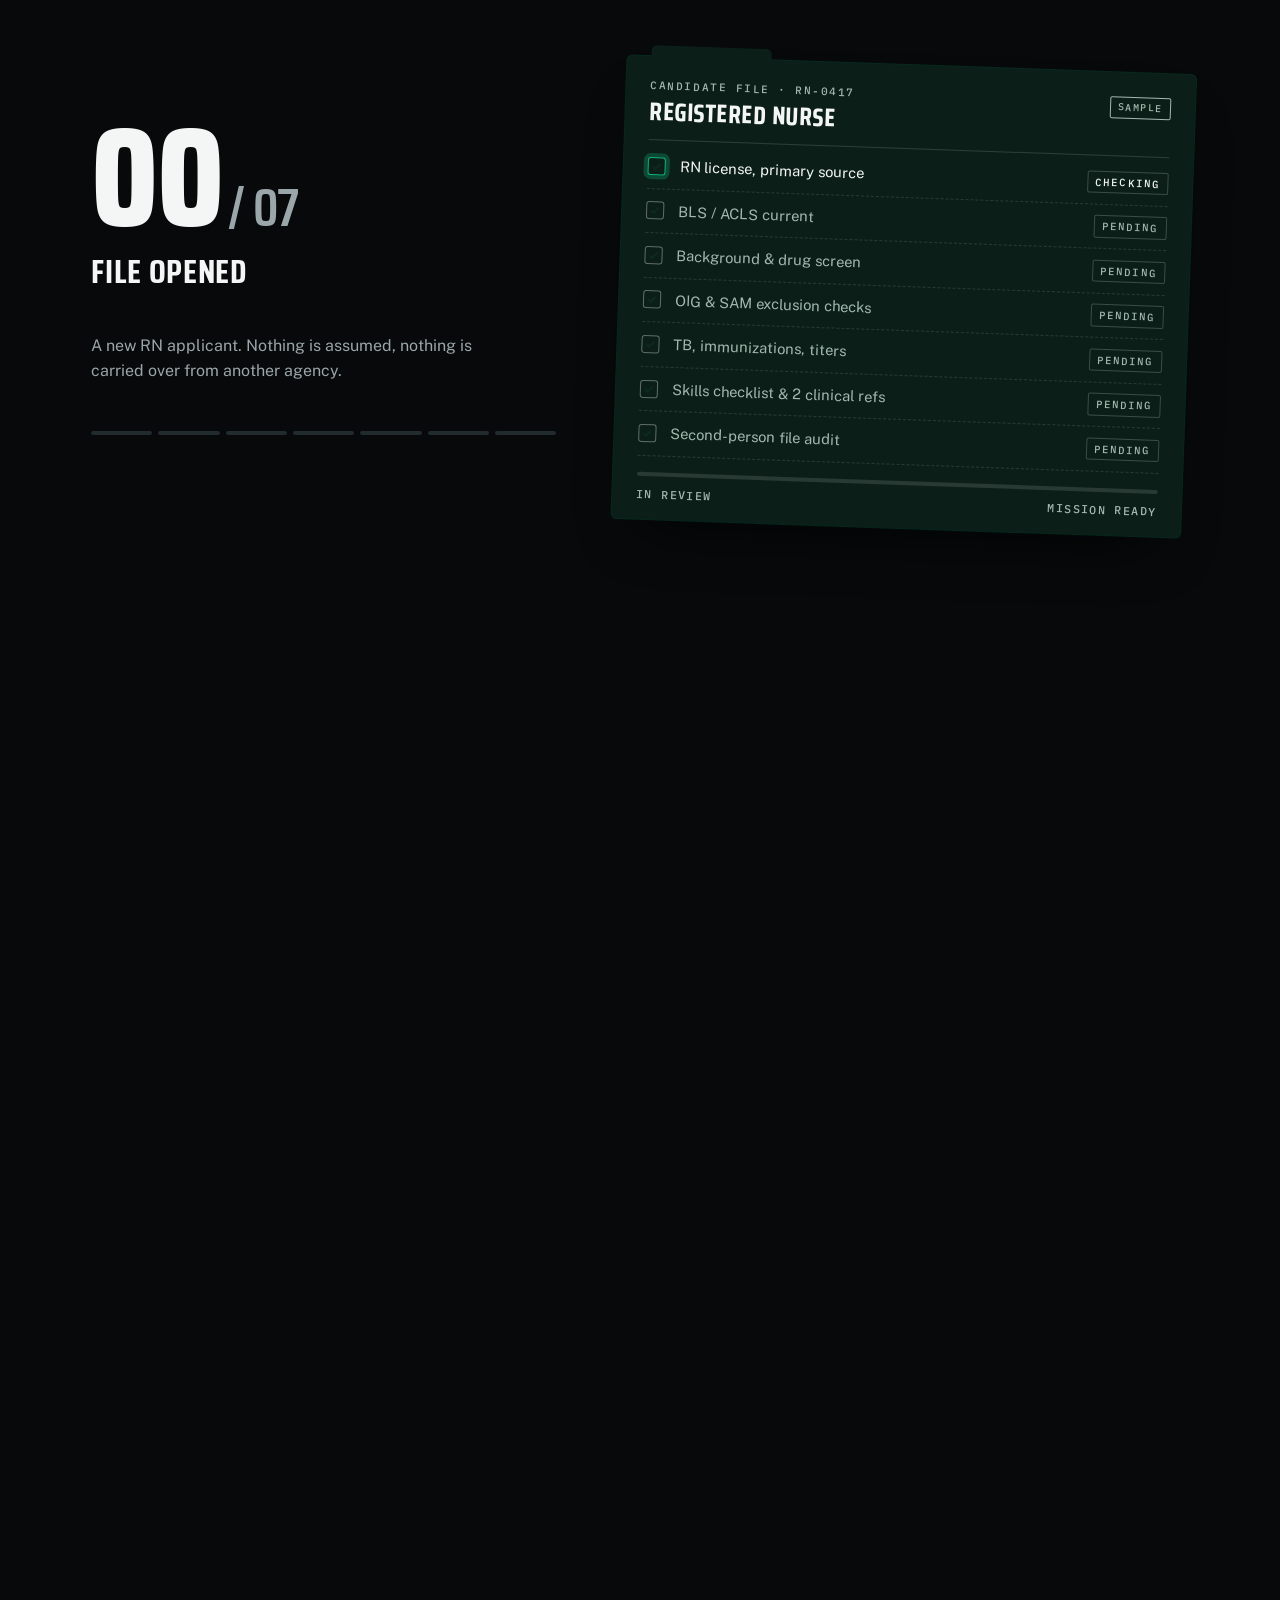
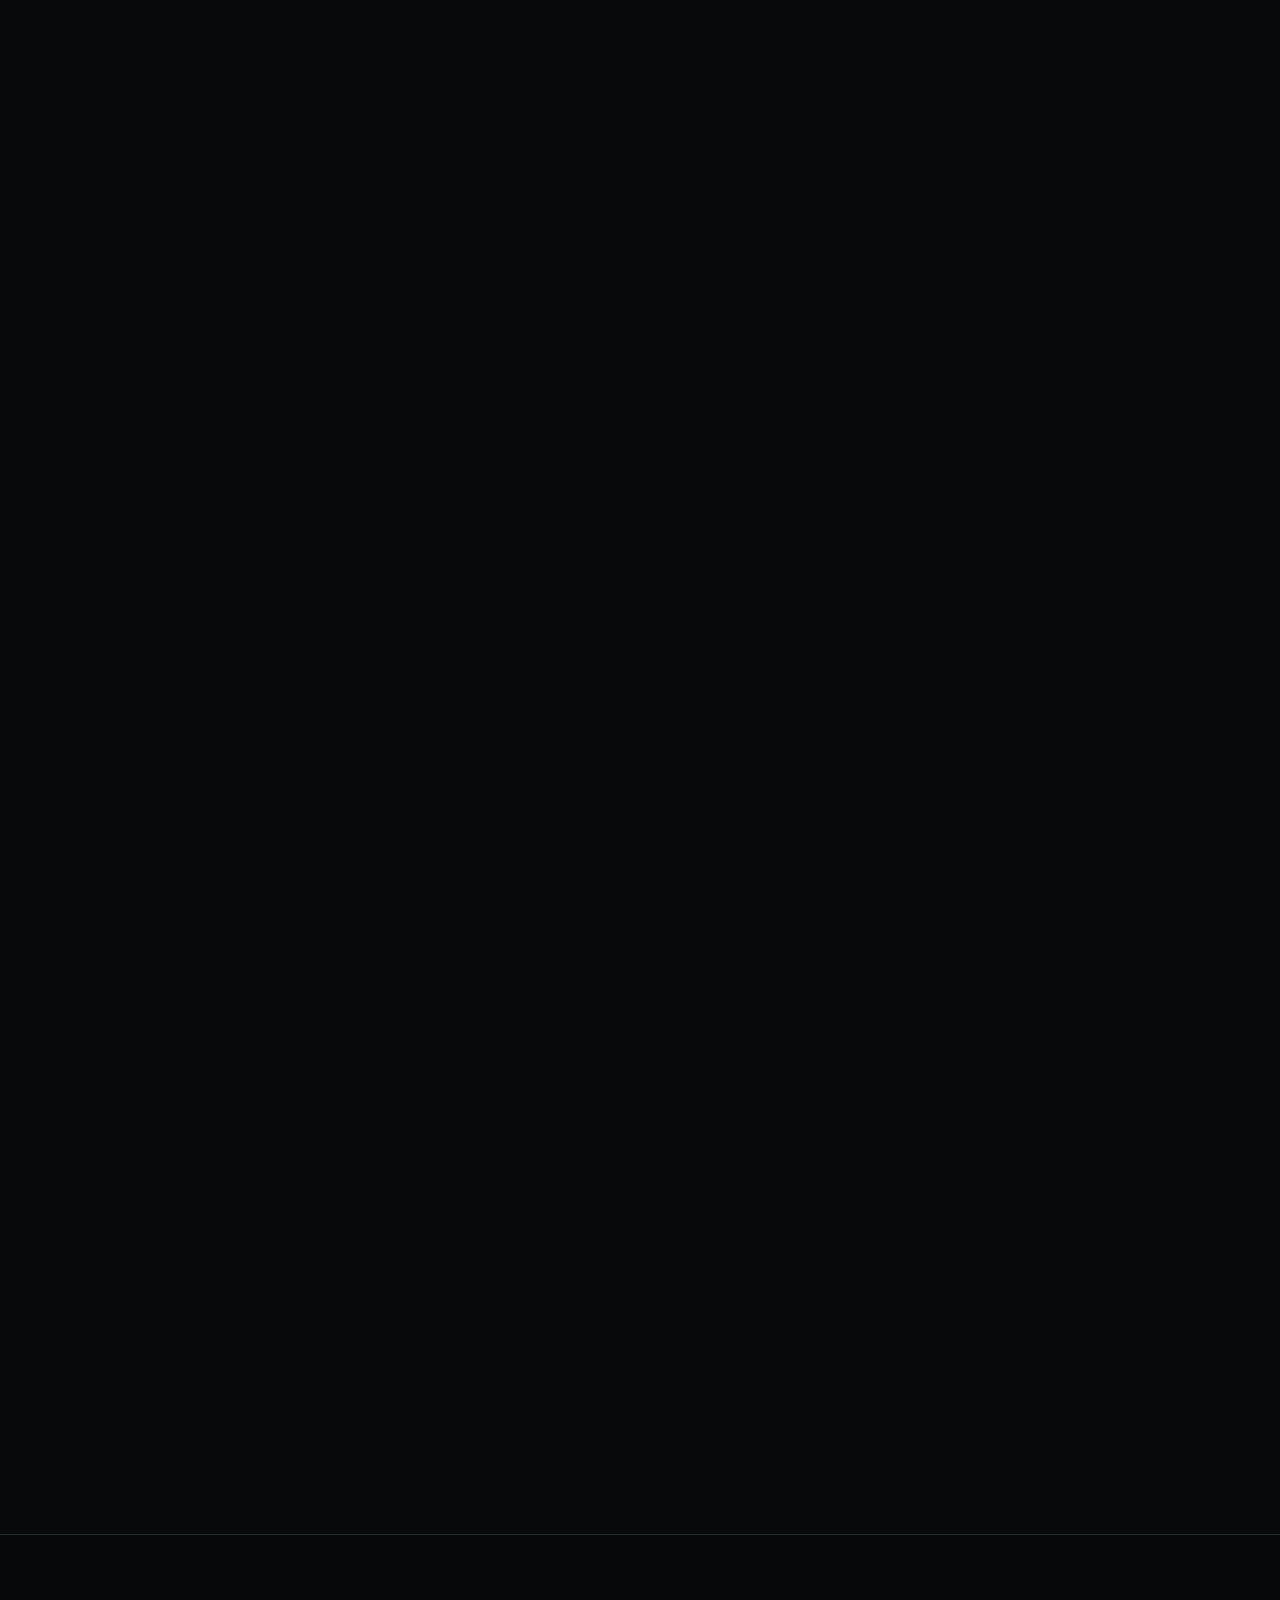
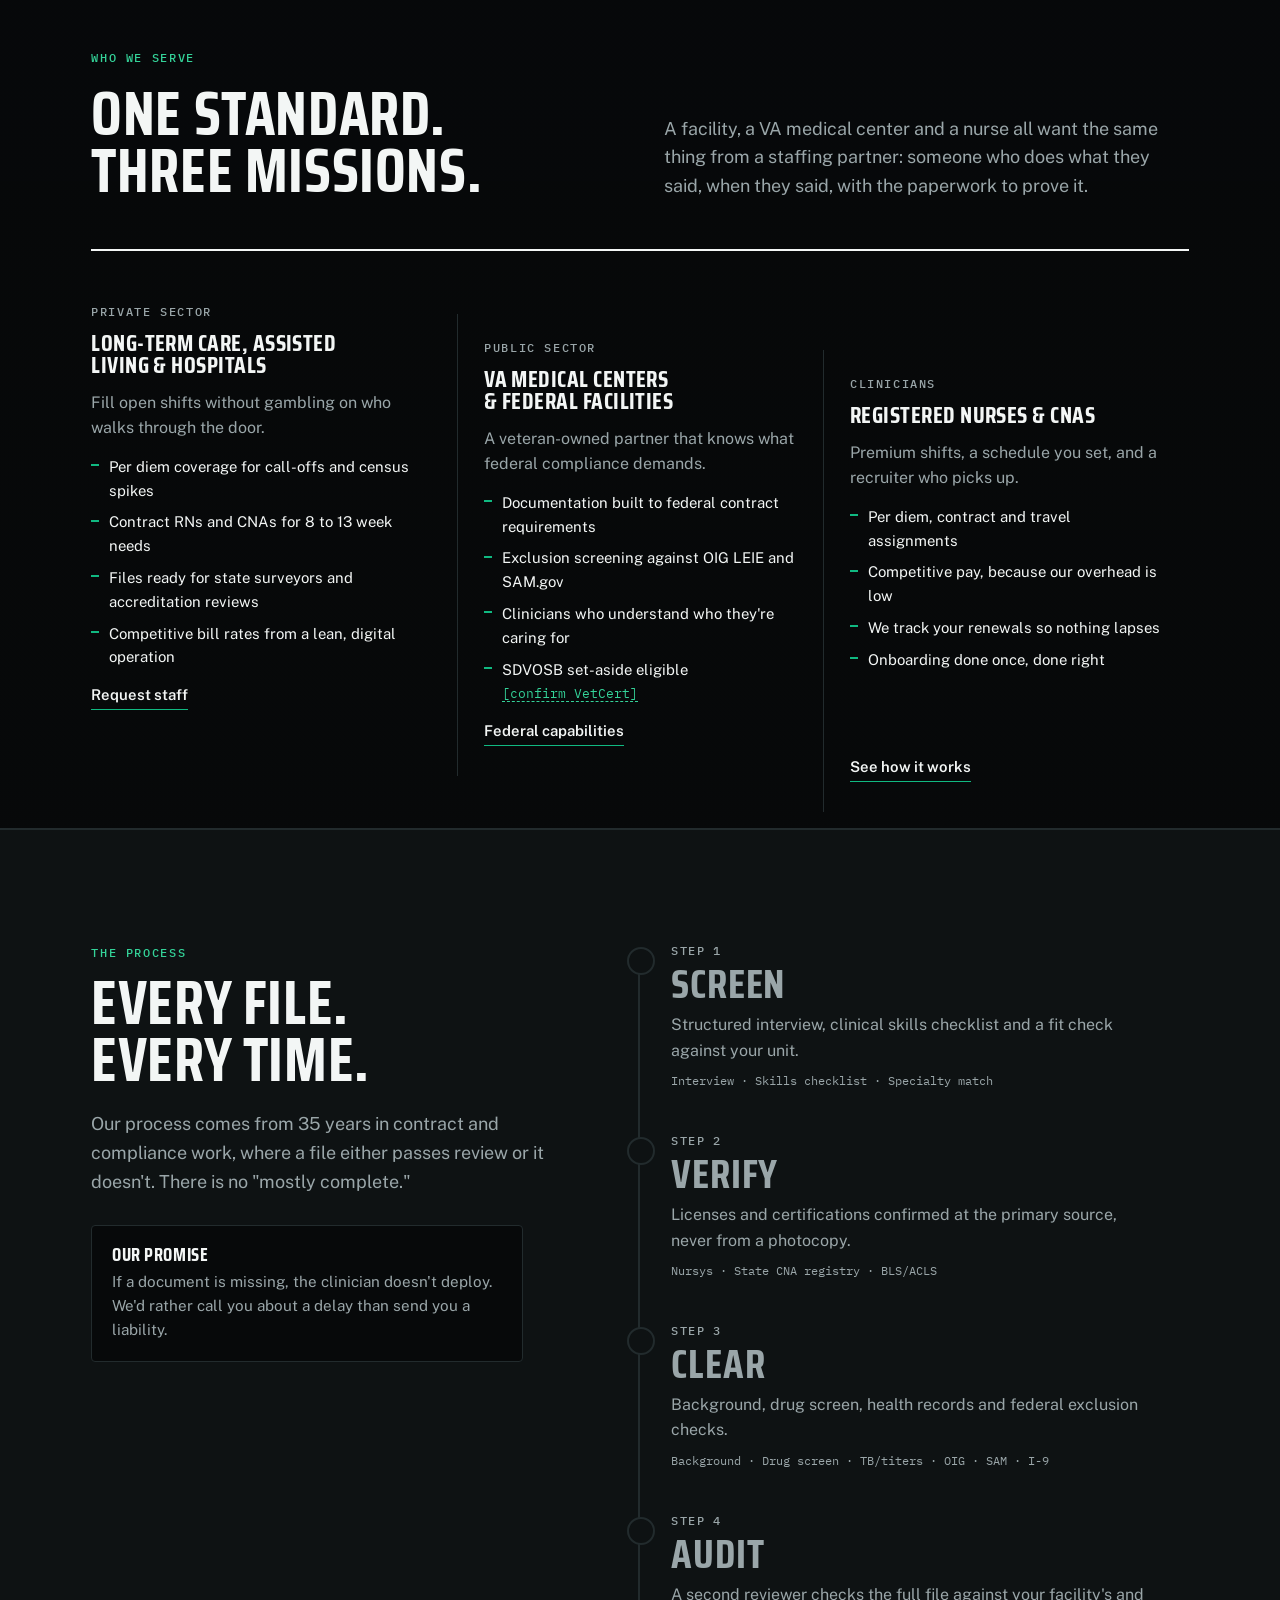
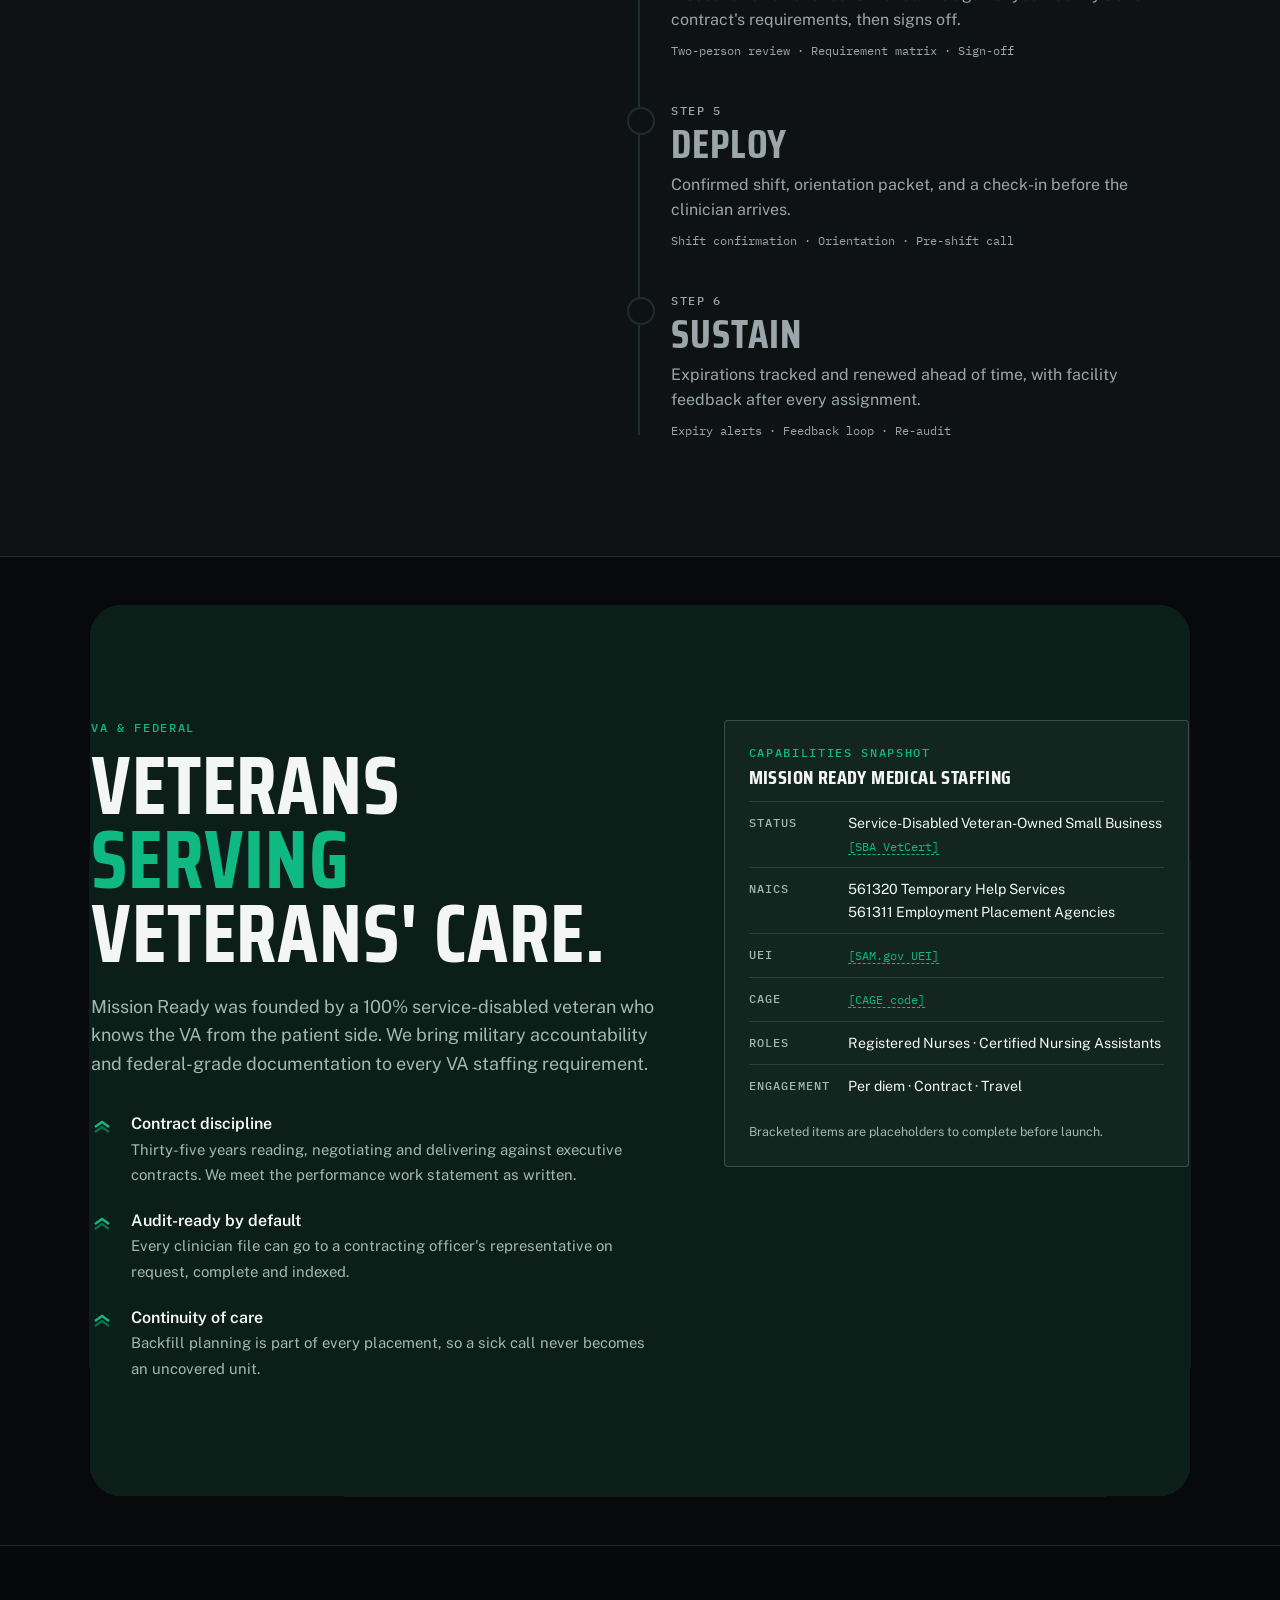
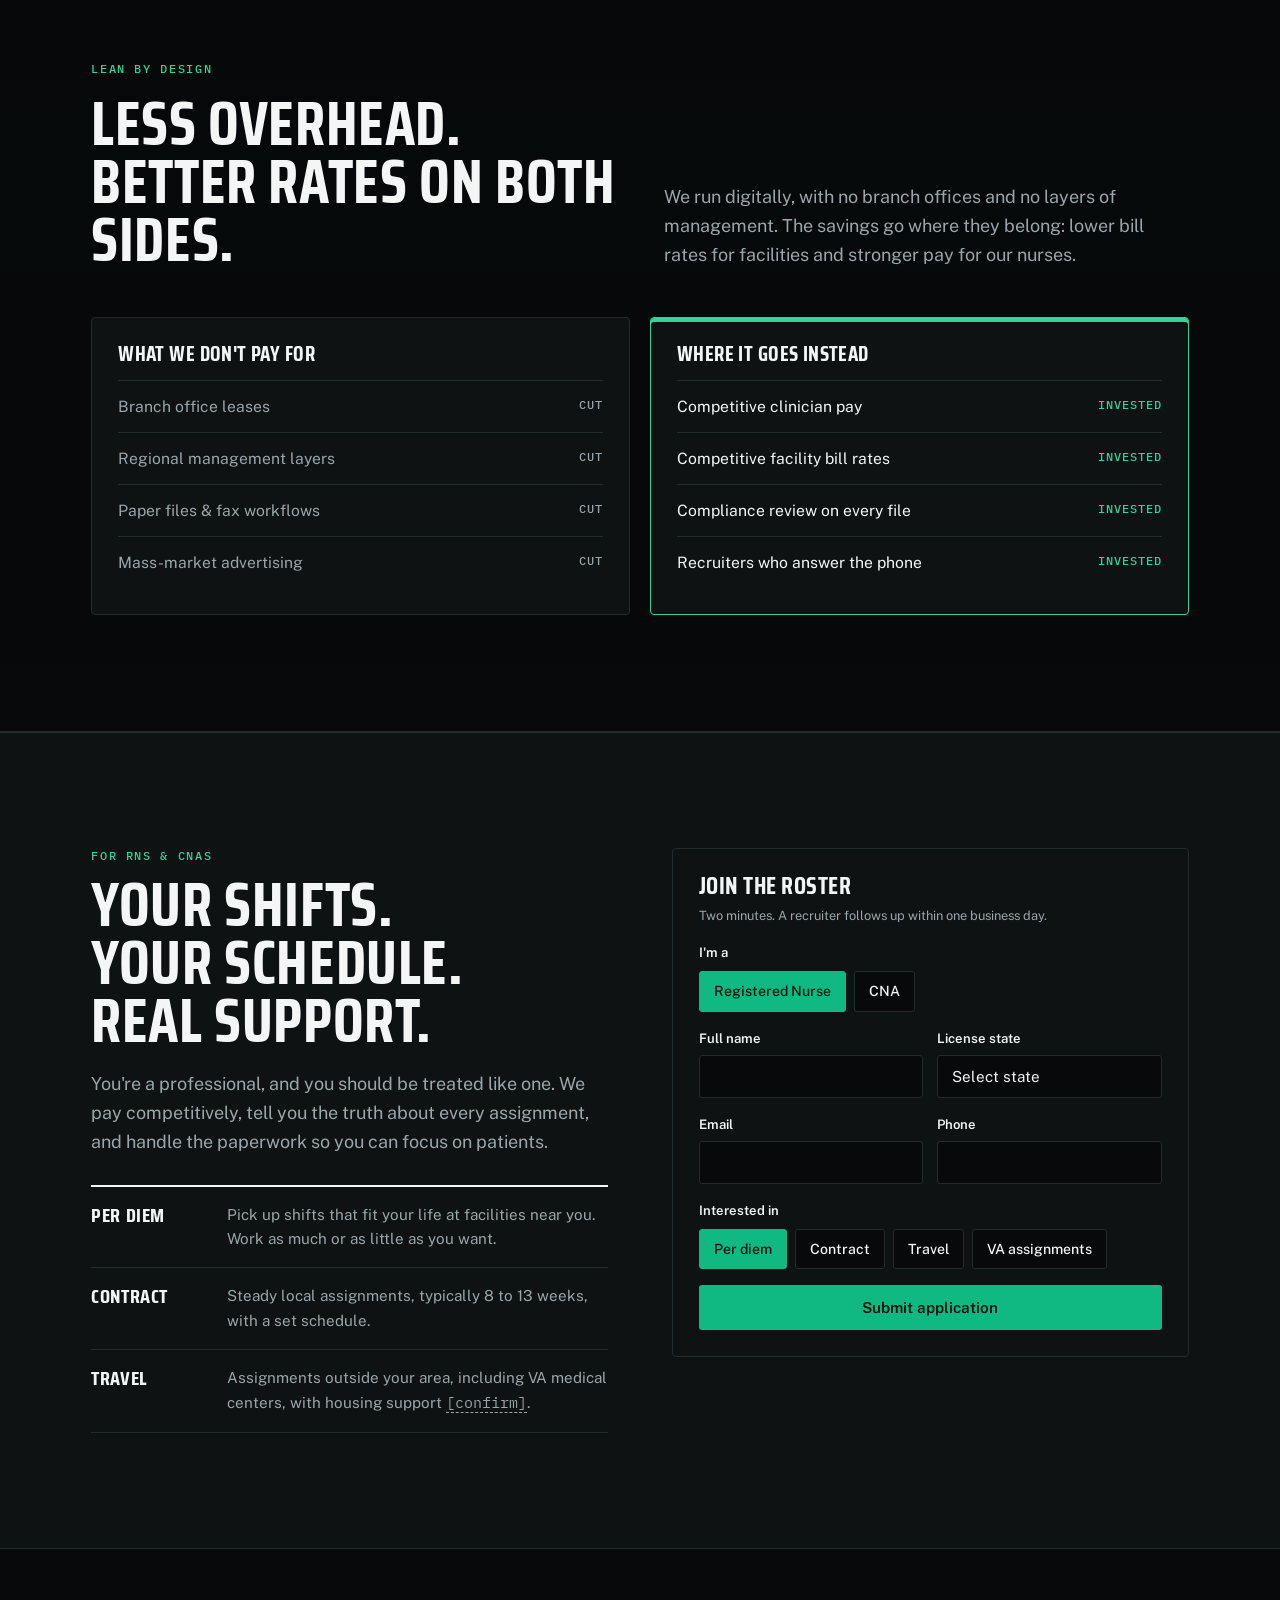
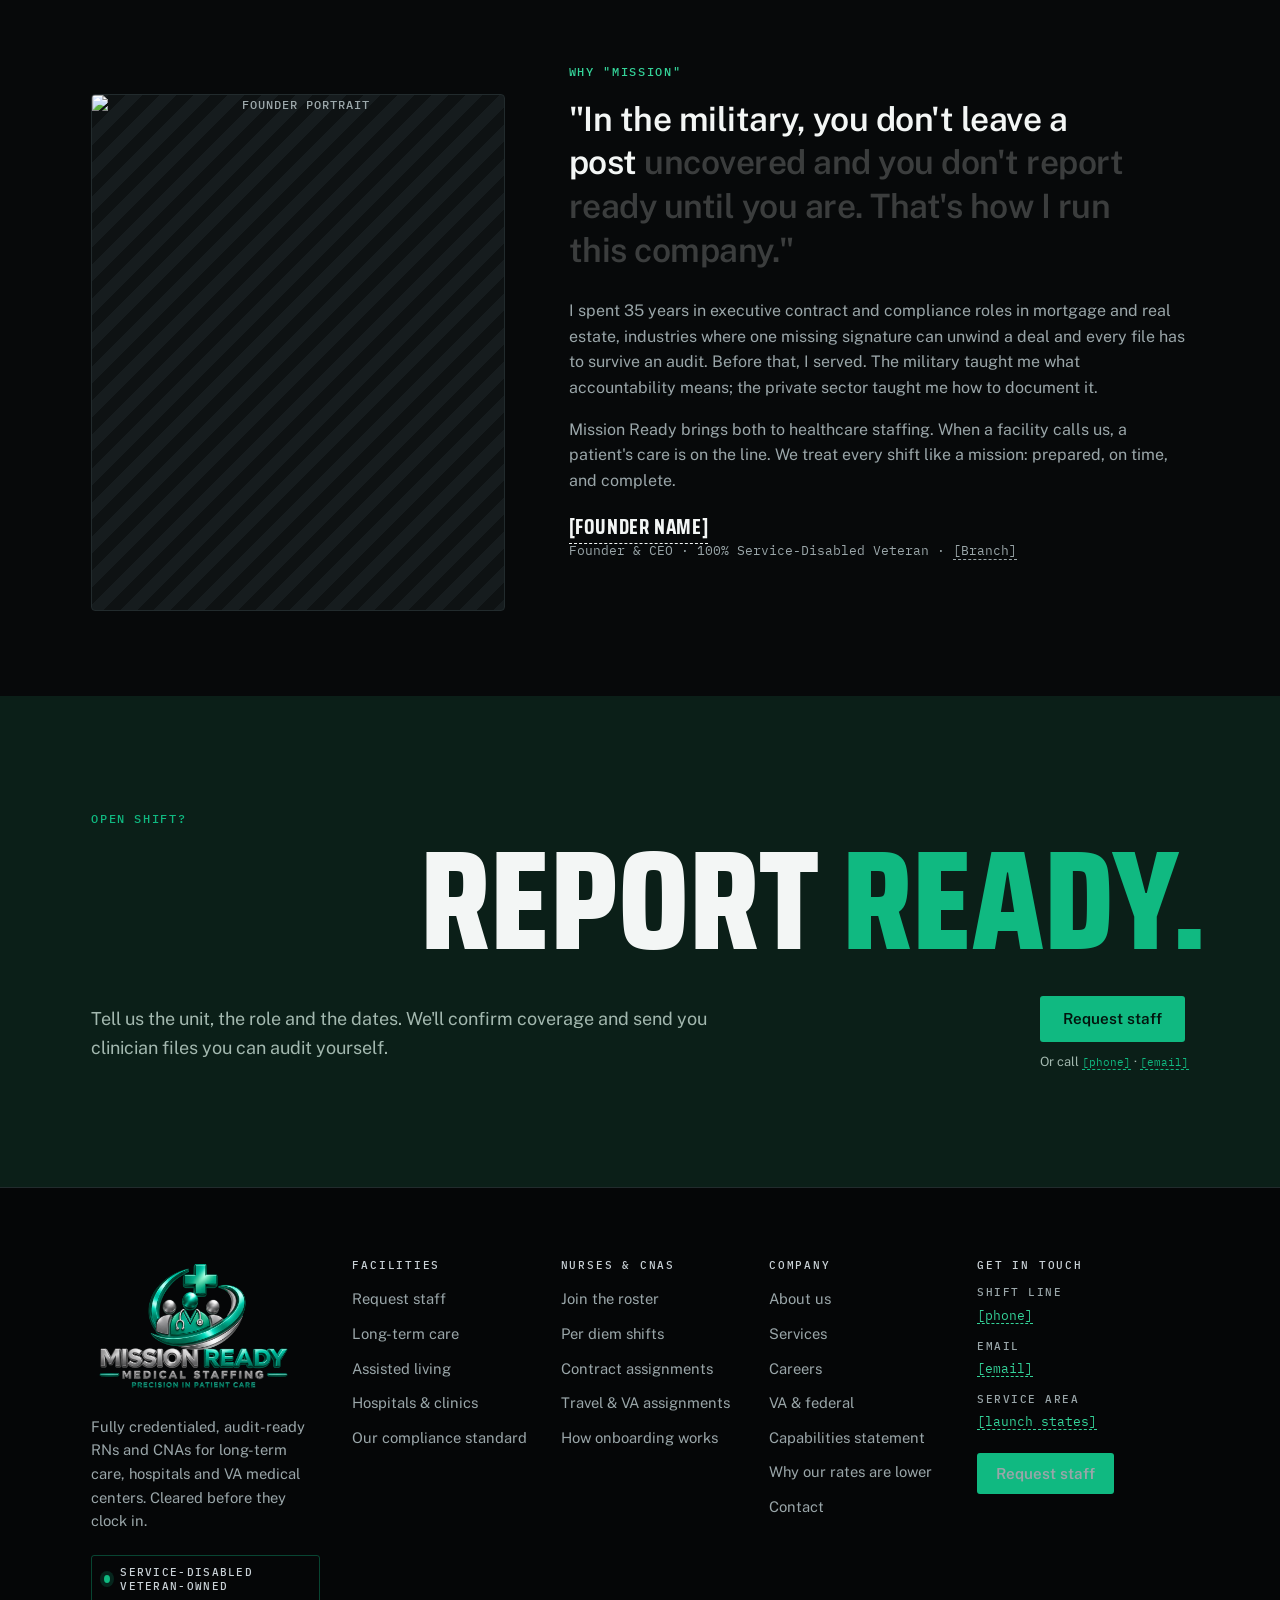
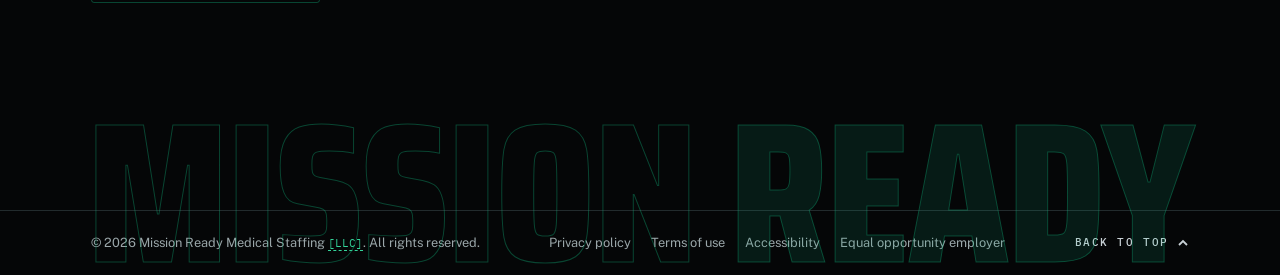
==== commit 2a381e80: "bing" ====
--- a/index.html
+++ b/index.html
@@ -313,16 +313,13 @@
 <footer class="site-footer" data-scene="enter">
   <div class="wrap ft-top">
     <div class="ft-brand">
-      <a class="brand" href="index.html" aria-label="Mission Ready Medical Staffing, home">
-        <svg width="38" height="38" viewBox="0 0 38 38" aria-hidden="true">
-          <rect width="38" height="38" rx="4" fill="var(--navy)"/>
-          <path d="M9 22 L19 15 L29 22" fill="none" stroke="var(--on-navy)" stroke-width="3.2"/>
-          <path d="M9 29 L19 22 L29 29" fill="none" stroke="var(--on-navy)" stroke-width="3.2" opacity=".55"/>
-          <rect x="17.4" y="5" width="3.2" height="8" fill="var(--brass-bright)"/>
-          <rect x="15" y="7.4" width="8" height="3.2" fill="var(--brass-bright)"/>
-        </svg>
-        <span><b style="color:var(--ink)">Mission Ready</b><small>Medical Staffing</small></span>
-      </a>
+  <a class="brand" href="index.html" aria-label="Mission Ready Medical Staffing, home">
+  <img
+    src="/img/logo.png"
+    alt="Mission Ready Medical Staffing"
+    style="width: 205px; object-fit: contain; display: block; max-width: 100%; flex-shrink: 0;"
+  />
+</a>
       <p>Fully credentialed, audit-ready RNs and CNAs for long-term care, hospitals and VA medical centers. Cleared before they clock in.</p>
       <span class="ft-badge"><i></i>Service-disabled veteran-owned</span>
     </div>
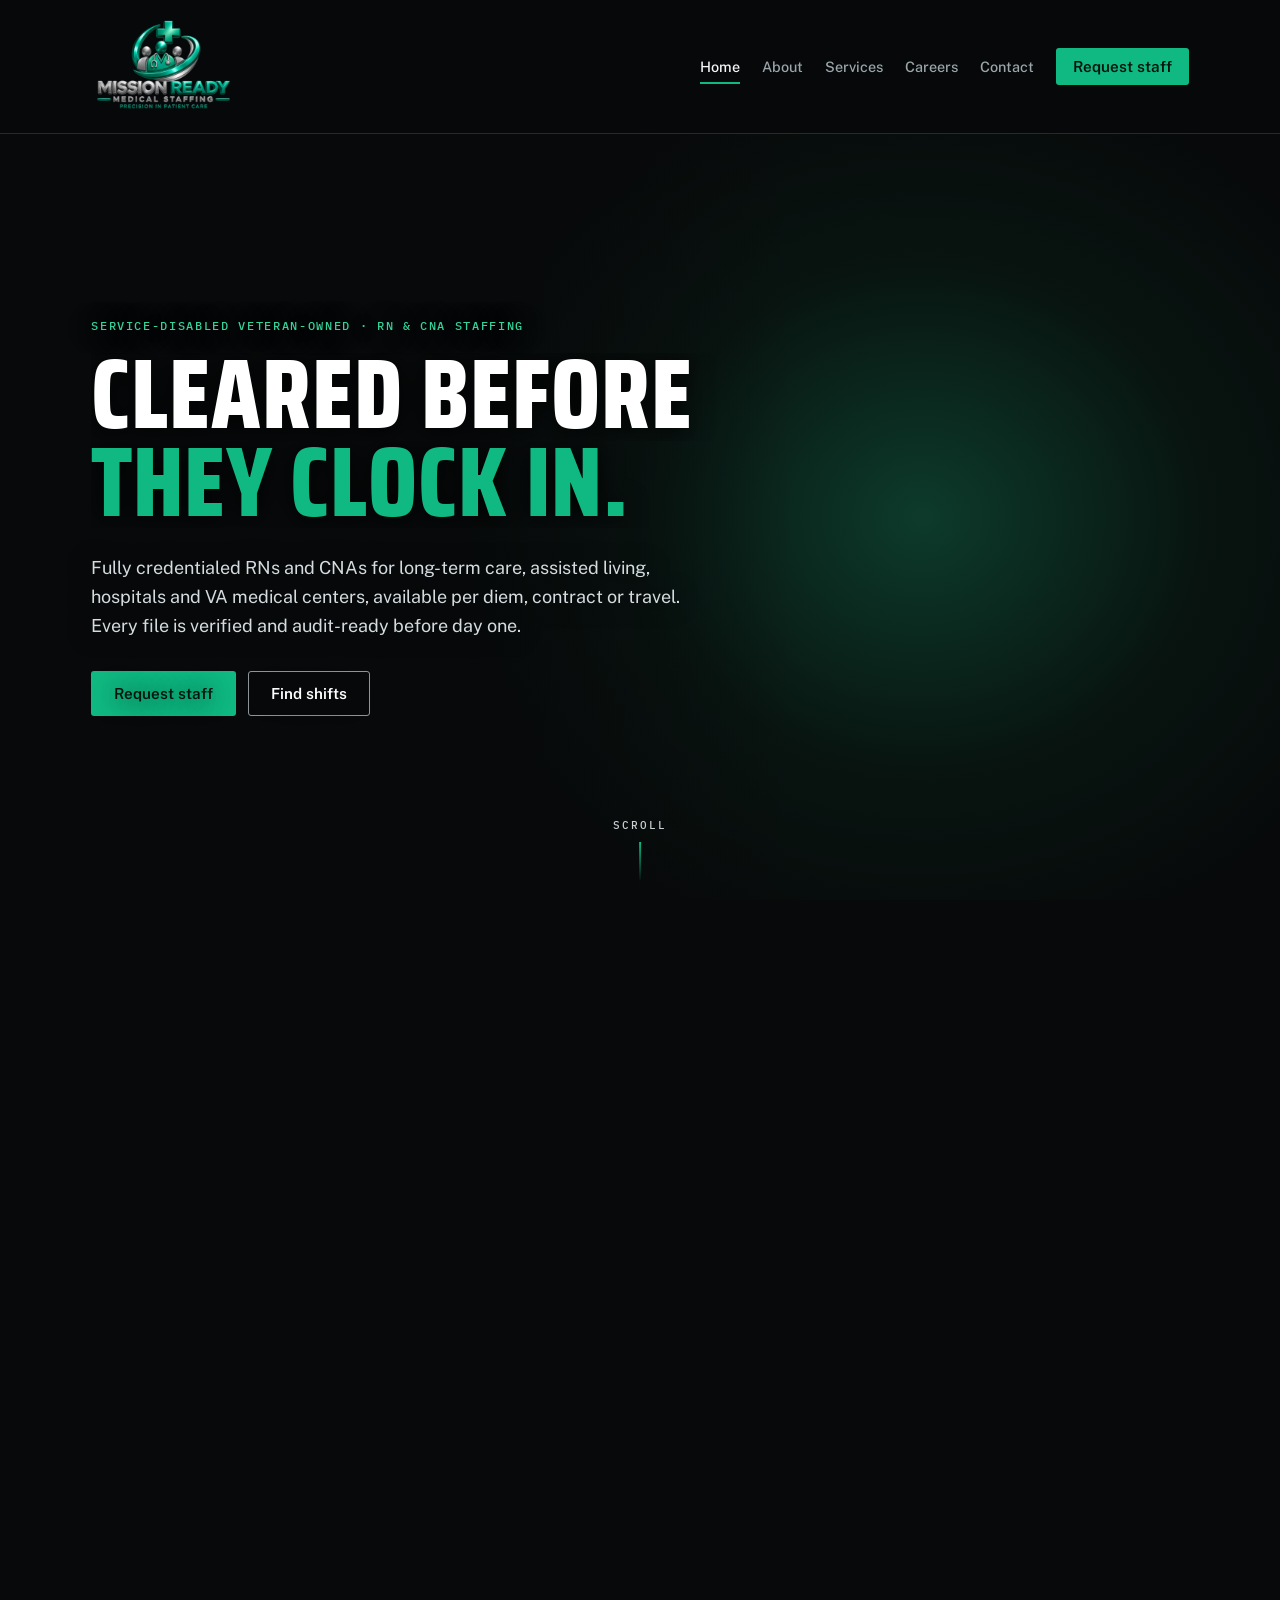
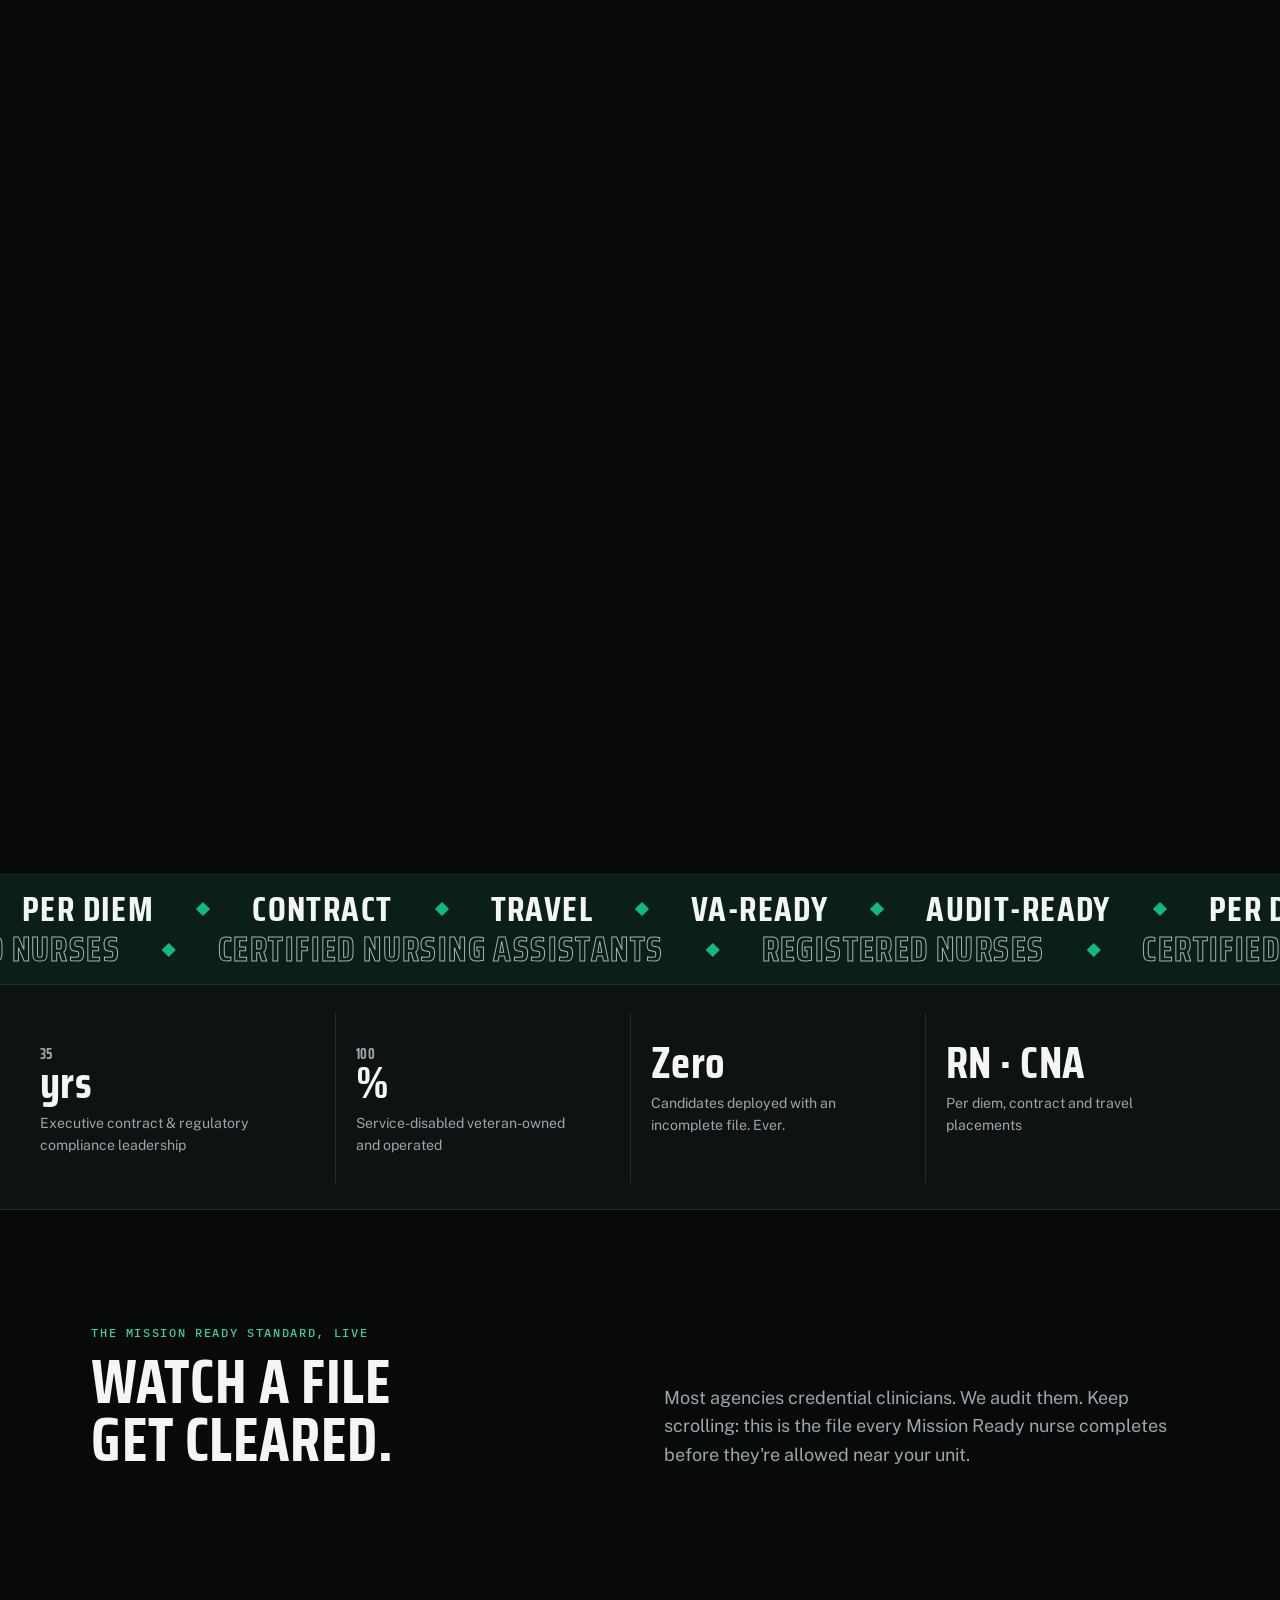
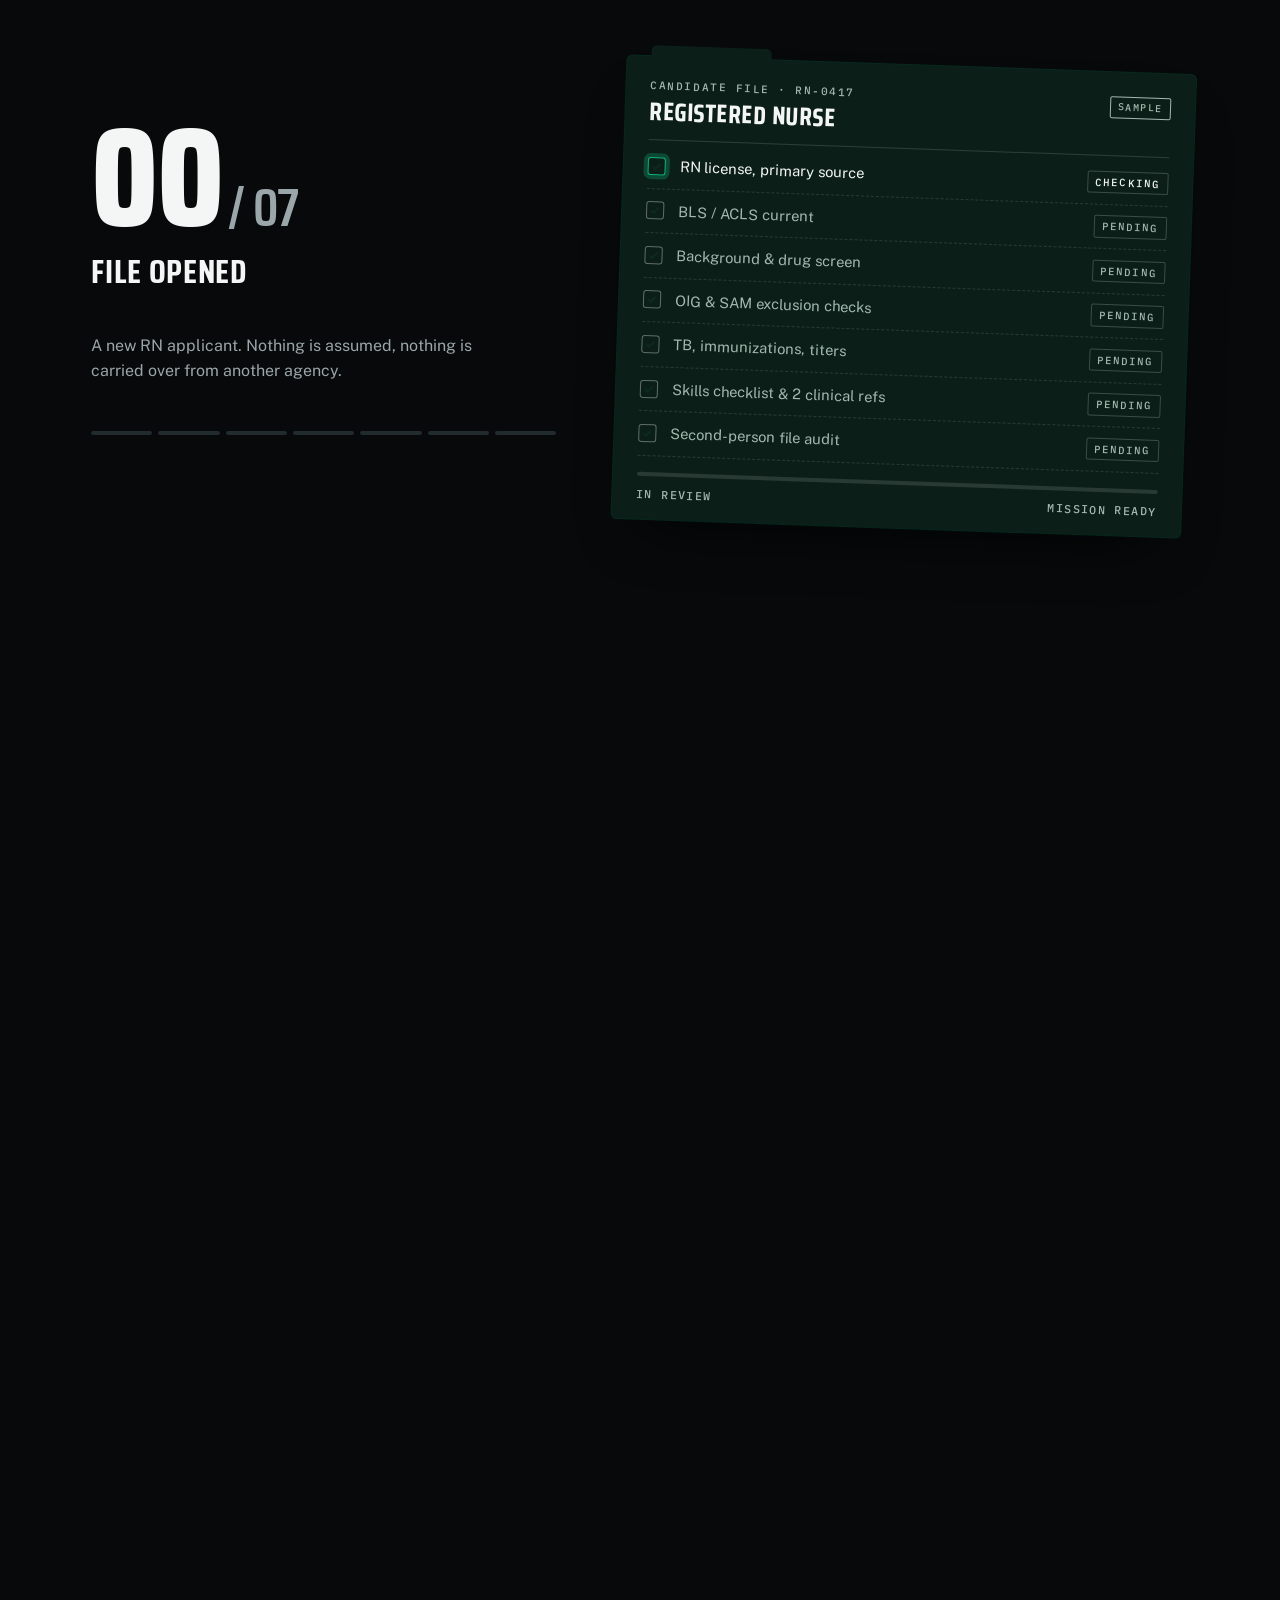
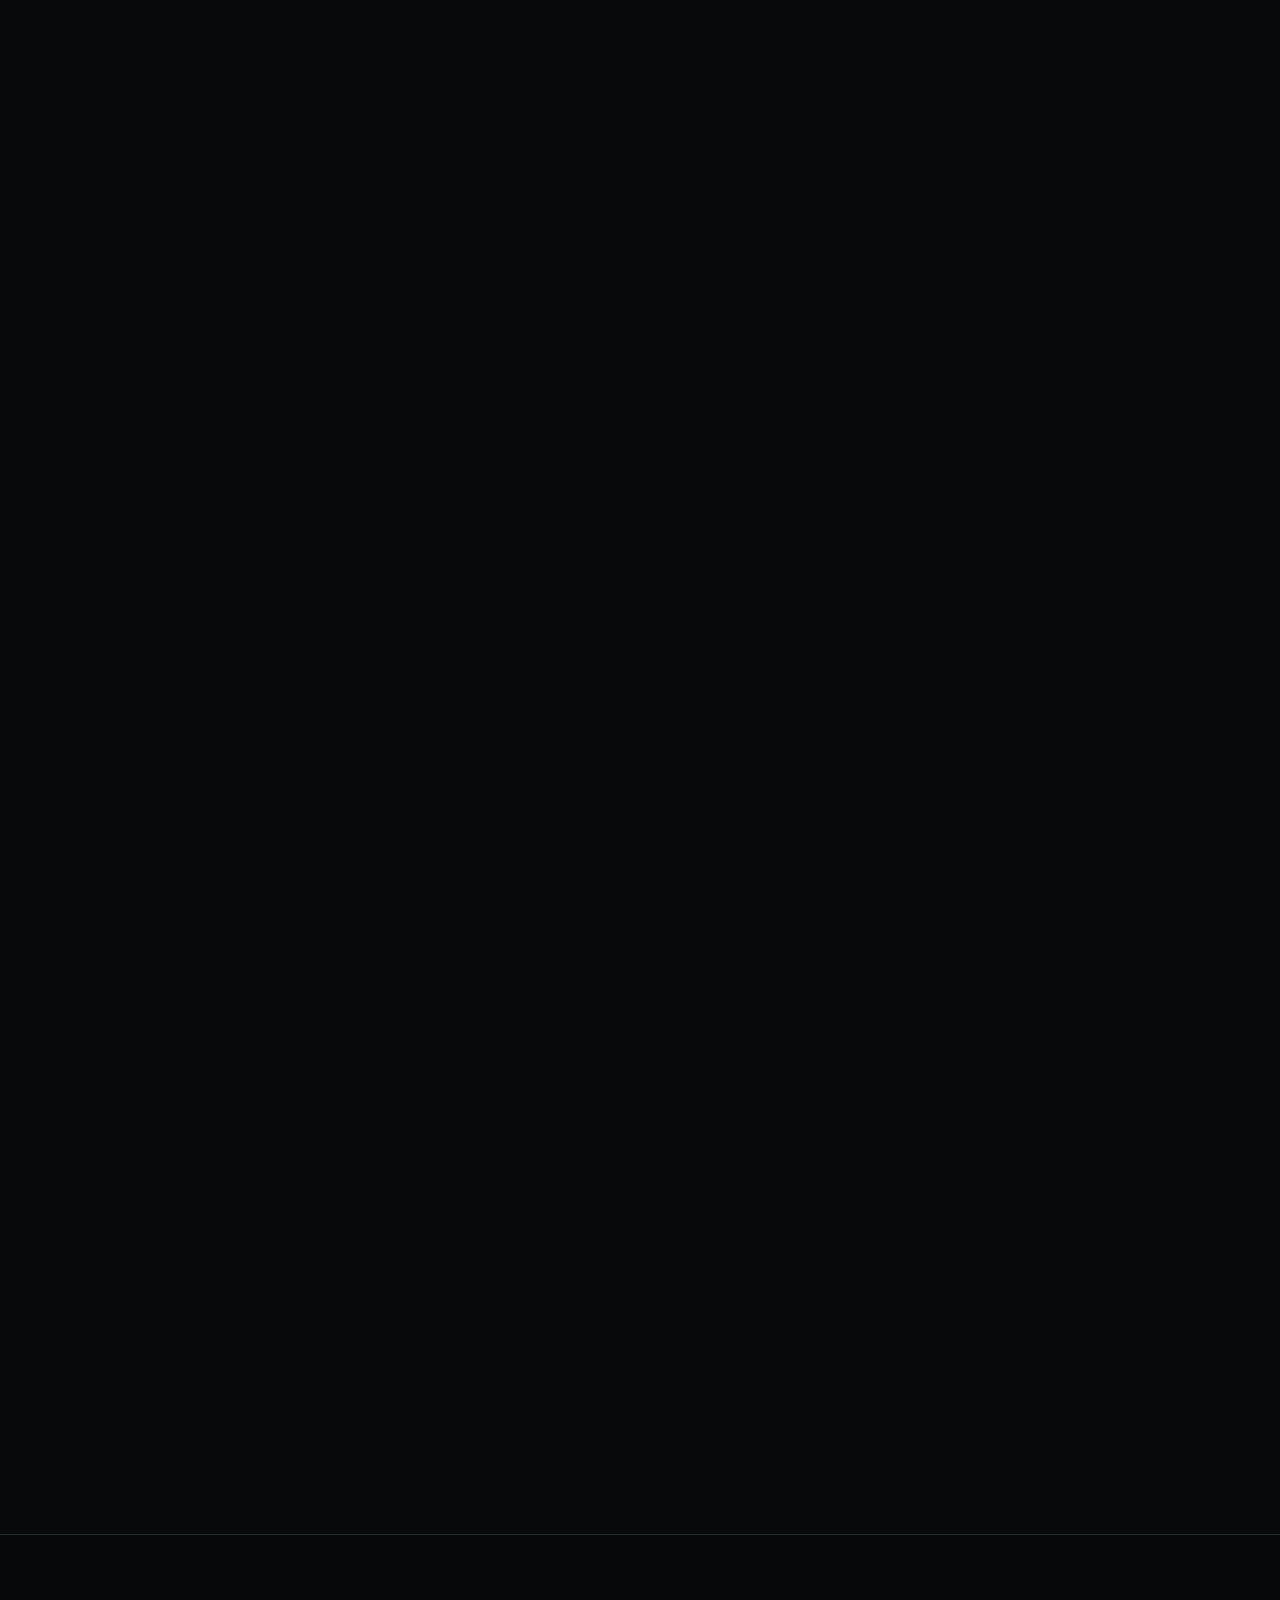
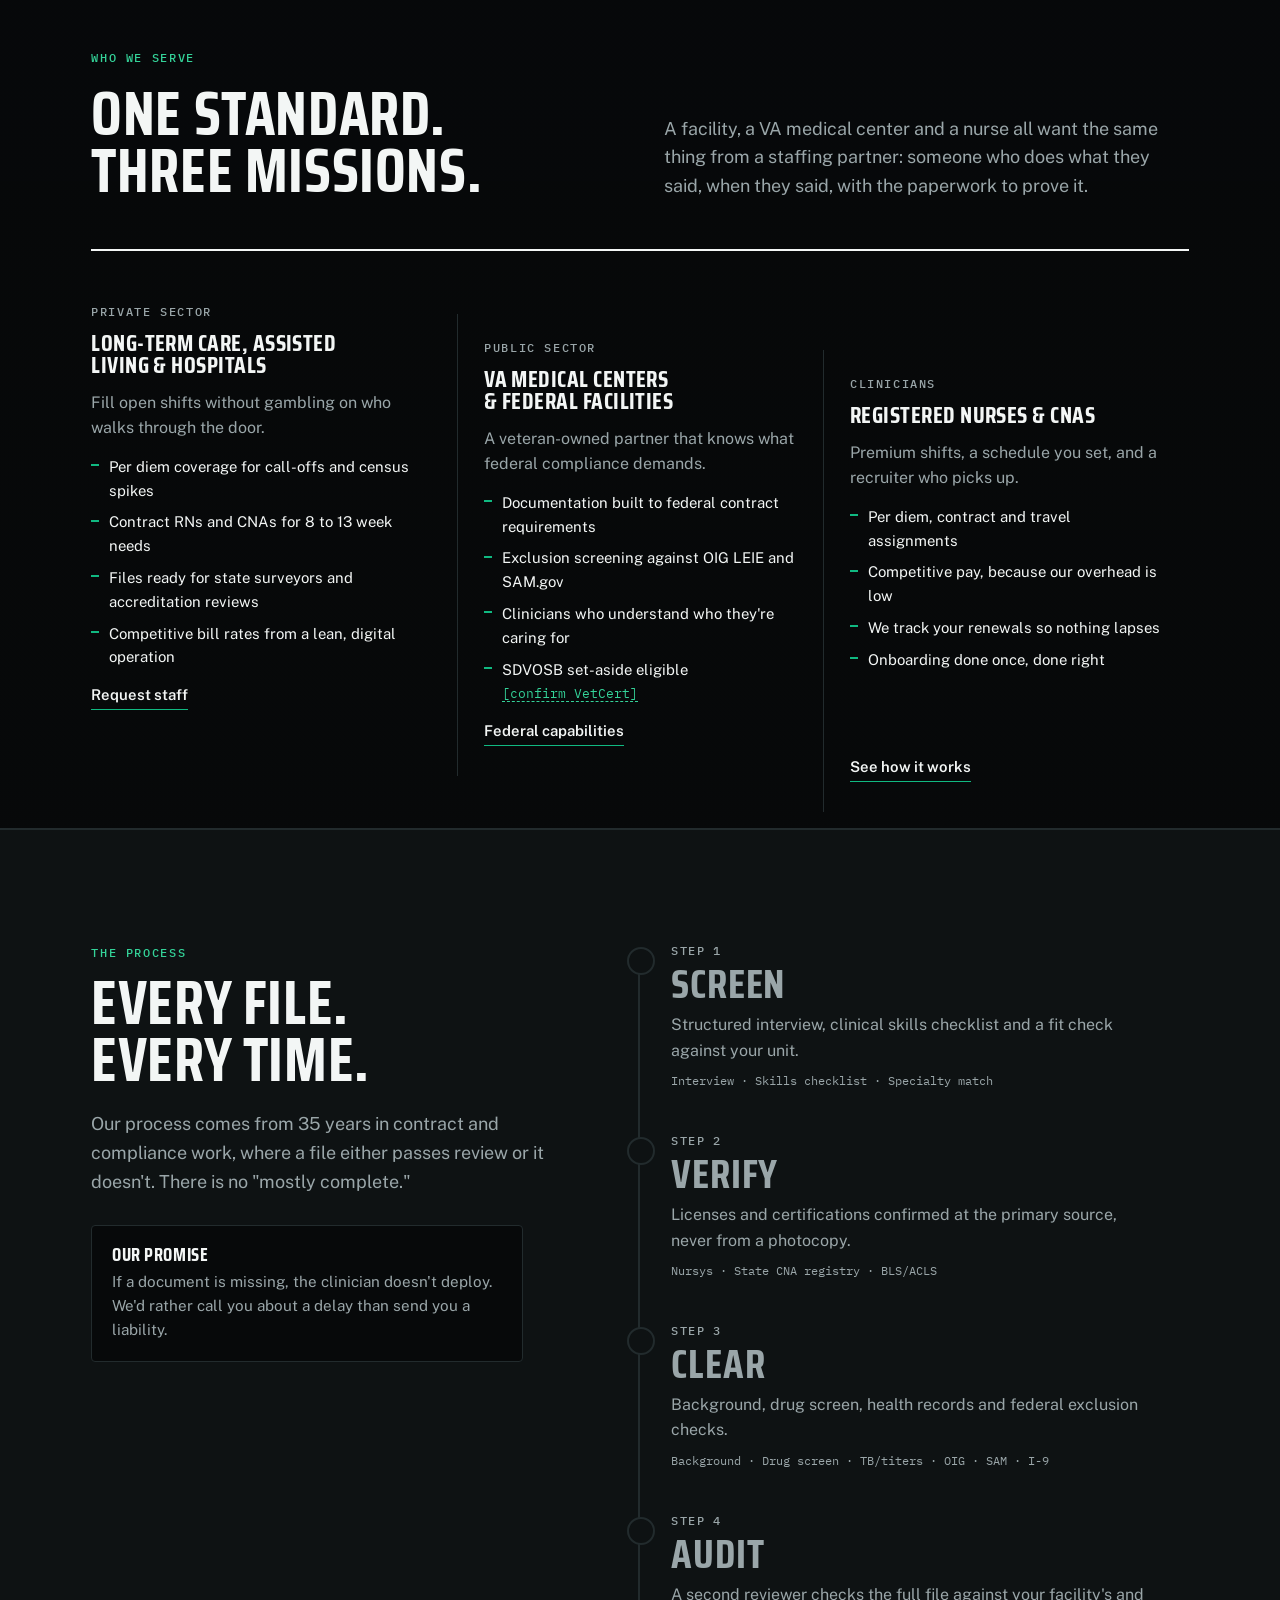
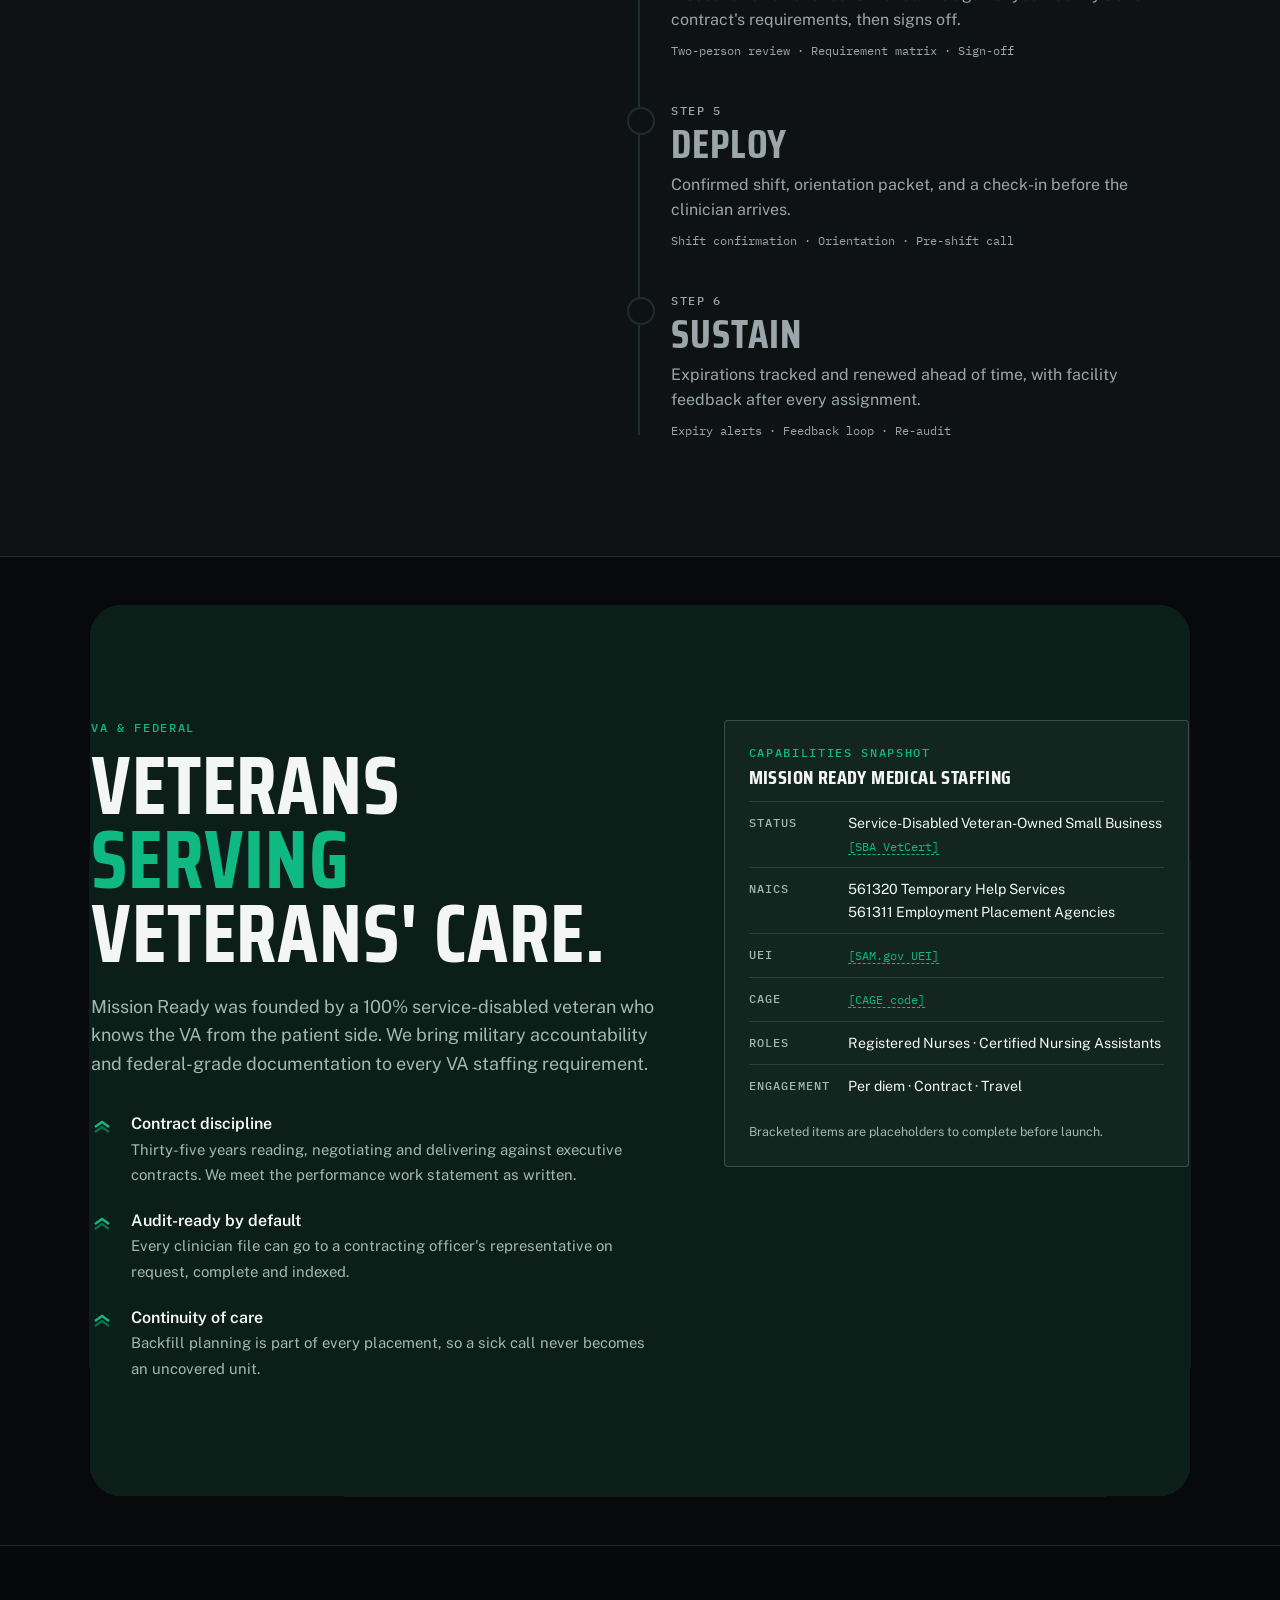
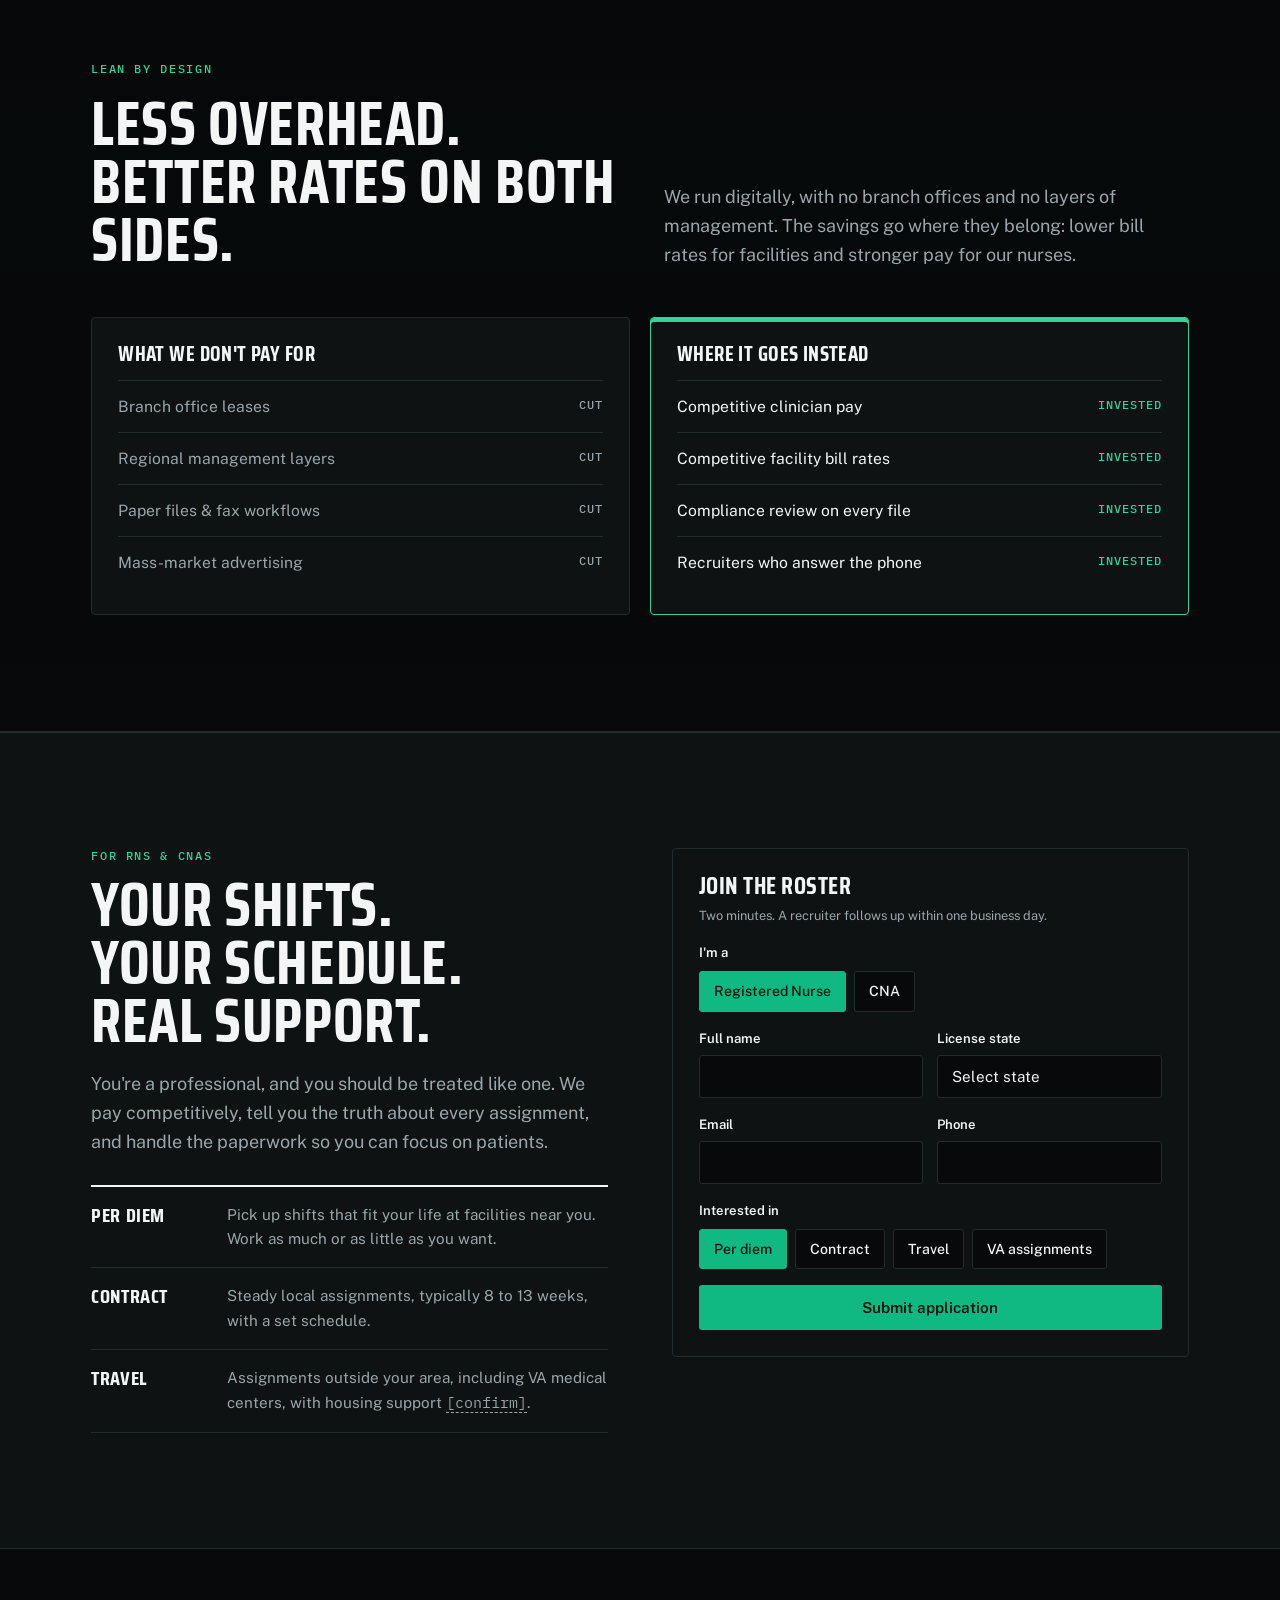
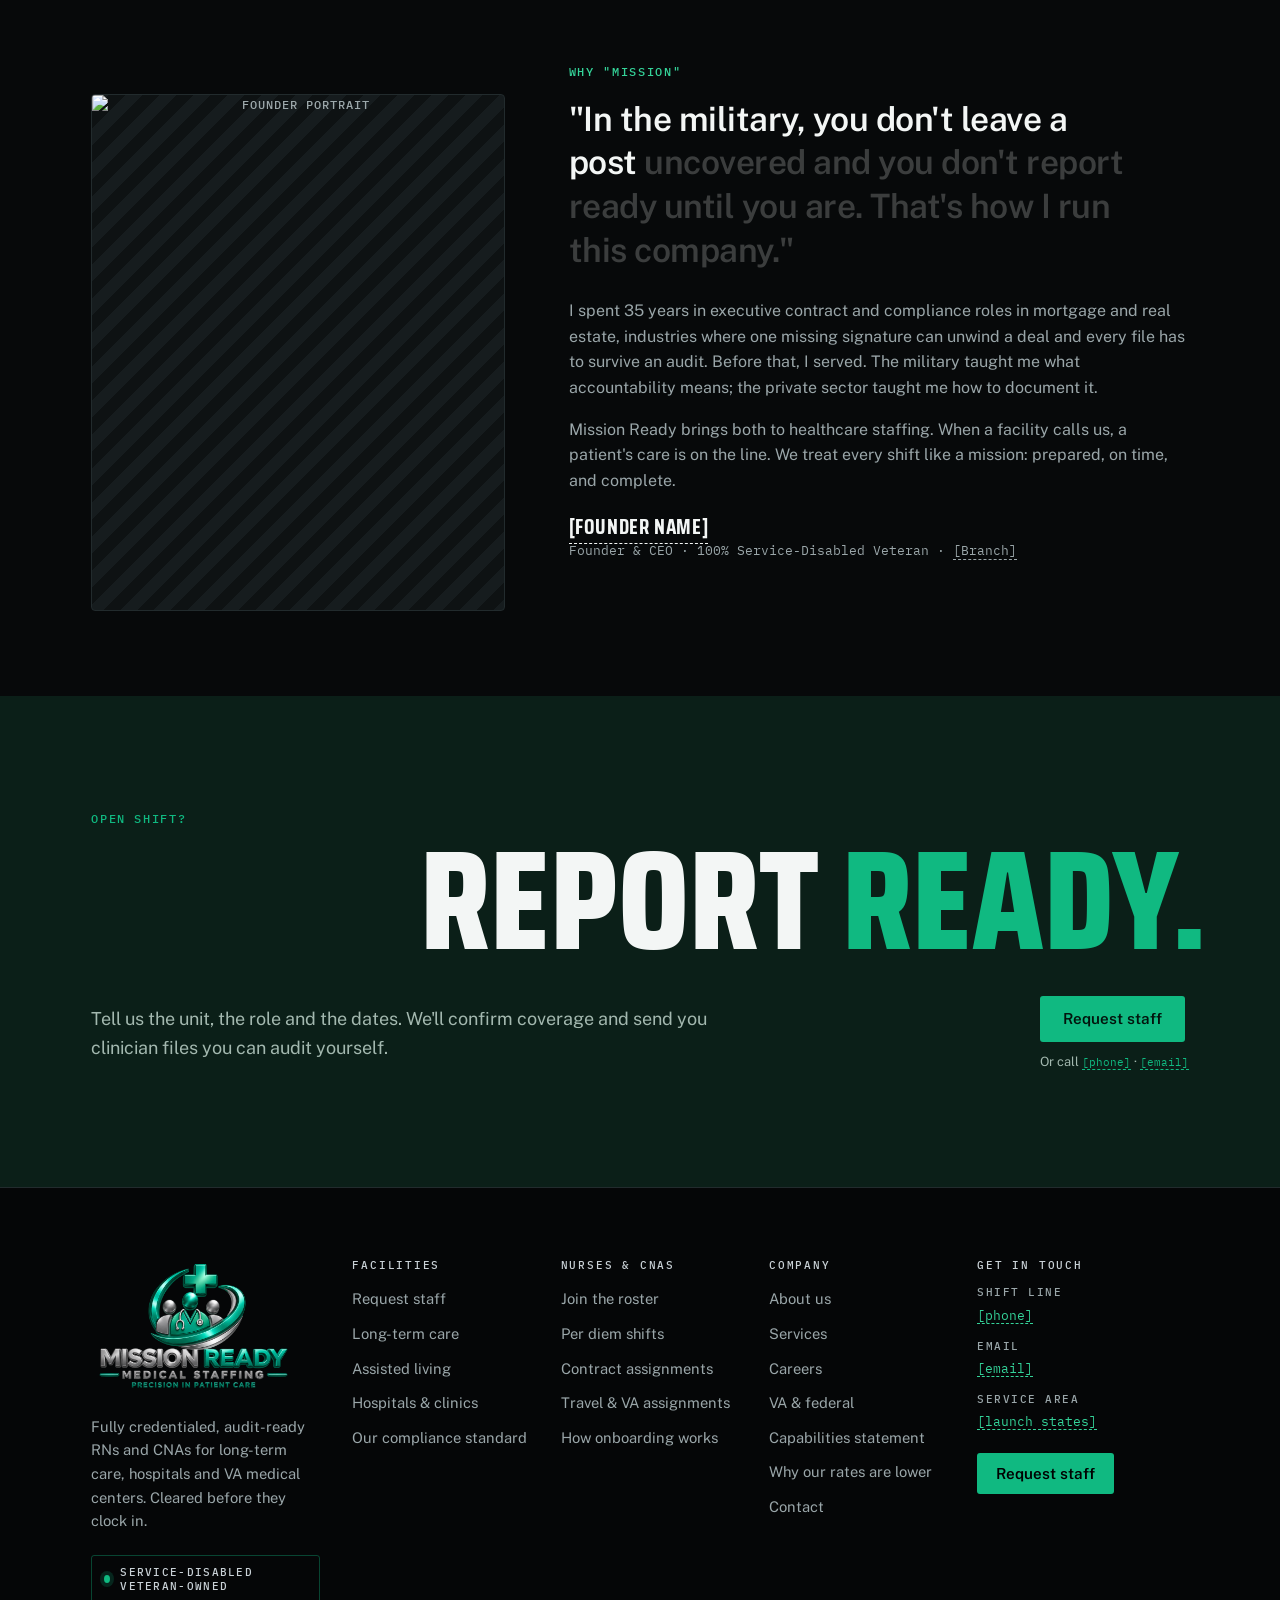
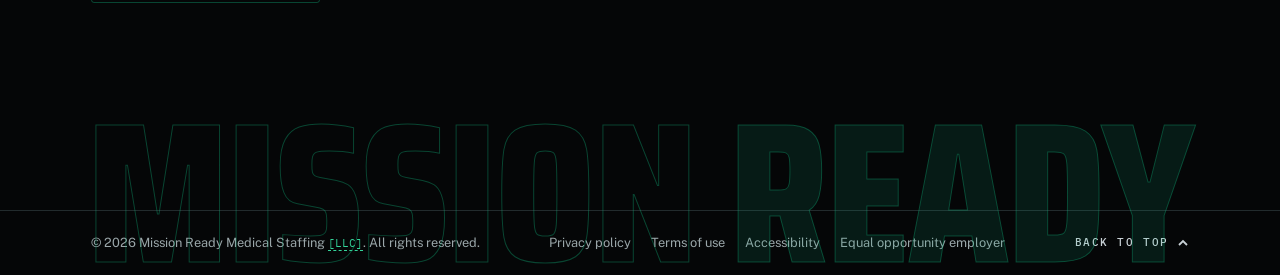
==== commit 49af0cdc: "ex" ====
--- a/index.html
+++ b/index.html
@@ -19,7 +19,7 @@
   <div class="wrap">
 <a class="brand" href="index.html" aria-label="Mission Ready Medical Staffing, home">
   <img
-    src="/img/logo.png"
+    src="./img/logo.png"
     alt="Mission Ready Medical Staffing"
     style="width: 145px; height: 145px; object-fit: contain; display: block; max-width: 100%; flex-shrink: 0;"
   />
@@ -235,7 +235,7 @@
 </section>
 
 <!-- CLINICIANS -->
-<section class="block standard" id="clinicians">
+<section class="block standard " id="clinicians">
   <div class="wrap clin">
     <div>
       <p class="eyebrow">For RNs &amp; CNAs</p>
@@ -315,7 +315,7 @@
     <div class="ft-brand">
   <a class="brand" href="index.html" aria-label="Mission Ready Medical Staffing, home">
   <img
-    src="/img/logo.png"
+    src="./img/logo.png"
     alt="Mission Ready Medical Staffing"
     style="width: 205px; object-fit: contain; display: block; max-width: 100%; flex-shrink: 0;"
   />
@@ -366,7 +366,7 @@
         <div><dt>Email</dt><dd><span class="ph">[email]</span></dd></div>
         <div><dt>Service area</dt><dd><span class="ph">[launch states]</span></dd></div>
       </dl>
-      <a class="btn btn-primary" href="contact.html#request-staff">Request staff</a>
+      <a class="btn btn-primary" href="contact.html#request-staff" style="color: black;">Request staff</a>
     </div>
   </div>
 
--- a/style.css
+++ b/style.css
@@ -15,6 +15,36 @@
   --scroll:0;
   color-scheme:dark;
 }
+
+
+.card-special {
+    min-height: 350px;
+    padding: 30px;
+    row-gap: 20px ;
+    display: flex;
+    flex-direction: column;
+
+    justify-content: center; /* Vertical center */
+    align-items: center;     /* Horizontal center */
+
+    text-align: center;
+
+    background-image:
+        linear-gradient(
+            rgba(0, 0, 0, 0.55),
+            rgba(0, 0, 0, 0.55)
+        ),
+        url('./img/about.jpg');
+
+    background-size: cover;
+    background-position: center;
+    background-repeat: no-repeat;
+
+    border-radius: 12px;
+    color: #fff;
+}
+
+
 
 .brand-logo {
   width: 38px;
